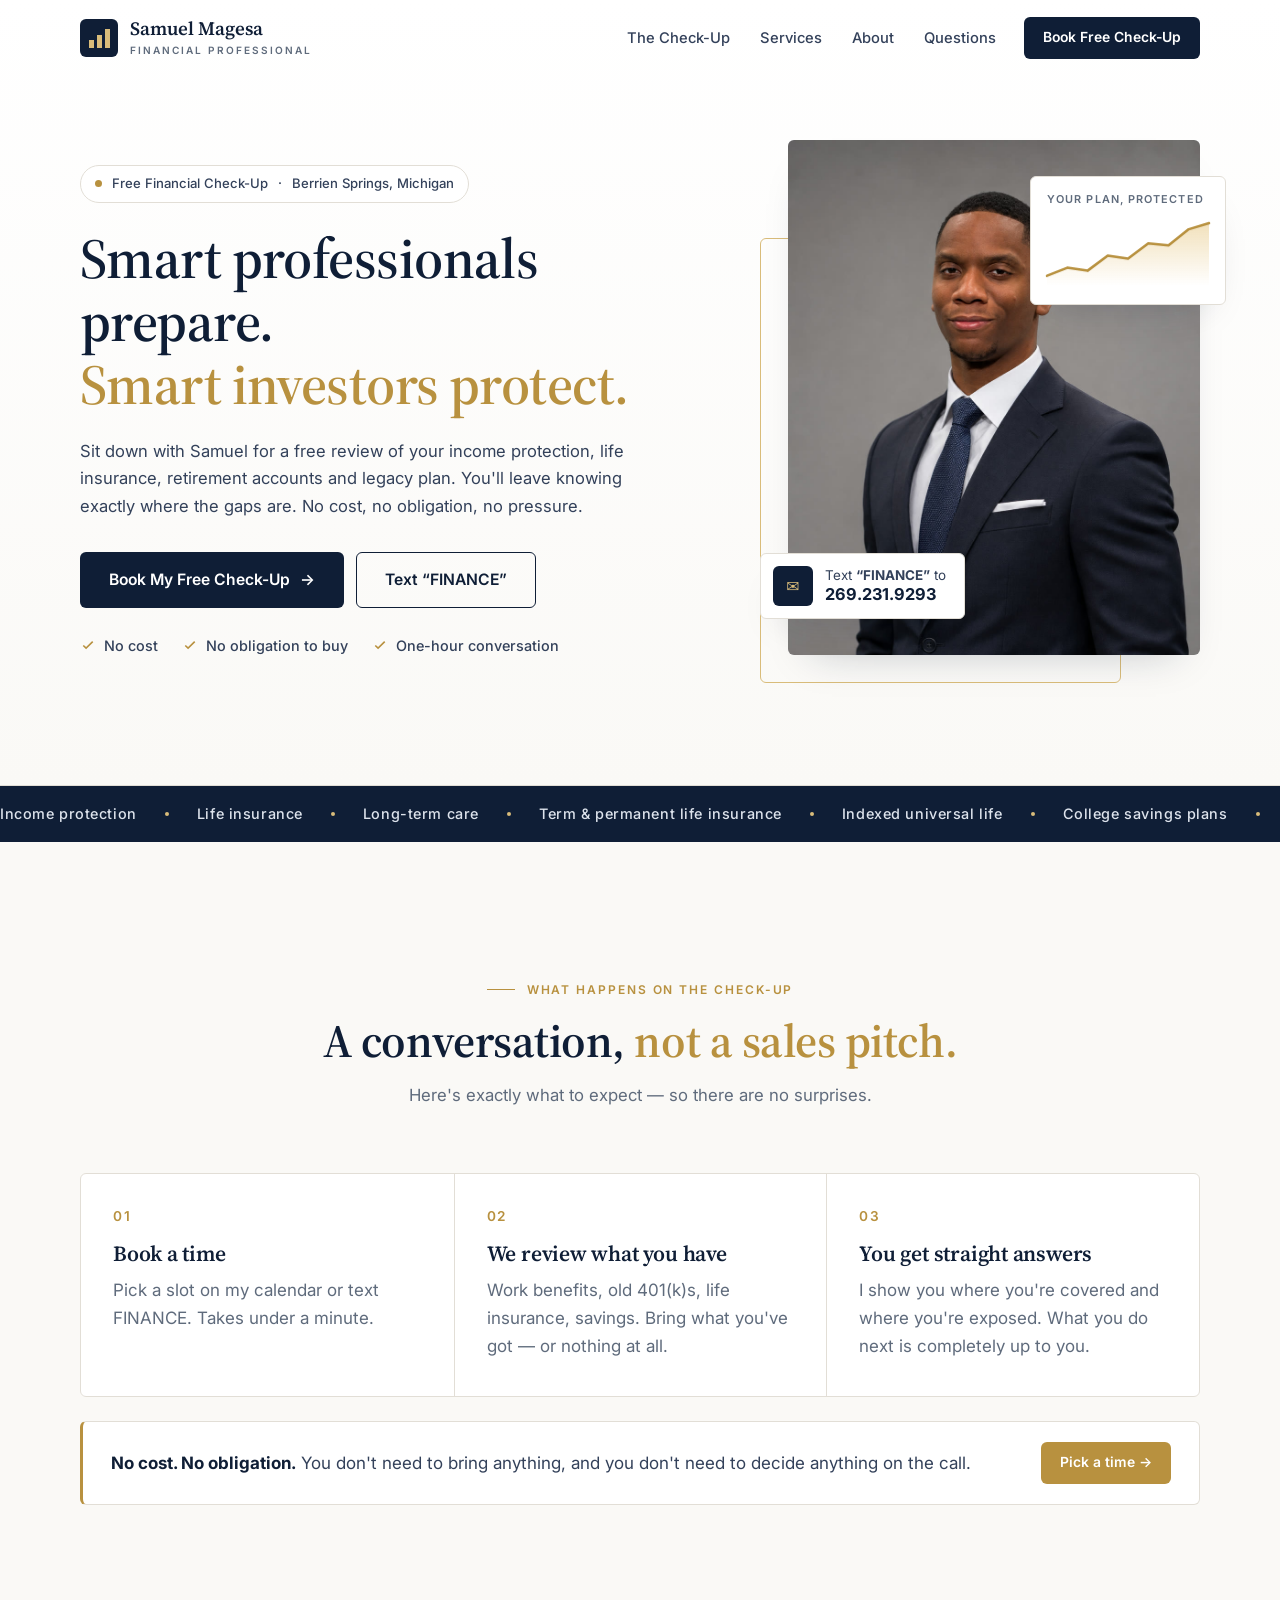
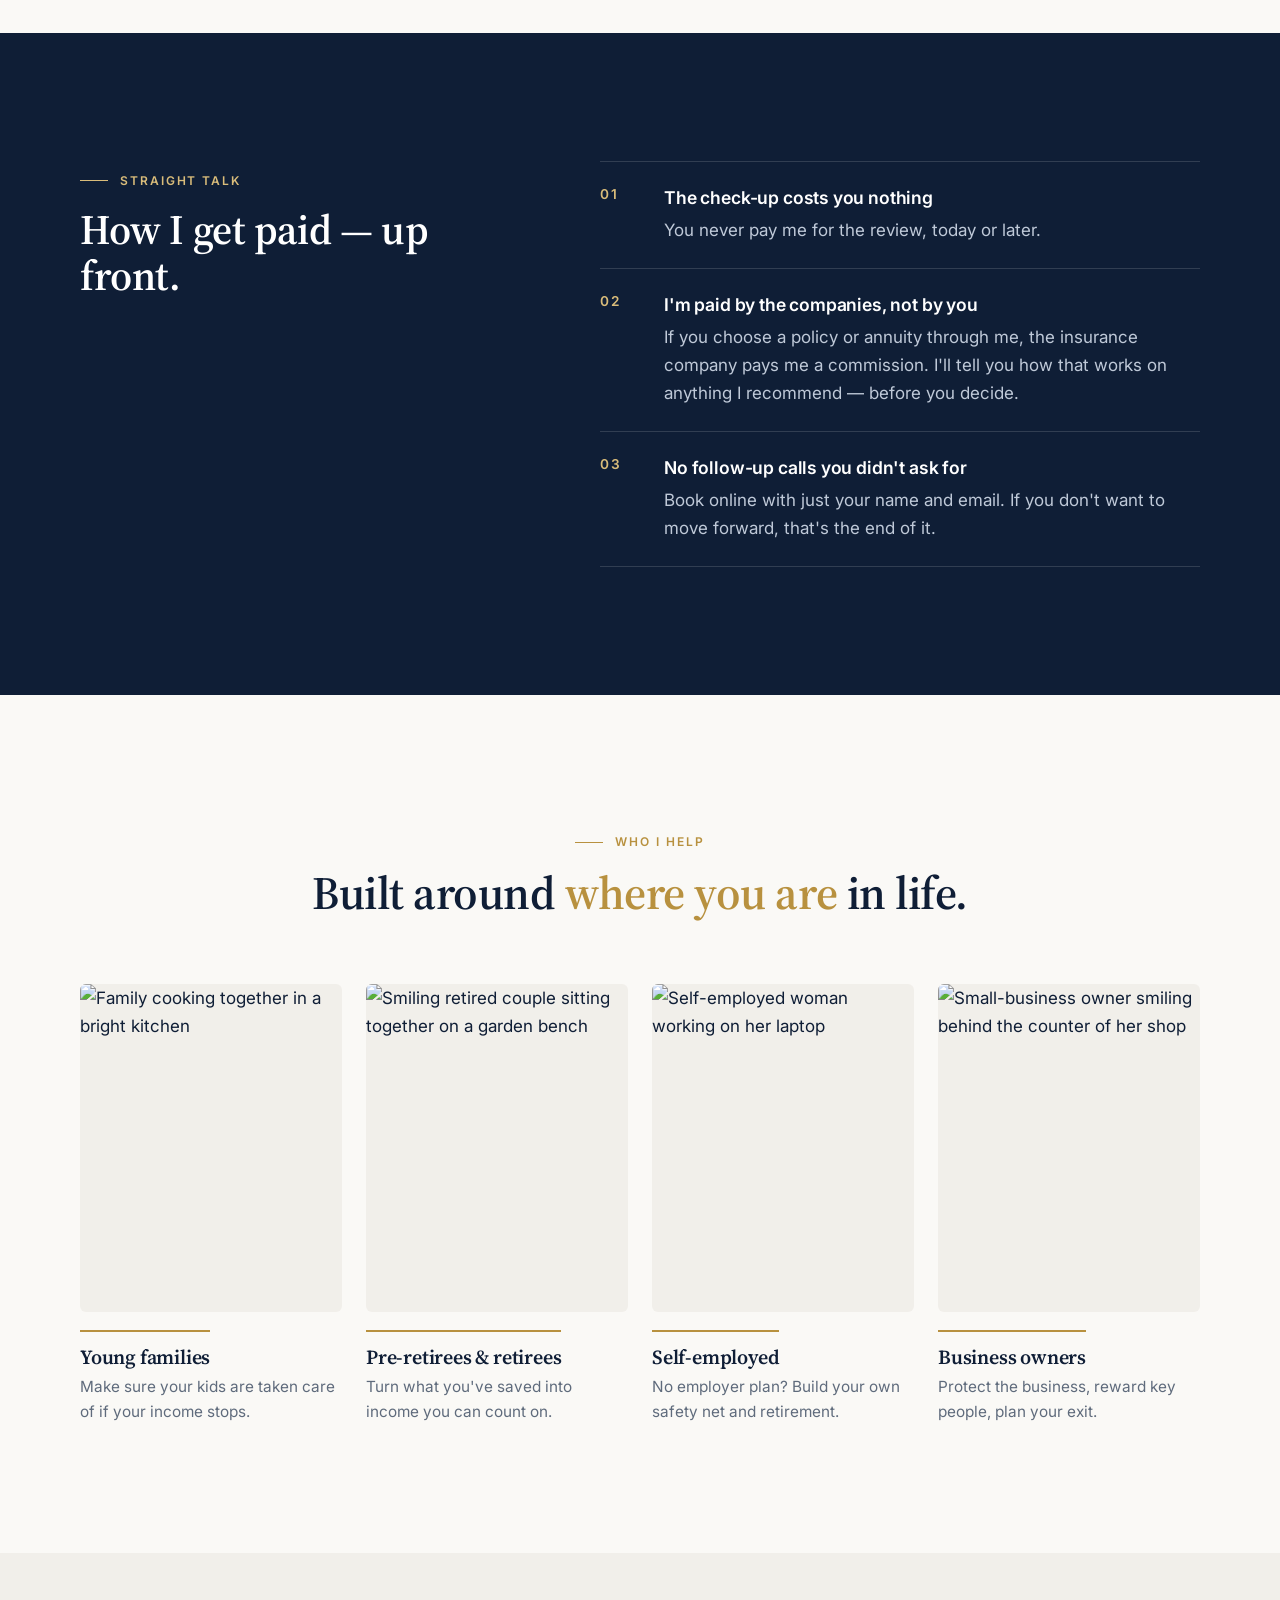
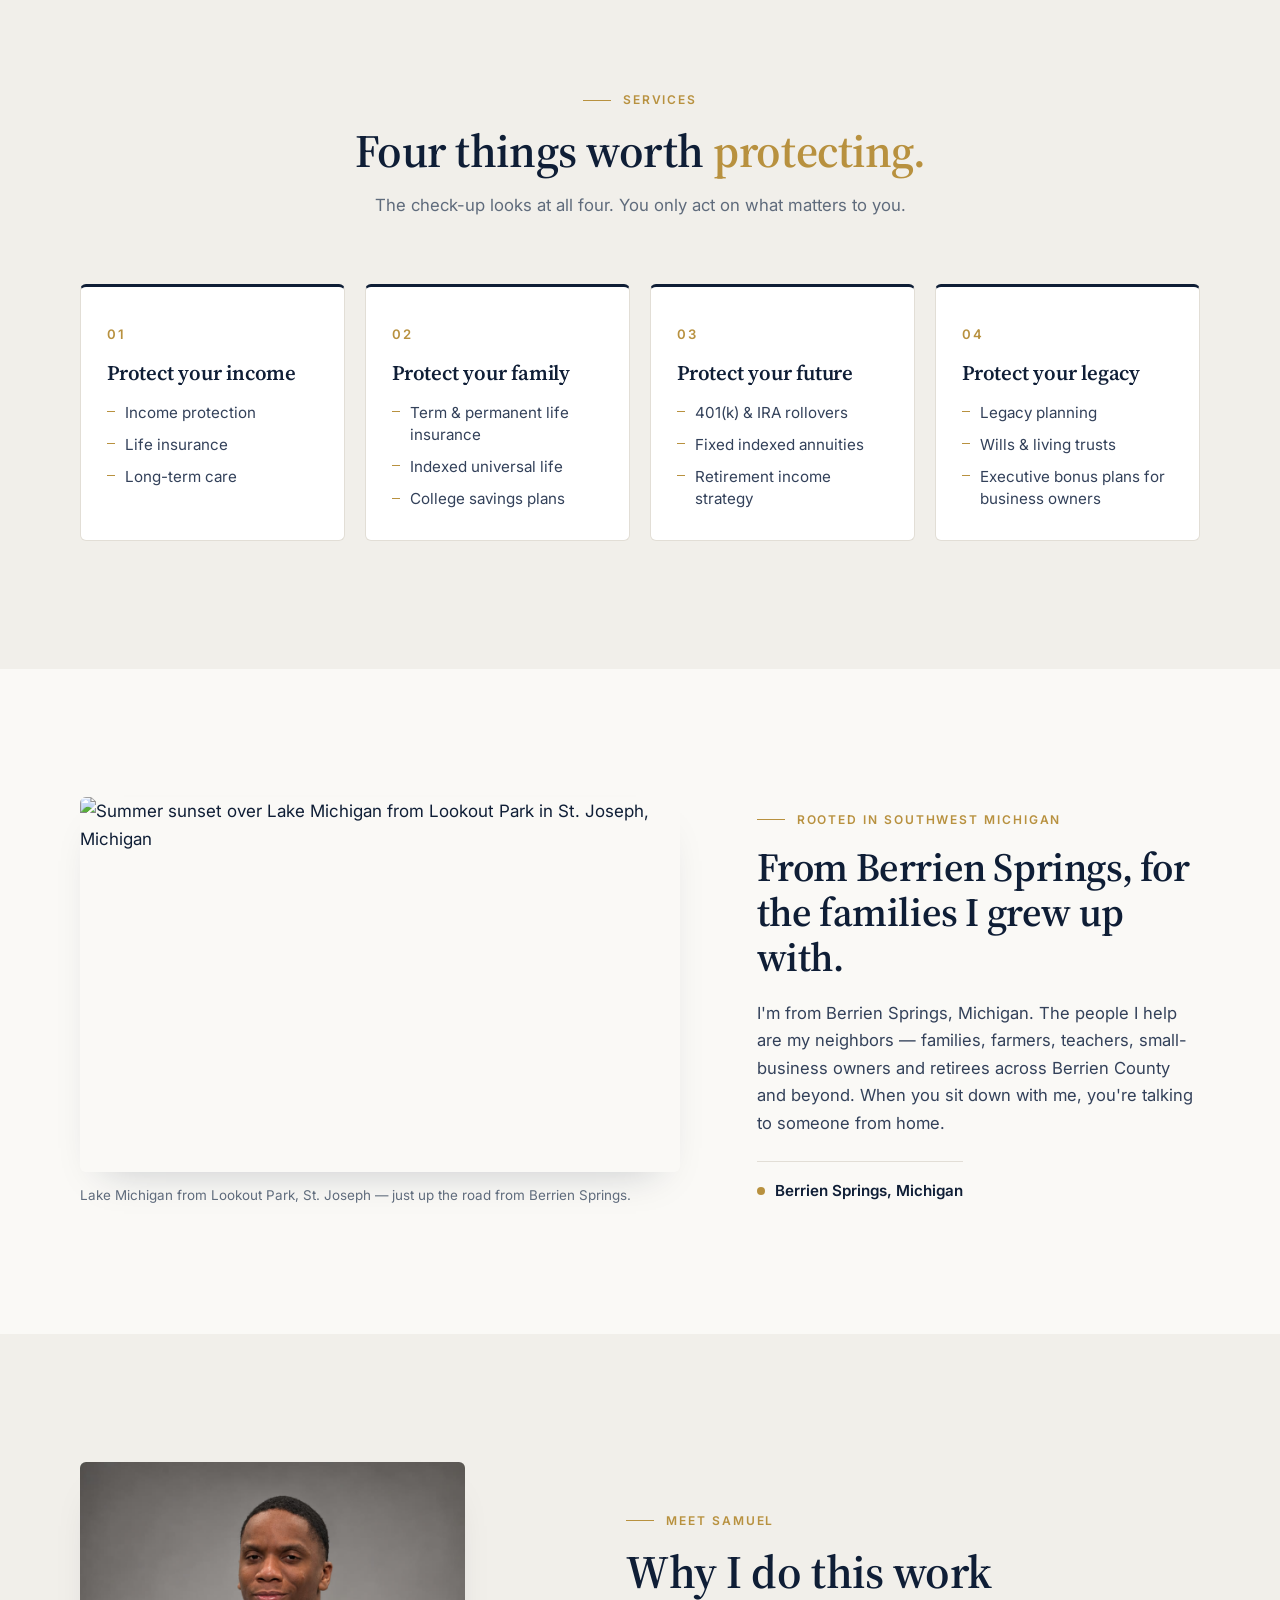
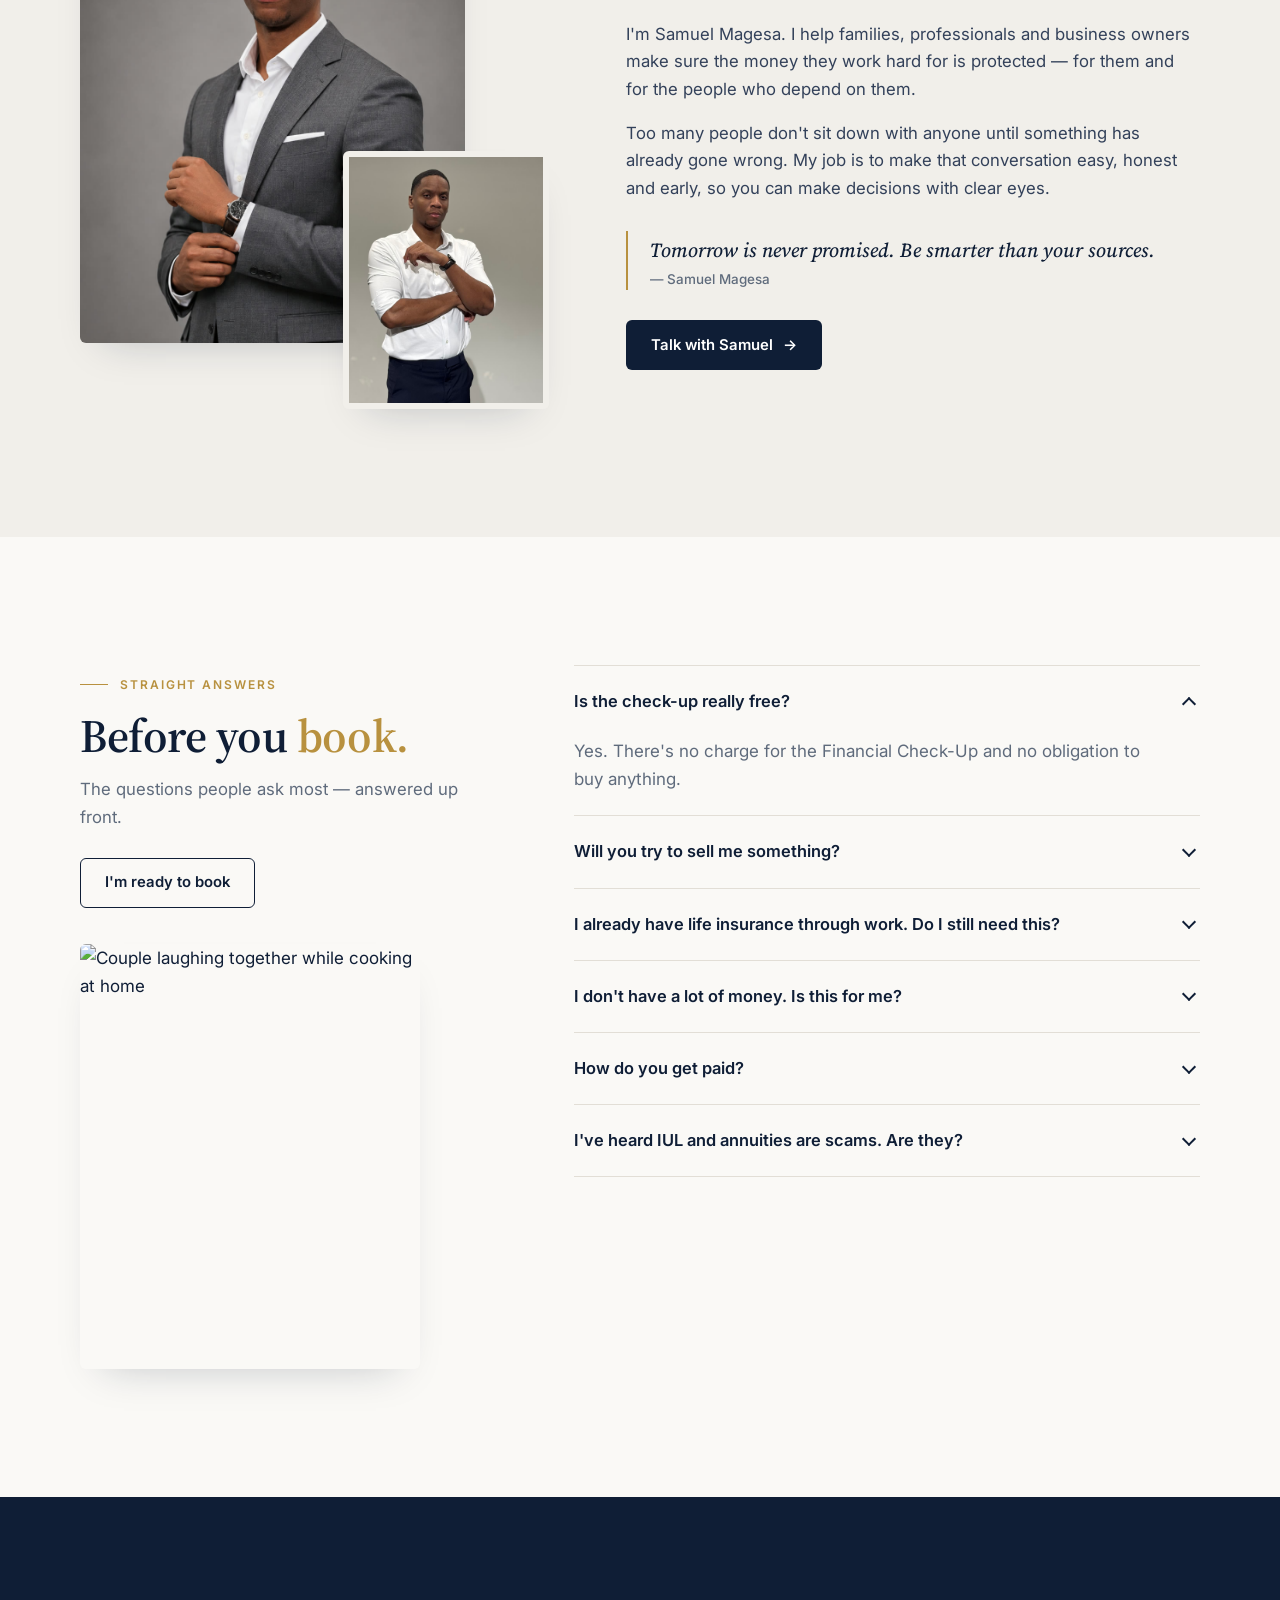
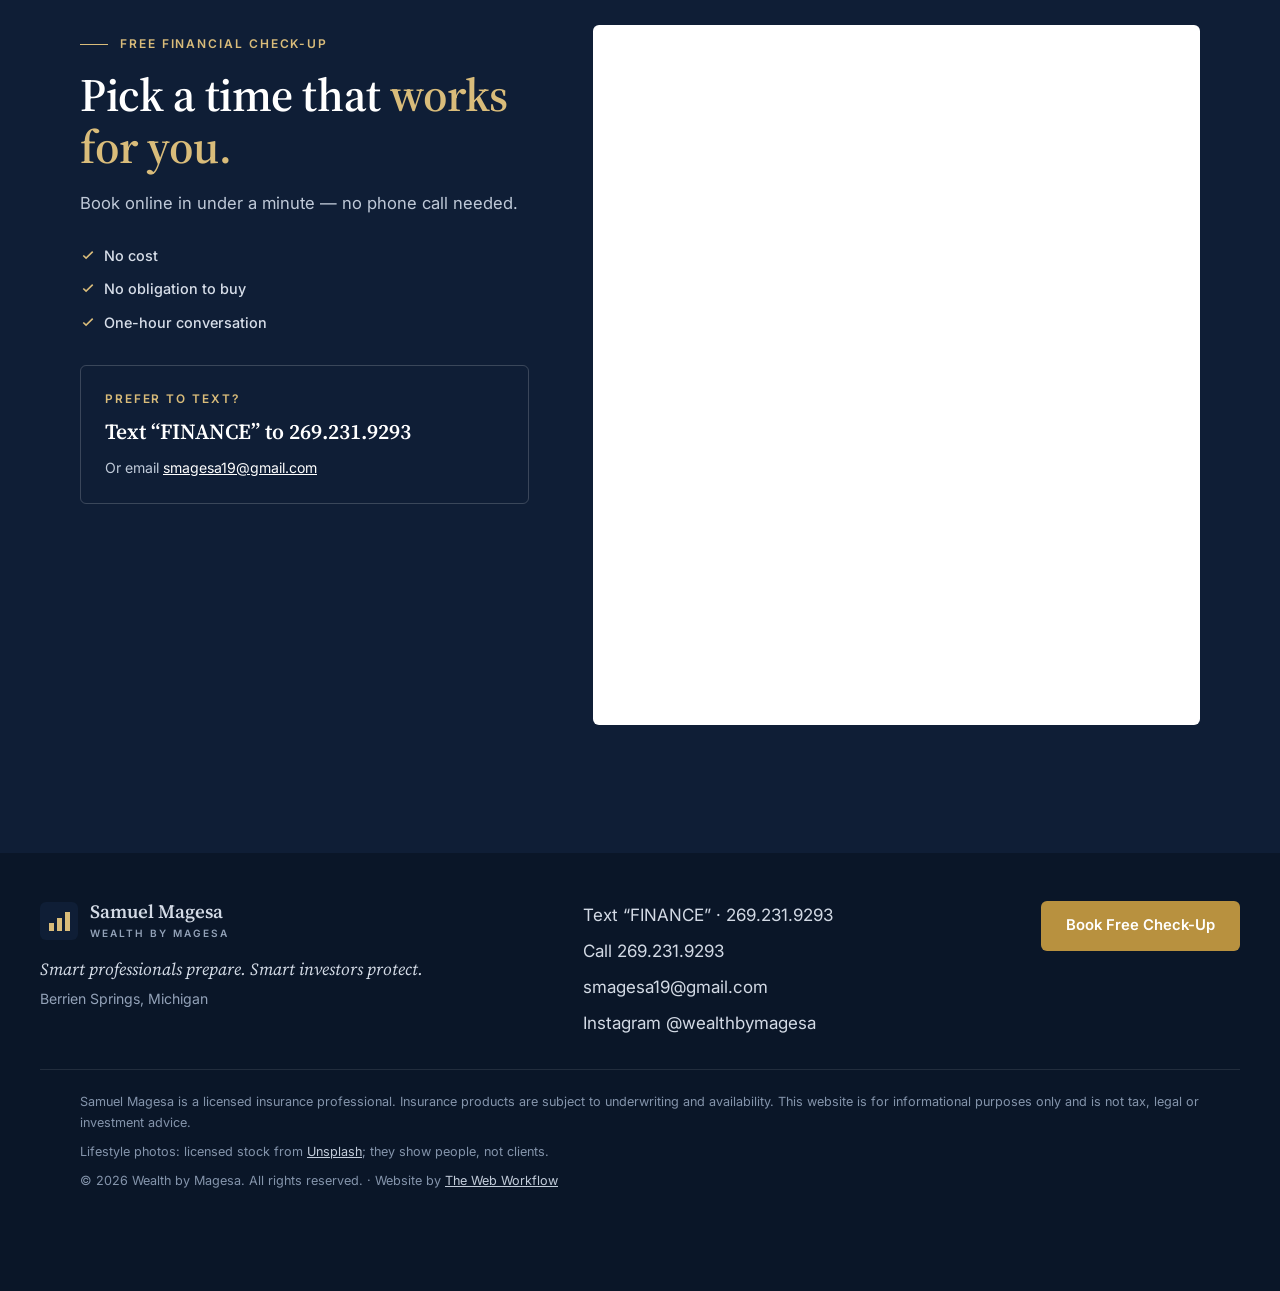
==== index.html @ 38ae23a8 "Corporate redesign: remove decorative shapes, square up layout, new type Co-Authored-By: Claude Opus" ====
<!doctype html>
<html lang="en">
<head>
  <meta charset="utf-8">
  <meta name="viewport" content="width=device-width, initial-scale=1">
  <title>Samuel Magesa | Wealth by Magesa — Free Financial Check-Up</title>
  <meta name="description" content="Book a free, no-obligation Financial Check-Up with Samuel Magesa of Berrien Springs, Michigan. Life insurance, retirement income, 401(k) rollovers, college planning and legacy planning for families, retirees, the self-employed and business owners.">
  <meta name="theme-color" content="#FBF8F2">
  <link rel="canonical" href="https://wealthbymagesa.com/">
  <meta property="og:url" content="https://wealthbymagesa.com/">
  <meta property="og:type" content="website">
  <meta property="og:title" content="Wealth by Magesa — Free Financial Check-Up">
  <meta property="og:description" content="Smart professionals prepare. Smart investors protect. Book a free, no-obligation review with Samuel Magesa.">
  <meta property="og:image" content="https://wealthbymagesa.com/assets/img/samuel-navy.jpg">
  <link rel="icon" href="data:image/svg+xml,%3Csvg xmlns='http://www.w3.org/2000/svg' viewBox='0 0 64 64'%3E%3Ccircle cx='32' cy='32' r='32' fill='%2312233F'/%3E%3Cg fill='%23D9A93F'%3E%3Crect x='16' y='36' width='8' height='14'/%3E%3Crect x='28' y='28' width='8' height='22'/%3E%3Crect x='40' y='18' width='8' height='32'/%3E%3C/g%3E%3C/svg%3E">
  <link rel="preconnect" href="https://fonts.googleapis.com">
  <link rel="preconnect" href="https://fonts.gstatic.com" crossorigin>
  <link rel="preconnect" href="https://images.unsplash.com">
  <link href="https://fonts.googleapis.com/css2?family=Source+Serif+4:opsz,wght@8..60,500;8..60,600&family=Inter:wght@400;500;600;700&display=swap" rel="stylesheet">
  <link rel="preload" as="image" href="assets/img/samuel-navy.jpg">
  <link rel="stylesheet" href="assets/styles.css">
  <script>document.documentElement.classList.add("js");</script>
</head>
<body>
  <a class="skip" href="#main">Skip to content</a>

  <header class="nav">
    <div class="wrap nav__in">
      <a class="logo" href="#top" aria-label="Samuel Magesa, Financial Professional — home">
        <span class="logo__mark" aria-hidden="true"><i></i><i></i><i></i></span>
        <span><b data-t="name">Samuel Magesa</b><small data-t="title">Financial Professional</small></span>
      </a>
      <nav class="nav__links" aria-label="Main">
        <a href="#how">The Check-Up</a>
        <a href="#services">Services</a>
        <a href="#story">About</a>
        <a href="#faq">Questions</a>
      </nav>
      <a class="btn btn--navy btn--sm nav__cta" href="#book">Book Free Check-Up</a>
      <button class="nav__toggle" aria-expanded="false" aria-controls="menu" aria-label="Open menu"><span></span><span></span></button>
    </div>
    <div class="menu" id="menu" hidden>
      <a href="#how">The Check-Up</a>
      <a href="#services">Services</a>
      <a href="#story">About</a>
      <a href="#faq">Questions</a>
      <a class="btn btn--navy" href="#book">Book Free Check-Up</a>
    </div>
  </header>

  <main id="main">
    <!-- HERO -->
    <section class="hero" id="top">
      <div class="wrap hero__grid">
        <div class="hero__copy">
          <p class="chip"><span class="chip__dot"></span><span data-t="hero.eyebrow"></span> · <span data-t="hometownShort"></span></p>
          <h1><span class="h1-line" data-t="hero.headline"></span><span class="h1-line h1-line--accent"><span data-t="hero.headlineGold"></span></span></h1>
          <p class="lede" data-t="hero.sub"></p>
          <div class="hero__actions">
            <a class="btn btn--navy btn--lg" href="#book">Book My Free Check-Up <span class="arrow" aria-hidden="true">→</span></a>
            <a class="btn btn--line btn--lg" data-sms href="#"><span>Text “<span data-t="textKeyword"></span>”</span></a>
          </div>
          <ul class="promises" data-list="hero.promises"></ul>
        </div>

        <div class="hero__stage">
          <div class="portrait"><img src="assets/img/samuel-navy.jpg" alt="Samuel Magesa, financial professional, in a navy suit" width="900" height="1200"></div>
          <div class="float float--chart" aria-hidden="true">
            <small>Your plan, protected</small>
            <svg viewBox="0 0 160 70"><defs><linearGradient id="fill" x1="0" y1="0" x2="0" y2="1"><stop offset="0" stop-color="#D9A93F" stop-opacity=".35"/><stop offset="1" stop-color="#D9A93F" stop-opacity="0"/></linearGradient></defs><path class="chart-fill" d="M0 60 L20 52 L40 55 L60 40 L80 43 L100 28 L120 30 L140 14 L160 8 L160 70 L0 70Z" fill="url(#fill)"/><path class="chart-line" d="M0 60 L20 52 L40 55 L60 40 L80 43 L100 28 L120 30 L140 14 L160 8"/></svg>
          </div>
          <a class="float float--text" data-sms href="#"><span class="float__icon" aria-hidden="true">✉</span><span>Text <b>“<span data-t="textKeyword"></span>”</b> to<br><strong data-t="phone"></strong></span></a>
        </div>
      </div>
    </section>

    <!-- MARQUEE -->
    <div class="marquee" aria-hidden="true"><div class="marquee__track" data-render="marquee"></div></div>

    <!-- HOW IT WORKS -->
    <section class="section" id="how">
      <div class="wrap">
        <header class="head">
          <p class="eyebrow">What happens on the check-up</p>
          <h2>A conversation, <span class="hl">not a sales pitch.</span></h2>
          <p class="head__sub">Here's exactly what to expect — so there are no surprises.</p>
        </header>
        <div class="steps-wrap">
          <ol class="steps" data-render="steps"></ol>
        </div>
        <div class="assure reveal">
          <p><strong>No cost. No obligation.</strong> You don't need to bring anything, and you don't need to decide anything on the call.</p>
          <a class="btn btn--gold btn--sm" href="#book">Pick a time →</a>
        </div>
      </div>
    </section>

    <!-- STRAIGHT TALK -->
    <section class="section talk-band" id="straight-talk">
      <div class="wrap talk">
        <div class="talk__head">
          <p class="eyebrow eyebrow--light">Straight talk</p>
          <h2 data-t="transparency.heading"></h2>
          <ul class="creds" data-render="credentials"></ul>
        </div>
        <div class="talk__list" data-render="transparency"></div>
      </div>
    </section>

    <!-- WHO -->
    <section class="section">
      <div class="wrap">
        <header class="head">
          <p class="eyebrow">Who I help</p>
          <h2>Built around <span class="hl">where you are</span> in life.</h2>
        </header>
        <div class="people" data-render="audiences"></div>
      </div>
    </section>

    <!-- SERVICES -->
    <section class="section section--tint" id="services">
      <div class="wrap">
        <header class="head">
          <p class="eyebrow">Services</p>
          <h2>Four things worth <span class="hl">protecting.</span></h2>
          <p class="head__sub">The check-up looks at all four. You only act on what matters to you.</p>
        </header>
        <div class="pillars" data-render="pillars"></div>
      </div>
    </section>

    <!-- HOMETOWN -->
    <section class="section hometown">
      <div class="wrap home">
        <figure class="home__img reveal">
          <img data-img="hometown" loading="lazy" alt="">
          <figcaption data-t="hometown.caption"></figcaption>
        </figure>
        <div class="home__copy">
          <p class="eyebrow" data-t="hometown.eyebrow"></p>
          <h2 data-t="hometown.heading"></h2>
          <p class="lede reveal" data-t="hometown.text"></p>
          <div class="pin reveal"><span class="pin__dot" aria-hidden="true"></span><span data-t="hometownShort"></span></div>
        </div>
      </div>
    </section>

    <!-- STORY -->
    <section class="section section--tint" id="story">
      <div class="wrap story">
        <div class="story__media reveal">
          <img class="story__img" src="assets/img/samuel-grey-studio.jpg" alt="Portrait of Samuel Magesa in a grey suit" loading="lazy" width="900" height="1200">
          <img class="story__img2" src="assets/img/samuel-arms-crossed.jpg" alt="Samuel Magesa in a white shirt, arms crossed, smiling" loading="lazy" width="1000" height="1333">
        </div>
        <div class="story__copy">
          <p class="eyebrow">Meet Samuel</p>
          <h2 data-t="story.heading"></h2>
          <div data-render="story"></div>
          <blockquote class="quote reveal"><span data-t="story.quote"></span><cite>— <span data-t="name"></span></cite></blockquote>
          <a class="btn btn--navy" href="#book">Talk with Samuel <span class="arrow" aria-hidden="true">→</span></a>
        </div>
      </div>
    </section>

    <!-- REVIEWS (hidden until real reviews are added in content.js) -->
    <section class="section" id="reviews" hidden>
      <div class="wrap">
        <header class="head"><p class="eyebrow">Client stories</p><h2>What people <span class="hl">say.</span></h2></header>
        <div class="reviews" data-render="reviews"></div>
      </div>
    </section>

    <!-- FAQ -->
    <section class="section" id="faq">
      <div class="wrap faq">
        <header class="head head--left">
          <p class="eyebrow">Straight answers</p>
          <h2>Before you <span class="hl">book.</span></h2>
          <p class="head__sub">The questions people ask most — answered up front.</p>
          <a class="btn btn--line" href="#book">I'm ready to book</a>
          <figure class="faq__img reveal"><img data-img="faq" loading="lazy" alt=""></figure>
        </header>
        <div class="faq__list" data-render="faq"></div>
      </div>
    </section>

    <!-- BOOK -->
    <section class="section book" id="book">
      <div class="wrap book__grid">
        <div class="book__copy">
          <p class="eyebrow eyebrow--light">Free Financial Check-Up</p>
          <h2>Pick a time that <span class="hl hl--gold">works for you.</span></h2>
          <p class="lede">Book online in under a minute — no phone call needed.</p>
          <ul class="promises promises--light" data-list="hero.promises"></ul>
          <div class="textcard">
            <p>Prefer to text?</p>
            <a class="textcard__big" data-sms href="#">Text “<span data-t="textKeyword"></span>” to <span data-t="phone"></span></a>
            <p class="small">Or email <a data-email href="#"><span data-t="email"></span></a></p>
          </div>
        </div>
        <div class="book__cal">
          <div class="calendly-inline-widget" data-calendly></div>
          <noscript><a class="btn btn--gold" href="https://calendly.com/smagesa19">Open the booking calendar</a></noscript>
        </div>
      </div>
    </section>
  </main>

  <footer class="footer">
    <div class="wrap footer__grid">
      <div>
        <a class="logo" href="#top"><span class="logo__mark" aria-hidden="true"><i></i><i></i><i></i></span><span><b data-t="name"></b><small data-t="brand"></small></span></a>
        <p class="footer__tag">Smart professionals prepare. Smart investors protect.</p>
        <p class="small" data-t="hometownShort"></p>
      </div>
      <div class="footer__contact">
        <a data-sms href="#">Text “<span data-t="textKeyword"></span>” · <span data-t="phone"></span></a>
        <a data-tel href="#">Call <span data-t="phone"></span></a>
        <a data-email href="#"><span data-t="email"></span></a>
        <a data-ig href="#" target="_blank" rel="noopener">Instagram @<span data-t="instagram"></span></a>
      </div>
      <a class="btn btn--gold" href="#book">Book Free Check-Up</a>
    </div>
    <div class="wrap footer__legal">
      <p data-t="disclaimer"></p>
      <p>Lifestyle photos: licensed stock from <a href="https://unsplash.com/license" target="_blank" rel="noopener">Unsplash</a>; they show people, not clients.</p>
      <p>© <span data-year></span> <span data-t="brand"></span>. All rights reserved. · Website by <a href="https://thewebworkflow.com" target="_blank" rel="noopener">The Web Workflow</a></p>
    </div>
  </footer>

  <div class="mbar">
    <a class="btn btn--line" data-sms href="#">Text us</a>
    <a class="btn btn--navy" href="#book">Book Free Check-Up</a>
  </div>

  <script src="content.js"></script>
  <script src="assets/main.js" defer></script>
</body>
</html>
---- assets/styles.css ----
/* Wealth by Magesa — corporate: white/ivory, navy, restrained gold, clean grid */
:root {
  --bg: #FAF9F6;
  --bg-2: #F1EFEA;
  --white: #FFFFFF;
  --ink: #0F1E36;
  --ink-2: #33415A;
  --muted: #5F6B7C;
  --line: #E2DED6;
  --gold: #B8913F;
  --gold-lt: #D9BC7A;
  --serif: "Source Serif 4", Georgia, "Times New Roman", serif;
  --sans: "Inter", system-ui, -apple-system, "Segoe UI", Roboto, sans-serif;
  --max: 1200px;
  --nav: 76px;
  --r: 6px;
  --ease: cubic-bezier(.2,.7,.2,1);
  --shadow: 0 20px 40px -24px rgba(15,30,54,.25);
}
*, *::before, *::after { box-sizing: border-box; }
html { scroll-behavior: smooth; scroll-padding-top: calc(var(--nav) + 12px); -webkit-text-size-adjust: 100%; }
body { margin: 0; background: var(--bg); color: var(--ink); font: 400 17px/1.65 var(--sans); overflow-x: clip; -webkit-font-smoothing: antialiased; }
img { display: block; max-width: 100%; height: auto; }
a { color: inherit; }
h1, h2, h3 { margin: 0; font-family: var(--serif); font-weight: 600; line-height: 1.12; letter-spacing: -.01em; }
h2 { font-size: clamp(1.9rem, 3.8vw, 2.9rem); }
p { margin: 0; }
.wrap { position: relative; width: 100%; max-width: var(--max); margin: 0 auto; padding: 0 clamp(16px, 4vw, 40px); }
.small { font-size: .88rem; color: var(--muted); }
.skip { position: absolute; left: 12px; top: -60px; background: var(--ink); color: #fff; padding: 10px 14px; z-index: 99; font-weight: 600; }
.skip:focus { top: 12px; }
:focus-visible { outline: 2px solid var(--gold); outline-offset: 3px; }
.eyebrow { display: inline-flex; align-items: center; gap: 12px; margin-bottom: 16px; font-size: .75rem; font-weight: 600; letter-spacing: .16em; text-transform: uppercase; color: var(--gold); }
.eyebrow::before { content: ""; width: 28px; height: 1px; background: currentColor; }
.eyebrow--light { color: var(--gold-lt); }
.lede { font-size: clamp(1.03rem, 1.3vw, 1.15rem); color: var(--ink-2); max-width: 56ch; }
.hl { color: var(--gold); }
.hl--gold { color: var(--gold-lt); }

/* Buttons */
.btn { display: inline-flex; align-items: center; justify-content: center; gap: 10px; min-height: 50px; padding: 0 24px; border-radius: var(--r); font: 600 .93rem/1 var(--sans); text-decoration: none; border: 1px solid transparent; cursor: pointer; transition: background .2s, color .2s, border-color .2s, box-shadow .2s; }
.btn--navy { background: var(--ink); color: #fff; }
.btn--navy:hover { background: #1d3357; box-shadow: 0 10px 22px -12px rgba(15,30,54,.6); }
.btn--gold { background: var(--gold); color: #fff; }
.btn--gold:hover { background: #a37f33; }
.btn--line { border-color: var(--ink); color: var(--ink); background: transparent; }
.btn--line:hover { background: var(--ink); color: #fff; }
.btn--sm { min-height: 42px; padding: 0 18px; font-size: .87rem; }
.btn--lg { min-height: 56px; padding: 0 28px; font-size: .98rem; }
.arrow { transition: transform .2s var(--ease); }
.btn:hover .arrow { transform: translateX(3px); }

/* Logo */
.logo { display: inline-flex; align-items: center; gap: 12px; text-decoration: none; }
.logo__mark { width: 38px; height: 38px; border-radius: var(--r); background: var(--ink); display: flex; align-items: flex-end; justify-content: center; gap: 3px; padding-bottom: 9px; flex: none; }
.logo__mark i { width: 5px; background: var(--gold-lt); }
.logo__mark i:nth-child(1) { height: 8px; } .logo__mark i:nth-child(2) { height: 13px; } .logo__mark i:nth-child(3) { height: 19px; }
.logo b { display: block; font: 600 1.18rem/1.1 var(--serif); }
.logo small { display: block; font-size: .63rem; font-weight: 600; letter-spacing: .2em; text-transform: uppercase; color: var(--muted); margin-top: 3px; }

/* Nav */
.nav { position: fixed; inset: 0 0 auto; z-index: 50; background: rgba(250,249,246,.0); transition: background .3s, box-shadow .3s; }
.nav.is-stuck, .nav.is-open { background: rgba(255,255,255,.96); backdrop-filter: blur(10px); box-shadow: 0 1px 0 var(--line); }
.nav__in { height: var(--nav); display: flex; align-items: center; gap: 28px; }
.nav__links { display: flex; gap: 30px; margin-left: auto; }
.nav__links a { position: relative; padding: 6px 0; text-decoration: none; font-size: .92rem; font-weight: 500; color: var(--ink-2); }
.nav__links a::after { content: ""; position: absolute; left: 0; right: 0; bottom: 0; height: 1px; background: var(--gold); transform: scaleX(0); transform-origin: left; transition: transform .3s var(--ease); }
.nav__links a:hover { color: var(--ink); }
.nav__links a:hover::after { transform: scaleX(1); }
.nav__toggle { display: none; margin-left: auto; width: 44px; height: 44px; border-radius: var(--r); border: 1px solid var(--line); background: #fff; cursor: pointer; flex-direction: column; justify-content: center; align-items: center; gap: 6px; }
.nav__toggle span { width: 18px; height: 2px; background: var(--ink); transition: transform .3s; }
.is-open .nav__toggle span:first-child { transform: translateY(4px) rotate(45deg); }
.is-open .nav__toggle span:last-child { transform: translateY(-4px) rotate(-45deg); }
.menu { padding: 8px clamp(16px,4vw,40px) 24px; display: flex; flex-direction: column; gap: 4px; }
.menu[hidden] { display: none; }
@media (min-width: 981px) { .menu { display: none; } }
.menu a:not(.btn) { padding: 14px 0; border-bottom: 1px solid var(--line); text-decoration: none; font: 600 1.25rem/1.2 var(--serif); }
.menu .btn { margin-top: 16px; }

/* Hero */
.hero { position: relative; padding: calc(var(--nav) + clamp(32px, 5vw, 64px)) 0 clamp(64px, 8vw, 104px); background: linear-gradient(180deg, #fff 0%, var(--bg) 100%); border-bottom: 1px solid var(--line); }
.hero__grid { position: relative; display: grid; grid-template-columns: minmax(0, 1.1fr) minmax(0, .9fr); gap: clamp(32px, 6vw, 88px); align-items: center; }
.chip { display: inline-flex; align-items: center; gap: 10px; padding: 7px 14px; border-radius: 999px; background: #fff; border: 1px solid var(--line); font-size: .82rem; font-weight: 500; color: var(--ink-2); margin-bottom: 24px; }
.chip__dot { width: 7px; height: 7px; border-radius: 50%; background: var(--gold); }
.hero h1 { font-size: clamp(2.4rem, 4.4vw, 3.7rem); margin-bottom: 22px; }
.h1-line { display: block; }
.h1-line--accent { color: var(--gold); }
.hero__actions { display: flex; flex-wrap: wrap; gap: 12px; margin: 32px 0 26px; }
.promises { list-style: none; margin: 0; padding: 0; display: flex; flex-wrap: wrap; gap: 10px 24px; font-size: .9rem; font-weight: 500; color: var(--ink-2); }
.promises li { display: flex; align-items: center; gap: 8px; }
.promises li::before { content: ""; width: 16px; height: 16px; flex: none; background: var(--gold); -webkit-mask: url("data:image/svg+xml,%3Csvg xmlns='http://www.w3.org/2000/svg' viewBox='0 0 20 20'%3E%3Cpath d='M7.6 14.2L3.4 10l1.4-1.4 2.8 2.8 7.6-7.6 1.4 1.4z'/%3E%3C/svg%3E") center/contain no-repeat; mask: url("data:image/svg+xml,%3Csvg xmlns='http://www.w3.org/2000/svg' viewBox='0 0 20 20'%3E%3Cpath d='M7.6 14.2L3.4 10l1.4-1.4 2.8 2.8 7.6-7.6 1.4 1.4z'/%3E%3C/svg%3E") center/contain no-repeat; }
.promises--light { color: #D7DEE9; }
.promises--light li::before { background: var(--gold-lt); }

.hero__stage { position: relative; justify-self: end; width: min(100%, 440px); padding: 0 0 28px 28px; }
.hero__stage::before { content: ""; position: absolute; left: 0; bottom: 0; width: 82%; height: 82%; border: 1px solid var(--gold-lt); border-radius: var(--r); }
.portrait { position: relative; aspect-ratio: 4/5; border-radius: var(--r); overflow: hidden; background: #E6E9EE; box-shadow: var(--shadow); }
.portrait img { width: 100%; height: 100%; object-fit: cover; object-position: 50% 12%; }
.float { position: absolute; z-index: 2; background: #fff; border: 1px solid var(--line); border-radius: var(--r); box-shadow: var(--shadow); }
.float--chart { right: -26px; top: 36px; width: 196px; padding: 14px 16px 10px; }
.float--chart small { display: block; font-size: .68rem; font-weight: 600; letter-spacing: .1em; text-transform: uppercase; color: var(--muted); margin-bottom: 6px; }
.float--chart svg { width: 100%; height: auto; overflow: visible; }
.chart-line { fill: none; stroke: var(--gold); stroke-width: 2.5; stroke-linejoin: round; stroke-linecap: round; stroke-dasharray: 260; stroke-dashoffset: 260; animation: draw 2s .6s var(--ease) forwards; }
.chart-fill { opacity: 0; animation: fadein 1s 1.6s forwards; }
@keyframes draw { to { stroke-dashoffset: 0; } }
@keyframes fadein { to { opacity: 1; } }
.float--text { left: 0; bottom: 64px; display: flex; align-items: center; gap: 12px; padding: 12px 18px 12px 12px; text-decoration: none; font-size: .84rem; line-height: 1.3; color: var(--ink-2); }
.float__icon { width: 40px; height: 40px; border-radius: var(--r); display: grid; place-items: center; background: var(--ink); color: var(--gold-lt); font-size: 1rem; }
.float--text strong { font-size: 1.02rem; color: var(--ink); }
.js .hero__copy > * { opacity: 0; transform: translateY(14px); animation: rise .7s var(--ease) forwards; }
.js .hero__copy > *:nth-child(2) { animation-delay: .08s; } .js .hero__copy > *:nth-child(3) { animation-delay: .16s; } .js .hero__copy > *:nth-child(4) { animation-delay: .24s; } .js .hero__copy > *:nth-child(5) { animation-delay: .32s; }
.js .hero__stage { opacity: 0; animation: fadein .9s .2s var(--ease) forwards; }
@keyframes rise { to { opacity: 1; transform: none; } }

/* Services ticker */
.marquee { background: var(--ink); color: #DDE3EC; overflow: hidden; padding: 16px 0; }
.marquee__track { display: flex; align-items: center; gap: 28px; width: max-content; animation: marquee 70s linear infinite; font-size: .9rem; font-weight: 500; letter-spacing: .04em; white-space: nowrap; }
.marquee__track i { width: 4px; height: 4px; border-radius: 50%; background: var(--gold-lt); flex: none; }
.marquee:hover .marquee__track { animation-play-state: paused; }
@keyframes marquee { to { transform: translateX(-50%); } }

/* Sections */
.section { position: relative; padding: clamp(80px, 10vw, 128px) 0; }
.section--tint { background: var(--bg-2); }
.head { text-align: center; max-width: 720px; margin: 0 auto clamp(44px, 5vw, 64px); }
.head .eyebrow { justify-content: center; }
.head__sub { color: var(--muted); margin-top: 14px; font-size: 1.05rem; }
.head--left { text-align: left; margin: 0; }
.head--left .btn { margin-top: 26px; }

/* Steps */
.steps { list-style: none; margin: 0; padding: 0; display: grid; grid-template-columns: repeat(3, 1fr); border: 1px solid var(--line); border-radius: var(--r); background: #fff; }
.step { padding: 36px 32px; transition: background .25s; }
.step + .step { border-left: 1px solid var(--line); }
.step:hover { background: #FCFBF8; }
.step__n { display: block; font: 600 .85rem/1 var(--sans); letter-spacing: .12em; color: var(--gold); margin-bottom: 18px; }
.step__n::before { content: "0"; }
.step h3 { font-size: 1.35rem; margin-bottom: 10px; }
.step p { color: var(--muted); }
.assure { margin-top: 24px; display: flex; align-items: center; justify-content: space-between; gap: 16px 28px; flex-wrap: wrap; padding: 20px 28px; border-radius: var(--r); background: #fff; border: 1px solid var(--line); border-left: 3px solid var(--gold); color: var(--ink-2); }
.assure strong { color: var(--ink); }

/* Straight talk band */
.talk-band { background: var(--ink); color: #fff; }
.talk { display: grid; grid-template-columns: minmax(0,.85fr) minmax(0,1.15fr); gap: clamp(32px, 6vw, 80px); align-items: start; }
.talk__head h2 { font-size: clamp(1.9rem, 3.4vw, 2.6rem); }
.talk__list { display: grid; counter-reset: t; border-top: 1px solid rgba(255,255,255,.14); }
.talk__item { position: relative; padding: 24px 0 24px 64px; border-bottom: 1px solid rgba(255,255,255,.14); }
.talk__item::before { counter-increment: t; content: "0" counter(t); position: absolute; left: 0; top: 26px; font: 600 .85rem/1 var(--sans); letter-spacing: .12em; color: var(--gold-lt); }
.talk__item h3 { font: 600 1.1rem/1.35 var(--sans); margin-bottom: 6px; }
.talk__item p { color: #BFC9D8; }
.creds { list-style: none; margin: 24px 0 0; padding: 0; display: grid; gap: 10px; }
.creds li { padding: 14px 16px; border-radius: var(--r); border: 1px solid rgba(255,255,255,.18); font-size: .92rem; }
.creds b { display: block; }
.creds a, .creds span { color: var(--gold-lt); }

/* People */
.people { display: grid; grid-template-columns: repeat(4, 1fr); gap: 24px; }
.person__img { aspect-ratio: 4/5; margin-bottom: 18px; overflow: hidden; border-radius: var(--r); background: var(--bg-2); }
.person__img img { width: 100%; height: 100%; object-fit: cover; transition: transform .8s var(--ease); }
.person:hover .person__img img { transform: scale(1.04); }
.person h3 { font-size: 1.25rem; margin-bottom: 6px; padding-top: 14px; border-top: 2px solid var(--gold); display: inline-block; }
.person p { color: var(--muted); font-size: .96rem; }

/* Pillars */
.pillars { display: grid; grid-template-columns: repeat(4, 1fr); gap: 20px; }
.pillar { padding: 32px 26px 30px; border-radius: var(--r); background: #fff; border: 1px solid var(--line); border-top: 3px solid var(--ink); transition: border-color .25s, box-shadow .25s; }
.pillar:hover { border-top-color: var(--gold); box-shadow: var(--shadow); }
.pillar__n { font: 600 .82rem/1 var(--sans); color: var(--gold); letter-spacing: .12em; }
.pillar h3 { font-size: 1.3rem; margin: 14px 0 18px; }
.pillar ul { list-style: none; margin: 0; padding: 0; display: grid; gap: 10px; }
.pillar li { position: relative; padding-left: 18px; color: var(--ink-2); font-size: .95rem; line-height: 1.45; }
.pillar li::before { content: ""; position: absolute; left: 0; top: .62em; width: 8px; height: 1px; background: var(--gold); }

/* Hometown */
.home { display: grid; grid-template-columns: minmax(0,1.15fr) minmax(0,.85fr); gap: clamp(32px, 6vw, 80px); align-items: center; }
.home__img { margin: 0; }
.home__img img { width: 100%; aspect-ratio: 16/10; object-fit: cover; border-radius: var(--r); box-shadow: var(--shadow); }
.home__img figcaption { margin-top: 12px; font-size: .84rem; color: var(--muted); }
.home__copy h2 { margin-bottom: 20px; font-size: clamp(1.8rem, 3.2vw, 2.5rem); }
.pin { display: inline-flex; align-items: center; gap: 10px; margin-top: 24px; padding-top: 16px; border-top: 1px solid var(--line); font-weight: 600; font-size: .95rem; }
.pin__dot { width: 8px; height: 8px; border-radius: 50%; background: var(--gold); }

/* Story */
.story { display: grid; grid-template-columns: minmax(0,.9fr) minmax(0,1.1fr); gap: clamp(32px, 6vw, 88px); align-items: center; }
.story__media { position: relative; padding: 0 18% 14% 0; }
.story__img { width: 100%; aspect-ratio: 4/5; object-fit: cover; object-position: 50% 15%; border-radius: var(--r); box-shadow: var(--shadow); }
.story__img2 { position: absolute; right: 0; bottom: 0; width: 44%; aspect-ratio: 4/5; object-fit: cover; object-position: 50% 15%; border-radius: var(--r); border: 6px solid var(--bg-2); box-shadow: var(--shadow); }
.story__copy h2 { margin-bottom: 22px; }
.story__copy [data-render="story"] p { color: var(--ink-2); margin-bottom: 16px; font-size: 1.05rem; }
.quote { margin: 28px 0 30px; padding: 4px 0 4px 22px; border-left: 2px solid var(--gold); font: italic 500 1.25rem/1.5 var(--serif); }
.quote cite { display: block; margin-top: 8px; font: 500 .84rem/1 var(--sans); font-style: normal; color: var(--muted); }

/* Reviews */
.reviews { display: grid; grid-template-columns: repeat(auto-fit, minmax(280px, 1fr)); gap: 20px; }
.review { margin: 0; padding: 28px; border-radius: var(--r); background: #fff; border: 1px solid var(--line); }
.review blockquote { margin: 0 0 16px; font: italic 1.08rem/1.6 var(--serif); }
.review figcaption { font-weight: 600; }
.review small { display: block; color: var(--muted); font-weight: 400; }

/* FAQ */
.faq { display: grid; grid-template-columns: minmax(0,.8fr) minmax(0,1.2fr); gap: clamp(32px, 6vw, 80px); align-items: start; }
.faq__img { margin: 36px 0 0; max-width: 340px; }
.faq__img img { width: 100%; aspect-ratio: 4/5; object-fit: cover; border-radius: var(--r); box-shadow: var(--shadow); }
.faq__list { border-top: 1px solid var(--line); }
.qa { border-bottom: 1px solid var(--line); }
.qa summary { list-style: none; cursor: pointer; padding: 22px 48px 22px 0; position: relative; font-weight: 600; font-size: 1.03rem; transition: color .2s; }
.qa summary:hover { color: var(--gold); }
.qa summary::-webkit-details-marker { display: none; }
.qa summary::after { content: ""; position: absolute; right: 6px; top: 50%; width: 10px; height: 10px; border-right: 2px solid var(--ink); border-bottom: 2px solid var(--ink); transform: translateY(-70%) rotate(45deg); transition: transform .3s var(--ease); }
.qa[open] summary::after { transform: translateY(-30%) rotate(-135deg); }
.qa p { padding: 0 48px 22px 0; color: var(--muted); }

/* Book */
.book { background: var(--ink); color: #fff; }
.book .lede { color: #BFC9D8; }
.book__grid { display: grid; grid-template-columns: minmax(0,.85fr) minmax(0,1.15fr); gap: clamp(32px, 5vw, 64px); align-items: start; }
.book__copy h2 { margin-bottom: 16px; }
.book__copy .promises { margin: 26px 0 30px; flex-direction: column; }
.textcard { padding: 24px; border-radius: var(--r); border: 1px solid rgba(255,255,255,.18); }
.textcard p:first-child { font-size: .74rem; letter-spacing: .16em; text-transform: uppercase; color: var(--gold-lt); font-weight: 600; }
.textcard__big { display: block; margin: 8px 0 10px; font: 600 1.35rem/1.3 var(--serif); text-decoration: none; }
.textcard__big:hover { color: var(--gold-lt); }
.textcard .small { color: #BFC9D8; }
.textcard .small a { color: #fff; }
.book__cal { border-radius: var(--r); overflow: hidden; background: #fff; min-height: 700px; }
.calendly-inline-widget { min-width: 300px; height: 700px; }

/* Footer */
.footer { background: #0A1628; color: #D3DAE5; padding: 0 0 100px; }
.footer .logo small { color: #93A2B8; }
.footer__grid { display: grid; grid-template-columns: 1.2fr 1fr auto; gap: 32px; align-items: start; padding: 48px 0 32px; border-bottom: 1px solid rgba(255,255,255,.1); }
.footer__tag { margin: 14px 0 4px; font-style: italic; font-family: var(--serif); }
.footer .small { color: #93A2B8; }
.footer__contact { display: grid; gap: 8px; }
.footer__contact a { text-decoration: none; }
.footer__contact a:hover { color: var(--gold-lt); }
.footer__legal { padding-top: 22px; display: grid; gap: 8px; font-size: .79rem; color: #8494AB; }
.footer__legal a { color: #C2CCDA; }

/* Mobile action bar */
.mbar { display: none; }

/* Reveal */
.js .reveal { opacity: 0; transform: translateY(18px); transition: opacity .7s var(--ease), transform .7s var(--ease); }
.js .reveal.in { opacity: 1; transform: none; }
.js .people .person:nth-child(2), .js .pillars .pillar:nth-child(2), .js .steps .step:nth-child(2) { transition-delay: .08s; }
.js .people .person:nth-child(3), .js .pillars .pillar:nth-child(3), .js .steps .step:nth-child(3) { transition-delay: .16s; }
.js .people .person:nth-child(4), .js .pillars .pillar:nth-child(4) { transition-delay: .24s; }

/* Responsive */
@media (max-width: 980px) {
  .nav__links, .nav__cta { display: none; }
  .nav__toggle { display: flex; }
  .hero__grid, .talk, .story, .faq, .book__grid, .home { grid-template-columns: 1fr; }
  .hero__stage { justify-self: start; width: min(100%, 420px); }
  .float--chart { right: -10px; }
  .people, .pillars { grid-template-columns: repeat(2, 1fr); }
  .steps { grid-template-columns: 1fr; }
  .step + .step { border-left: 0; border-top: 1px solid var(--line); }
  .story__media { max-width: 480px; }
  .faq__img { display: none; }
  .footer__grid { grid-template-columns: 1fr; }
  .mbar { position: fixed; left: 0; right: 0; bottom: 0; z-index: 40; display: grid; grid-template-columns: 1fr 1.6fr; gap: 10px; padding: 12px 16px calc(12px + env(safe-area-inset-bottom)); background: rgba(255,255,255,.97); border-top: 1px solid var(--line); transform: translateY(110%); transition: transform .35s var(--ease); }
  .show-mbar .mbar { transform: none; }
}
@media (max-width: 600px) {
  body { font-size: 16px; }
  .hero__actions .btn { flex: 1 1 100%; }
  .chip { font-size: .74rem; }
  .hero__stage { padding: 0 0 20px 20px; }
  .float--chart { width: 150px; top: 16px; right: -6px; }
  .float--text { bottom: 40px; }
  .people, .pillars { grid-template-columns: 1fr; }
  .person__img { aspect-ratio: 4/3; }
  .calendly-inline-widget, .book__cal { height: 1000px; min-height: 1000px; }
  .marquee__track { font-size: .82rem; }
}
@media (prefers-reduced-motion: reduce) {
  html { scroll-behavior: auto; }
  *, *::before, *::after { animation-duration: .01ms !important; animation-iteration-count: 1 !important; transition-duration: .01ms !important; }
  .marquee__track { animation: none; }
}
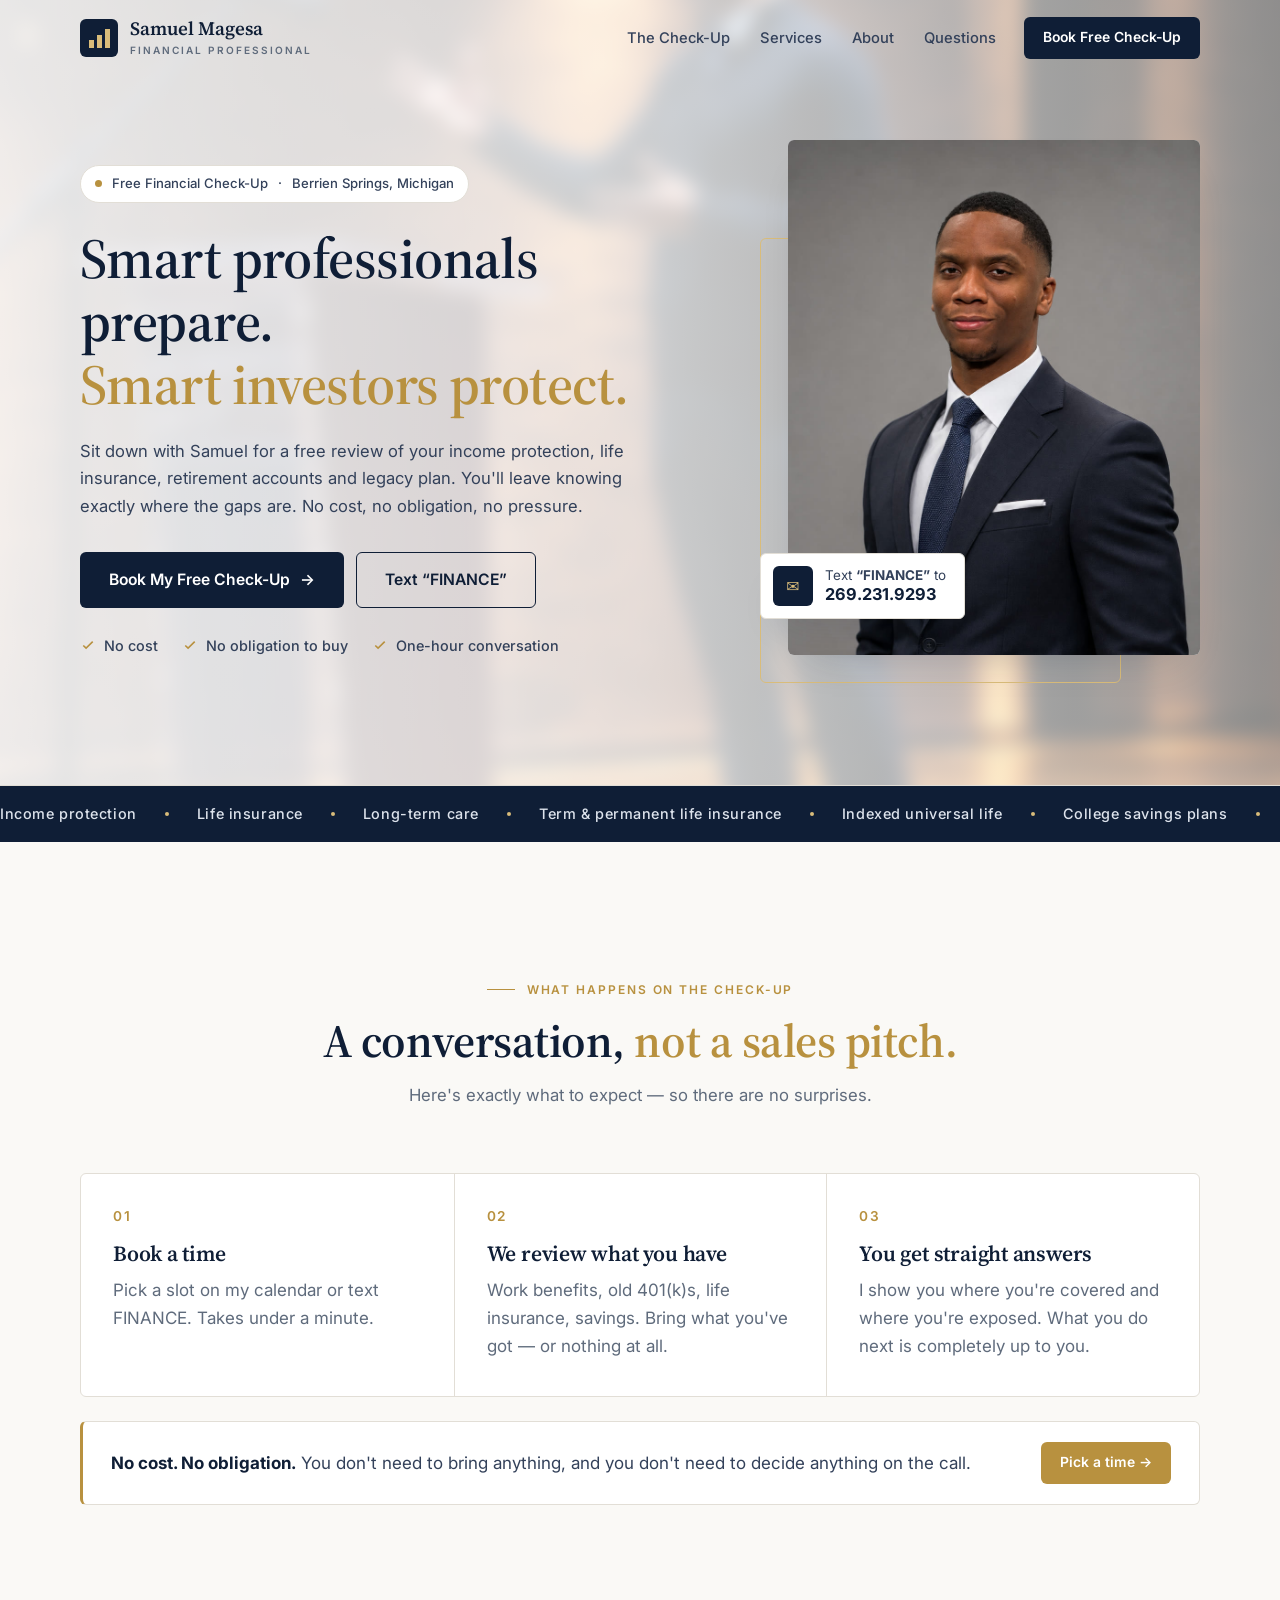
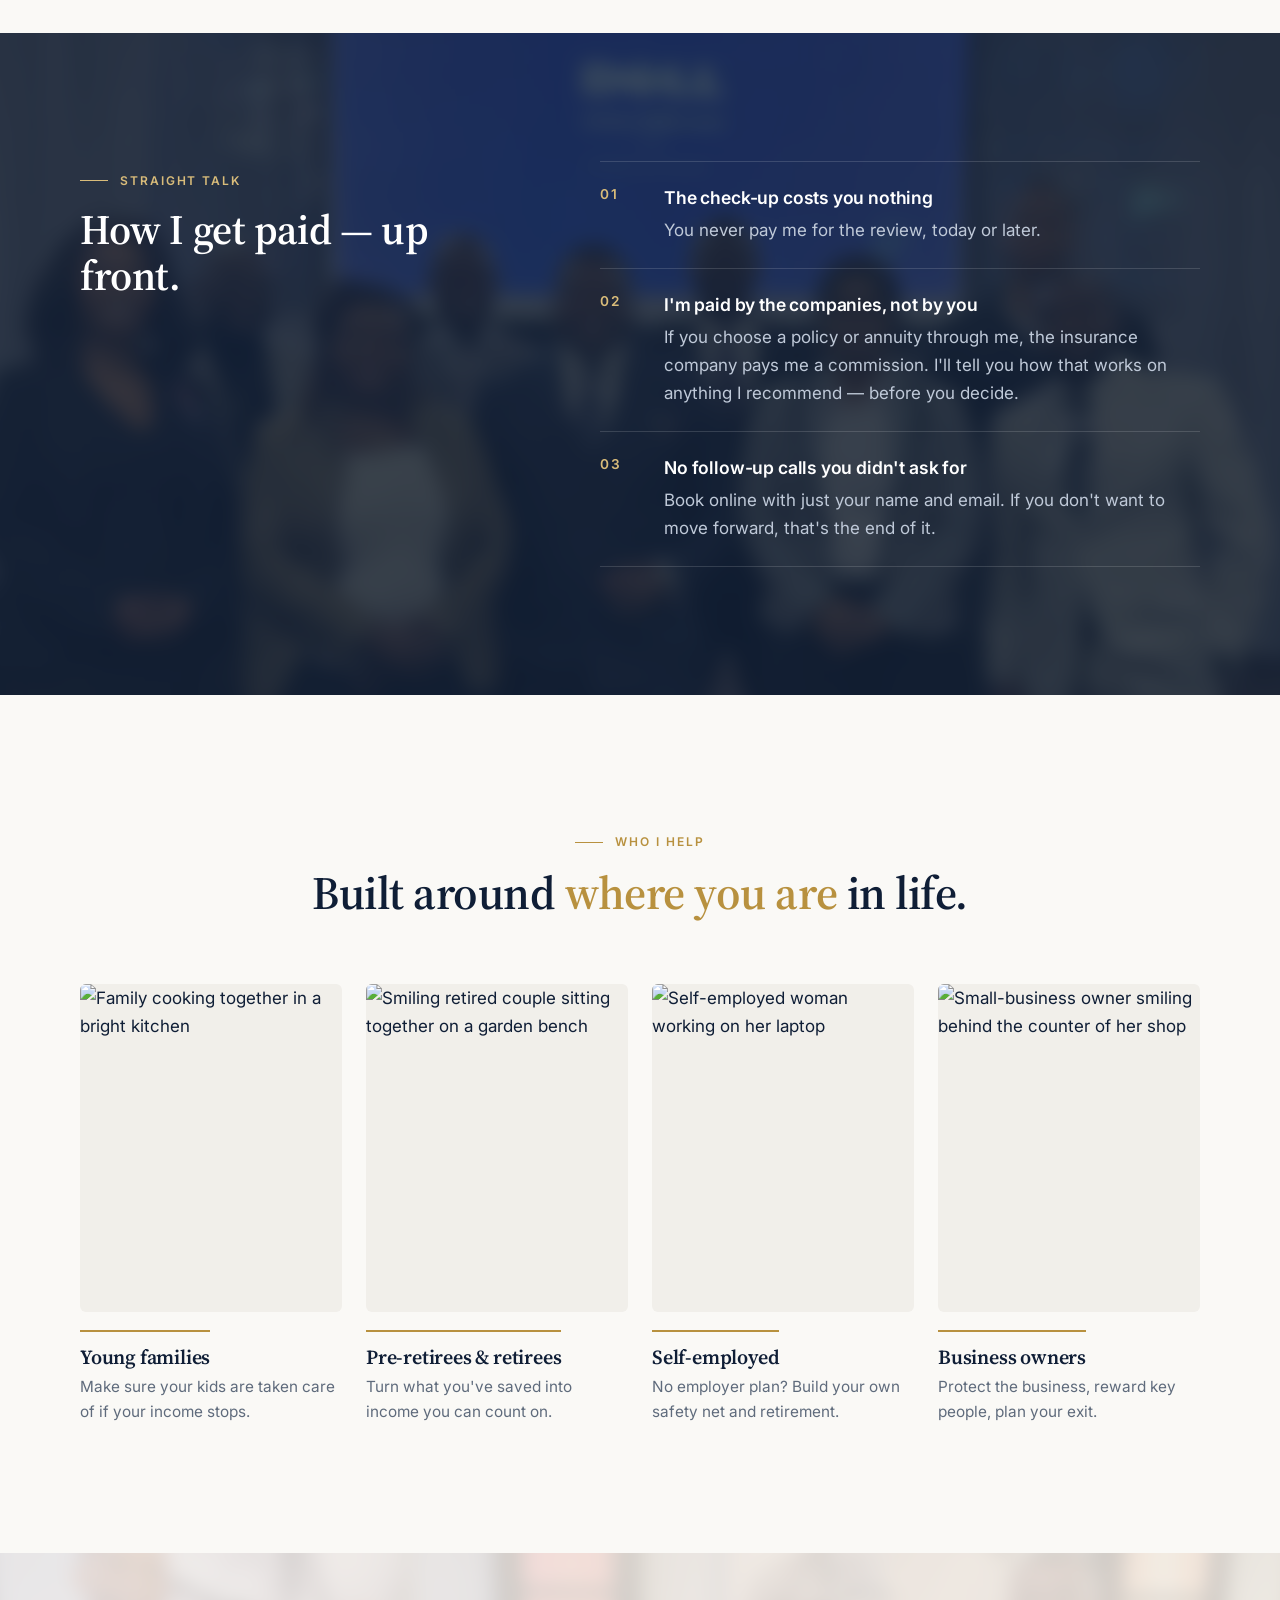
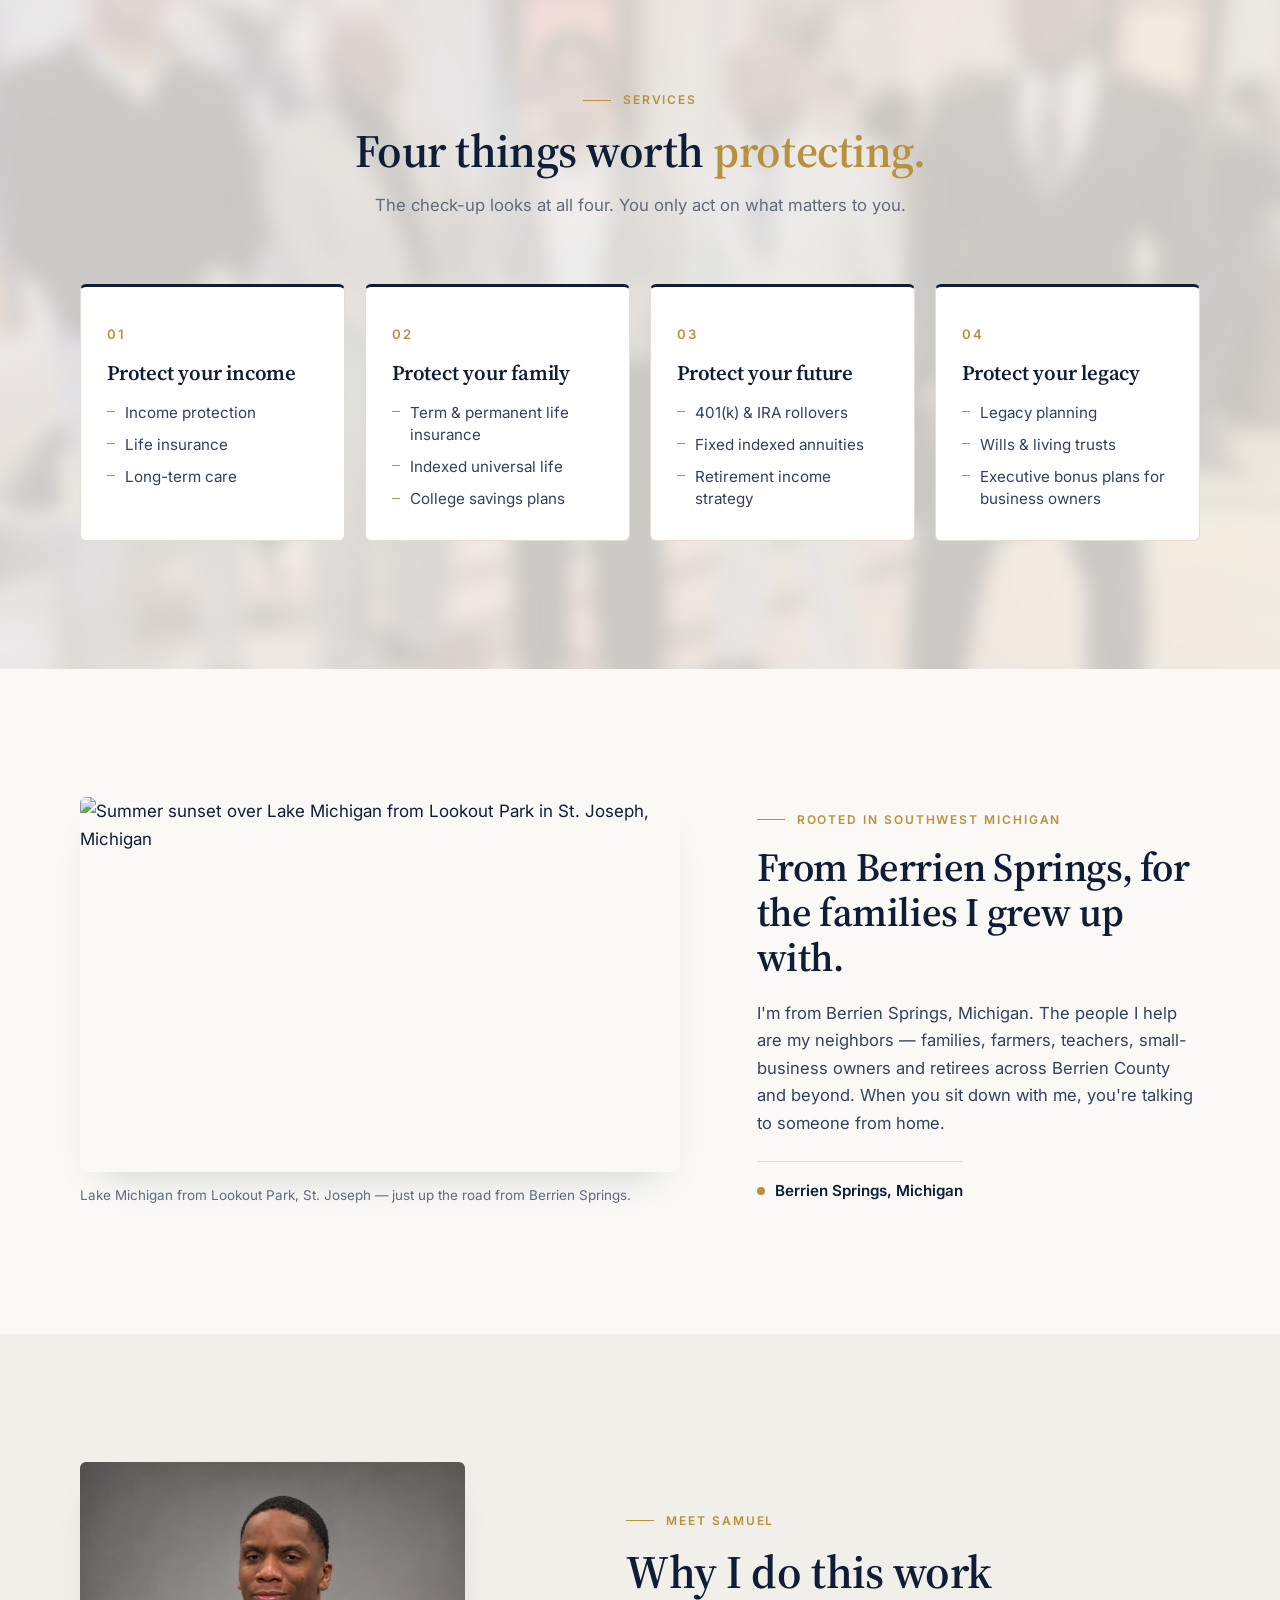
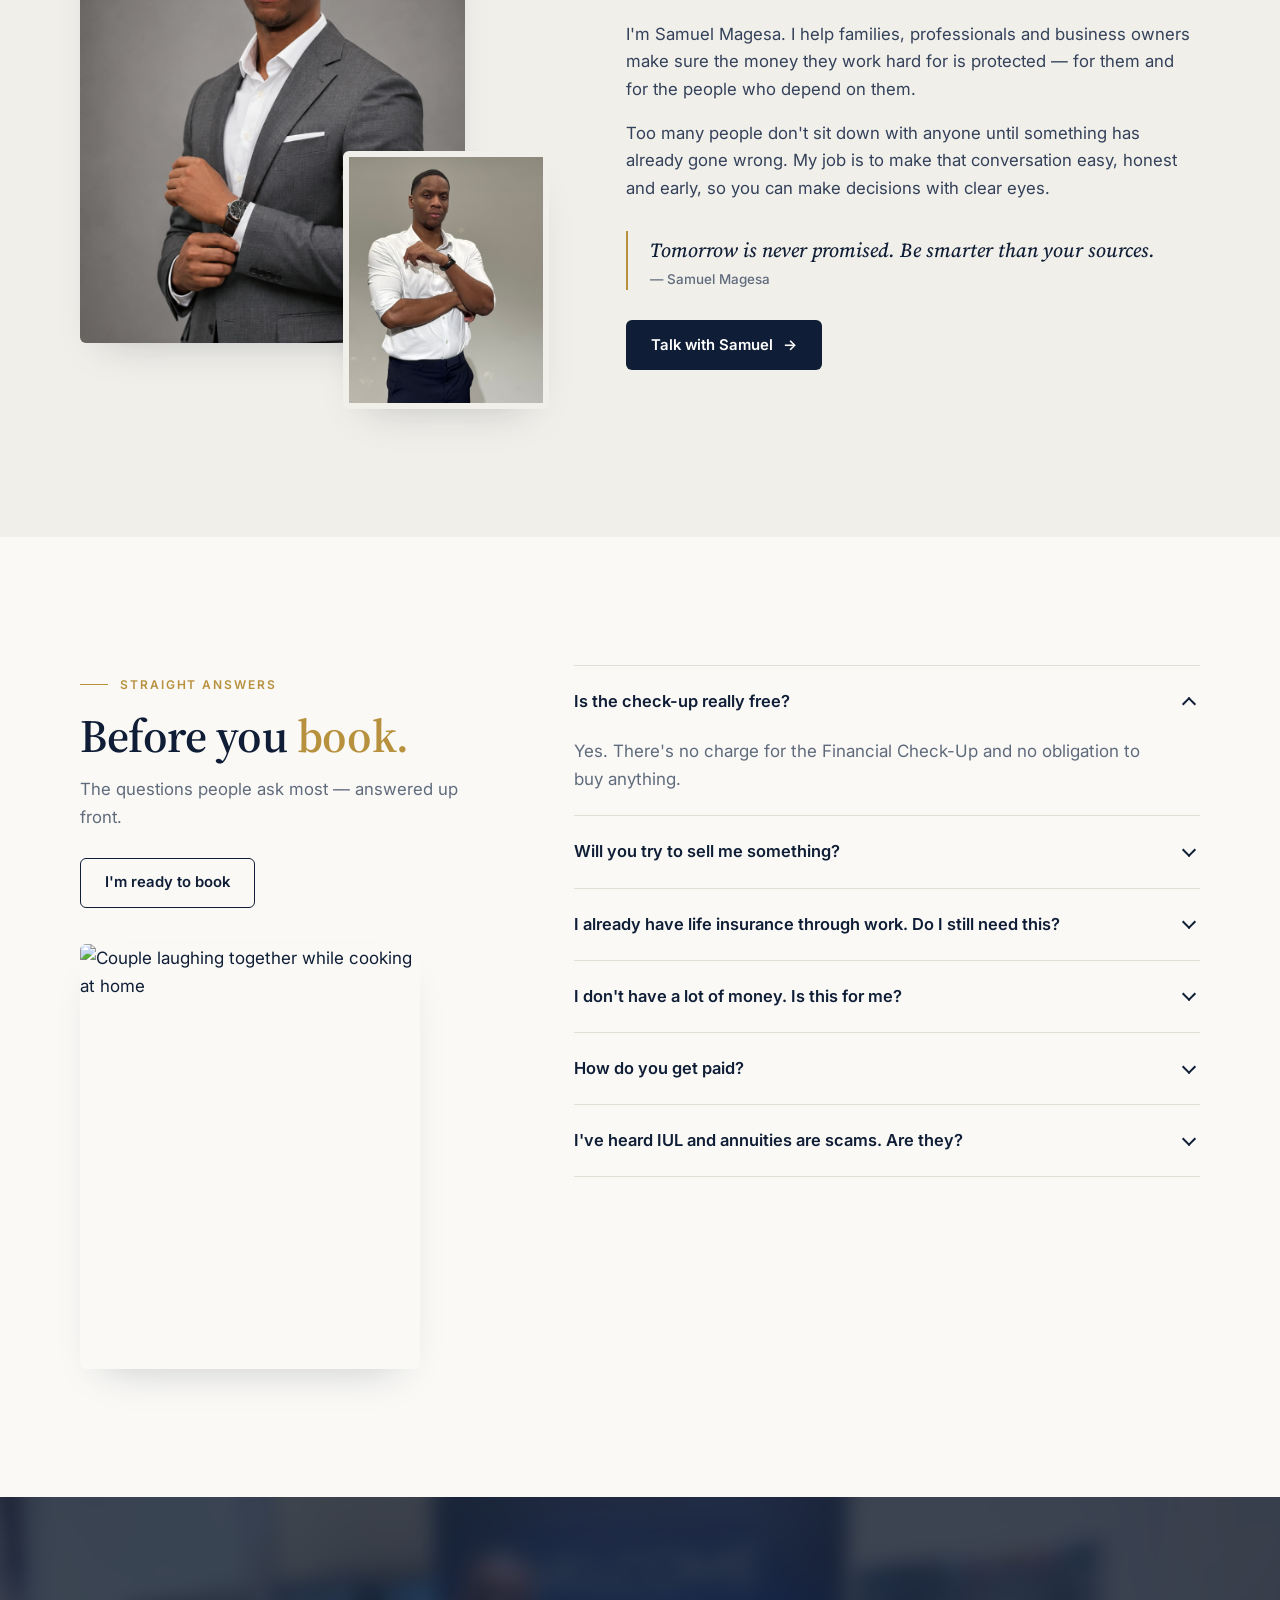
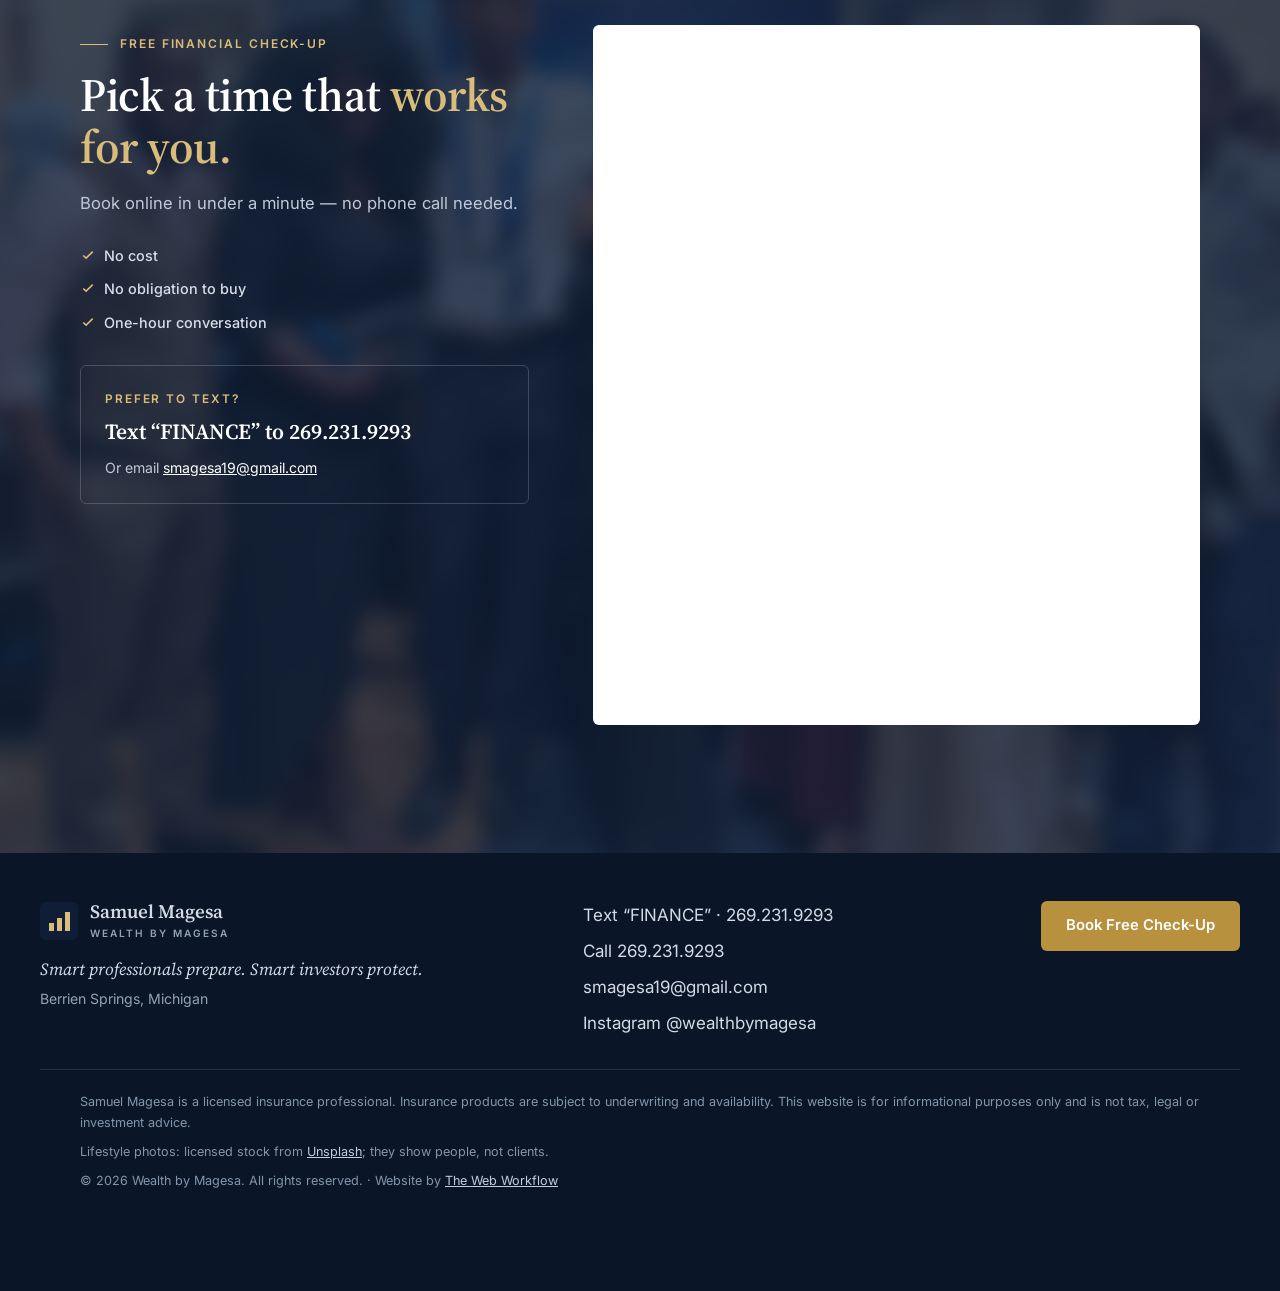
==== commit 9e00dba5: "Add blurred photo backgrounds from Samuel's events; remove hero chart Co-Authored-By: Claude Opus 5." ====
--- a/index.html
+++ b/index.html
@@ -1,6 +1,5 @@
-<!doctype html>
-<html lang="en">
-<head>
+<!DOCTYPE html>
+<html lang="en"><head>
   <meta charset="utf-8">
   <meta name="viewport" content="width=device-width, initial-scale=1">
   <title>Samuel Magesa | Wealth by Magesa — Free Financial Check-Up</title>
@@ -14,21 +13,38 @@
   <meta property="og:image" content="https://wealthbymagesa.com/assets/img/samuel-navy.jpg">
   <link rel="icon" href="data:image/svg+xml,%3Csvg xmlns='http://www.w3.org/2000/svg' viewBox='0 0 64 64'%3E%3Ccircle cx='32' cy='32' r='32' fill='%2312233F'/%3E%3Cg fill='%23D9A93F'%3E%3Crect x='16' y='36' width='8' height='14'/%3E%3Crect x='28' y='28' width='8' height='22'/%3E%3Crect x='40' y='18' width='8' height='32'/%3E%3C/g%3E%3C/svg%3E">
   <link rel="preconnect" href="https://fonts.googleapis.com">
-  <link rel="preconnect" href="https://fonts.gstatic.com" crossorigin>
+  <link rel="preconnect" href="https://fonts.gstatic.com" crossorigin="">
   <link rel="preconnect" href="https://images.unsplash.com">
-  <link href="https://fonts.googleapis.com/css2?family=Source+Serif+4:opsz,wght@8..60,500;8..60,600&family=Inter:wght@400;500;600;700&display=swap" rel="stylesheet">
+  <link href="https://fonts.googleapis.com/css2?family=Source+Serif+4:opsz,wght@8..60,500;8..60,600&amp;family=Inter:wght@400;500;600;700&amp;display=swap" rel="stylesheet">
   <link rel="preload" as="image" href="assets/img/samuel-navy.jpg">
   <link rel="stylesheet" href="assets/styles.css">
   <script>document.documentElement.classList.add("js");</script>
 </head>
 <body>
+  <!--
+    ============================================================
+    HOW TO EDIT THIS PAGE
+    - All words on the site are in this file. Change the text
+      between the tags (e.g. <h2>Your words</h2>) and save.
+    - Don't delete the < > tags or class="..." parts — only text.
+    - Photos: change src="..." to a new image path or URL.
+      Samuel's own photos live in assets/img/.
+    - Phone number appears in several places: search this file
+      for 269.231.9293 and 12692319293 and update every one.
+    - Blurred section backgrounds: change the url(...) inside
+      style="--bg-img: ..." on a <section> tag.
+    - Colors and spacing are in assets/styles.css.
+    - After saving: commit + push to GitHub and the live site
+      updates in about a minute (or edit right on github.com).
+    ============================================================
+  -->
   <a class="skip" href="#main">Skip to content</a>
 
   <header class="nav">
     <div class="wrap nav__in">
       <a class="logo" href="#top" aria-label="Samuel Magesa, Financial Professional — home">
         <span class="logo__mark" aria-hidden="true"><i></i><i></i><i></i></span>
-        <span><b data-t="name">Samuel Magesa</b><small data-t="title">Financial Professional</small></span>
+        <span><b>Samuel Magesa</b><small>Financial Professional</small></span>
       </a>
       <nav class="nav__links" aria-label="Main">
         <a href="#how">The Check-Up</a>
@@ -39,7 +55,7 @@
       <a class="btn btn--navy btn--sm nav__cta" href="#book">Book Free Check-Up</a>
       <button class="nav__toggle" aria-expanded="false" aria-controls="menu" aria-label="Open menu"><span></span><span></span></button>
     </div>
-    <div class="menu" id="menu" hidden>
+    <div class="menu" id="menu" hidden="">
       <a href="#how">The Check-Up</a>
       <a href="#services">Services</a>
       <a href="#story">About</a>
@@ -50,32 +66,28 @@
 
   <main id="main">
     <!-- HERO -->
-    <section class="hero" id="top">
+    <section class="hero has-bg" id="top" style="--bg-img: url('/assets/img/bg-speaking.jpg')">
       <div class="wrap hero__grid">
         <div class="hero__copy">
-          <p class="chip"><span class="chip__dot"></span><span data-t="hero.eyebrow"></span> · <span data-t="hometownShort"></span></p>
-          <h1><span class="h1-line" data-t="hero.headline"></span><span class="h1-line h1-line--accent"><span data-t="hero.headlineGold"></span></span></h1>
-          <p class="lede" data-t="hero.sub"></p>
+          <p class="chip"><span class="chip__dot"></span><span>Free Financial Check-Up</span> · <span>Berrien Springs, Michigan</span></p>
+          <h1><span class="h1-line">Smart professionals prepare.</span><span class="h1-line h1-line--accent"><span>Smart investors protect.</span></span></h1>
+          <p class="lede">Sit down with Samuel for a free review of your income protection, life insurance, retirement accounts and legacy plan. You'll leave knowing exactly where the gaps are. No cost, no obligation, no pressure.</p>
           <div class="hero__actions">
             <a class="btn btn--navy btn--lg" href="#book">Book My Free Check-Up <span class="arrow" aria-hidden="true">→</span></a>
-            <a class="btn btn--line btn--lg" data-sms href="#"><span>Text “<span data-t="textKeyword"></span>”</span></a>
+            <a class="btn btn--line btn--lg" href="sms:+12692319293?&amp;body=FINANCE"><span>Text “<span>FINANCE</span>”</span></a>
           </div>
-          <ul class="promises" data-list="hero.promises"></ul>
+          <ul class="promises"><li>No cost</li><li>No obligation to buy</li><li>One-hour conversation</li></ul>
         </div>
 
         <div class="hero__stage">
           <div class="portrait"><img src="assets/img/samuel-navy.jpg" alt="Samuel Magesa, financial professional, in a navy suit" width="900" height="1200"></div>
-          <div class="float float--chart" aria-hidden="true">
-            <small>Your plan, protected</small>
-            <svg viewBox="0 0 160 70"><defs><linearGradient id="fill" x1="0" y1="0" x2="0" y2="1"><stop offset="0" stop-color="#D9A93F" stop-opacity=".35"/><stop offset="1" stop-color="#D9A93F" stop-opacity="0"/></linearGradient></defs><path class="chart-fill" d="M0 60 L20 52 L40 55 L60 40 L80 43 L100 28 L120 30 L140 14 L160 8 L160 70 L0 70Z" fill="url(#fill)"/><path class="chart-line" d="M0 60 L20 52 L40 55 L60 40 L80 43 L100 28 L120 30 L140 14 L160 8"/></svg>
-          </div>
-          <a class="float float--text" data-sms href="#"><span class="float__icon" aria-hidden="true">✉</span><span>Text <b>“<span data-t="textKeyword"></span>”</b> to<br><strong data-t="phone"></strong></span></a>
+          <a class="float float--text" href="sms:+12692319293?&amp;body=FINANCE"><span class="float__icon" aria-hidden="true">✉</span><span>Text <b>“<span>FINANCE</span>”</b> to<br><strong>269.231.9293</strong></span></a>
         </div>
       </div>
     </section>
 
     <!-- MARQUEE -->
-    <div class="marquee" aria-hidden="true"><div class="marquee__track" data-render="marquee"></div></div>
+    <div class="marquee" aria-hidden="true"><div class="marquee__track"><span>Income protection</span><i></i><span>Life insurance</span><i></i><span>Long-term care</span><i></i><span>Term &amp; permanent life insurance</span><i></i><span>Indexed universal life</span><i></i><span>College savings plans</span><i></i><span>401(k) &amp; IRA rollovers</span><i></i><span>Fixed indexed annuities</span><i></i><span>Retirement income strategy</span><i></i><span>Legacy planning</span><i></i><span>Wills &amp; living trusts</span><i></i><span>Executive bonus plans for business owners</span><i></i><span>Income protection</span><i></i><span>Life insurance</span><i></i><span>Long-term care</span><i></i><span>Term &amp; permanent life insurance</span><i></i><span>Indexed universal life</span><i></i><span>College savings plans</span><i></i><span>401(k) &amp; IRA rollovers</span><i></i><span>Fixed indexed annuities</span><i></i><span>Retirement income strategy</span><i></i><span>Legacy planning</span><i></i><span>Wills &amp; living trusts</span><i></i><span>Executive bonus plans for business owners</span><i></i></div></div>
 
     <!-- HOW IT WORKS -->
     <section class="section" id="how">
@@ -86,7 +98,7 @@
           <p class="head__sub">Here's exactly what to expect — so there are no surprises.</p>
         </header>
         <div class="steps-wrap">
-          <ol class="steps" data-render="steps"></ol>
+          <ol class="steps"><li class="step reveal"><span class="step__n">1</span><h3>Book a time</h3><p>Pick a slot on my calendar or text FINANCE. Takes under a minute.</p></li><li class="step reveal"><span class="step__n">2</span><h3>We review what you have</h3><p>Work benefits, old 401(k)s, life insurance, savings. Bring what you've got — or nothing at all.</p></li><li class="step reveal"><span class="step__n">3</span><h3>You get straight answers</h3><p>I show you where you're covered and where you're exposed. What you do next is completely up to you.</p></li></ol>
         </div>
         <div class="assure reveal">
           <p><strong>No cost. No obligation.</strong> You don't need to bring anything, and you don't need to decide anything on the call.</p>
@@ -96,14 +108,18 @@
     </section>
 
     <!-- STRAIGHT TALK -->
-    <section class="section talk-band" id="straight-talk">
+    <section class="section talk-band has-bg" id="straight-talk" style="--bg-img: url('/assets/img/bg-team-event.jpg')">
       <div class="wrap talk">
         <div class="talk__head">
           <p class="eyebrow eyebrow--light">Straight talk</p>
-          <h2 data-t="transparency.heading"></h2>
-          <ul class="creds" data-render="credentials"></ul>
-        </div>
-        <div class="talk__list" data-render="transparency"></div>
+          <h2>How I get paid — up front.</h2>
+          
+        <!-- LICENSE / CREDENTIALS — add once Samuel provides them. Paste inside the talk__head div:
+               <ul class="creds">
+                 <li><b>Licensed Life &amp; Health Insurance Agent</b><a href="https://difs.state.mi.us/locators" target="_blank" rel="noopener">Michigan License #0000000 — verify ↗</a></li>
+               </ul> -->
+        </div>
+        <div class="talk__list"><div class="talk__item reveal"><h3>The check-up costs you nothing</h3><p>You never pay me for the review, today or later.</p></div><div class="talk__item reveal"><h3>I'm paid by the companies, not by you</h3><p>If you choose a policy or annuity through me, the insurance company pays me a commission. I'll tell you how that works on anything I recommend — before you decide.</p></div><div class="talk__item reveal"><h3>No follow-up calls you didn't ask for</h3><p>Book online with just your name and email. If you don't want to move forward, that's the end of it.</p></div></div>
       </div>
     </section>
 
@@ -114,19 +130,19 @@
           <p class="eyebrow">Who I help</p>
           <h2>Built around <span class="hl">where you are</span> in life.</h2>
         </header>
-        <div class="people" data-render="audiences"></div>
+        <div class="people"><article class="person reveal person--0"><div class="person__img"><img src="https://images.unsplash.com/photo-1761839258568-fd466a93f68b?auto=format&amp;fit=crop&amp;w=700&amp;q=72" alt="Family cooking together in a bright kitchen" loading="lazy"></div><h3>Young families</h3><p>Make sure your kids are taken care of if your income stops.</p></article><article class="person reveal person--1"><div class="person__img"><img src="https://images.unsplash.com/photo-1703627775484-95289b546d1b?auto=format&amp;fit=crop&amp;w=700&amp;q=72" alt="Smiling retired couple sitting together on a garden bench" loading="lazy"></div><h3>Pre-retirees &amp; retirees</h3><p>Turn what you've saved into income you can count on.</p></article><article class="person reveal person--2"><div class="person__img"><img src="https://images.unsplash.com/photo-1604933762021-54a5858c9832?auto=format&amp;fit=crop&amp;w=700&amp;q=72" alt="Self-employed woman working on her laptop" loading="lazy"></div><h3>Self-employed</h3><p>No employer plan? Build your own safety net and retirement.</p></article><article class="person reveal person--3"><div class="person__img"><img src="https://images.unsplash.com/photo-1687422808311-a776f467a468?auto=format&amp;fit=crop&amp;w=700&amp;q=72" alt="Small-business owner smiling behind the counter of her shop" loading="lazy"></div><h3>Business owners</h3><p>Protect the business, reward key people, plan your exit.</p></article></div>
       </div>
     </section>
 
     <!-- SERVICES -->
-    <section class="section section--tint" id="services">
+    <section class="section section--tint has-bg" id="services" style="--bg-img: url('/assets/img/bg-team-suits.jpg')">
       <div class="wrap">
         <header class="head">
           <p class="eyebrow">Services</p>
           <h2>Four things worth <span class="hl">protecting.</span></h2>
           <p class="head__sub">The check-up looks at all four. You only act on what matters to you.</p>
         </header>
-        <div class="pillars" data-render="pillars"></div>
+        <div class="pillars"><article class="pillar reveal"><span class="pillar__n">01</span><h3>Protect your income</h3><ul><li>Income protection</li><li>Life insurance</li><li>Long-term care</li></ul></article><article class="pillar reveal"><span class="pillar__n">02</span><h3>Protect your family</h3><ul><li>Term &amp; permanent life insurance</li><li>Indexed universal life</li><li>College savings plans</li></ul></article><article class="pillar reveal"><span class="pillar__n">03</span><h3>Protect your future</h3><ul><li>401(k) &amp; IRA rollovers</li><li>Fixed indexed annuities</li><li>Retirement income strategy</li></ul></article><article class="pillar reveal"><span class="pillar__n">04</span><h3>Protect your legacy</h3><ul><li>Legacy planning</li><li>Wills &amp; living trusts</li><li>Executive bonus plans for business owners</li></ul></article></div>
       </div>
     </section>
 
@@ -134,14 +150,14 @@
     <section class="section hometown">
       <div class="wrap home">
         <figure class="home__img reveal">
-          <img data-img="hometown" loading="lazy" alt="">
-          <figcaption data-t="hometown.caption"></figcaption>
+          <img loading="lazy" alt="Summer sunset over Lake Michigan from Lookout Park in St. Joseph, Michigan" src="https://images.unsplash.com/photo-1752847554557-9c8c5e61eef5?auto=format&amp;fit=crop&amp;w=1400&amp;q=72">
+          <figcaption>Lake Michigan from Lookout Park, St. Joseph — just up the road from Berrien Springs.</figcaption>
         </figure>
         <div class="home__copy">
-          <p class="eyebrow" data-t="hometown.eyebrow"></p>
-          <h2 data-t="hometown.heading"></h2>
-          <p class="lede reveal" data-t="hometown.text"></p>
-          <div class="pin reveal"><span class="pin__dot" aria-hidden="true"></span><span data-t="hometownShort"></span></div>
+          <p class="eyebrow">Rooted in Southwest Michigan</p>
+          <h2>From Berrien Springs, for the families I grew up with.</h2>
+          <p class="lede reveal">I'm from Berrien Springs, Michigan. The people I help are my neighbors — families, farmers, teachers, small-business owners and retirees across Berrien County and beyond. When you sit down with me, you're talking to someone from home.</p>
+          <div class="pin reveal"><span class="pin__dot" aria-hidden="true"></span><span>Berrien Springs, Michigan</span></div>
         </div>
       </div>
     </section>
@@ -155,19 +171,26 @@
         </div>
         <div class="story__copy">
           <p class="eyebrow">Meet Samuel</p>
-          <h2 data-t="story.heading"></h2>
-          <div data-render="story"></div>
-          <blockquote class="quote reveal"><span data-t="story.quote"></span><cite>— <span data-t="name"></span></cite></blockquote>
+          <h2>Why I do this work</h2>
+          <div><p class="reveal">I'm Samuel Magesa. I help families, professionals and business owners make sure the money they work hard for is protected — for them and for the people who depend on them.</p><p class="reveal">Too many people don't sit down with anyone until something has already gone wrong. My job is to make that conversation easy, honest and early, so you can make decisions with clear eyes.</p></div>
+          <blockquote class="quote reveal"><span>Tomorrow is never promised. Be smarter than your sources.</span><cite>— <span>Samuel Magesa</span></cite></blockquote>
           <a class="btn btn--navy" href="#book">Talk with Samuel <span class="arrow" aria-hidden="true">→</span></a>
         </div>
       </div>
     </section>
 
-    <!-- REVIEWS (hidden until real reviews are added in content.js) -->
-    <section class="section" id="reviews" hidden>
+    <!-- REVIEWS — hidden until there are real reviews.
+         To show it: delete the word  hidden  from the <section> tag below,
+         then copy this block once per review into <div class="reviews">:
+           <figure class="review reveal">
+             <blockquote>"Review text here."</blockquote>
+             <figcaption>First name L.<small>Short detail, e.g. Mother of two</small></figcaption>
+           </figure>
+         Use REAL client reviews only (with their permission). -->
+    <section class="section" id="reviews" hidden="">
       <div class="wrap">
         <header class="head"><p class="eyebrow">Client stories</p><h2>What people <span class="hl">say.</span></h2></header>
-        <div class="reviews" data-render="reviews"></div>
+        <div class="reviews"></div>
       </div>
     </section>
 
@@ -179,28 +202,28 @@
           <h2>Before you <span class="hl">book.</span></h2>
           <p class="head__sub">The questions people ask most — answered up front.</p>
           <a class="btn btn--line" href="#book">I'm ready to book</a>
-          <figure class="faq__img reveal"><img data-img="faq" loading="lazy" alt=""></figure>
-        </header>
-        <div class="faq__list" data-render="faq"></div>
+          <figure class="faq__img reveal"><img loading="lazy" alt="Couple laughing together while cooking at home" src="https://images.unsplash.com/photo-1575467678950-0c09aad418af?auto=format&amp;fit=crop&amp;w=800&amp;q=72"></figure>
+        </header>
+        <div class="faq__list"><details class="qa reveal" open=""><summary>Is the check-up really free?</summary><p>Yes. There's no charge for the Financial Check-Up and no obligation to buy anything.</p></details><details class="qa reveal"><summary>Will you try to sell me something?</summary><p>If I see a gap, I'll tell you and explain your options. You decide if and when to act — no pressure, no follow-up calls you didn't ask for.</p></details><details class="qa reveal"><summary>I already have life insurance through work. Do I still need this?</summary><p>Maybe not — that's what the check-up is for. Work coverage often ends when the job does and is usually a small multiple of salary. We'll look at whether it's enough.</p></details><details class="qa reveal"><summary>I don't have a lot of money. Is this for me?</summary><p>Yes. Protection matters most when money is tight. We start with where you are today.</p></details><details class="qa reveal"><summary>How do you get paid?</summary><p>The check-up is free. If you choose a product through me, the insurance company pays me a commission — I'll explain exactly how on anything I recommend, before you decide.</p></details><details class="qa reveal"><summary>I've heard IUL and annuities are scams. Are they?</summary><p>They're legitimate tools that are sometimes sold to the wrong people. They're right for some situations and wrong for others — I'll tell you plainly if one doesn't fit you.</p></details></div>
       </div>
     </section>
 
     <!-- BOOK -->
-    <section class="section book" id="book">
+    <section class="section book has-bg" id="book" style="--bg-img: url('/assets/img/bg-conference.jpg')">
       <div class="wrap book__grid">
         <div class="book__copy">
           <p class="eyebrow eyebrow--light">Free Financial Check-Up</p>
           <h2>Pick a time that <span class="hl hl--gold">works for you.</span></h2>
           <p class="lede">Book online in under a minute — no phone call needed.</p>
-          <ul class="promises promises--light" data-list="hero.promises"></ul>
+          <ul class="promises promises--light"><li>No cost</li><li>No obligation to buy</li><li>One-hour conversation</li></ul>
           <div class="textcard">
             <p>Prefer to text?</p>
-            <a class="textcard__big" data-sms href="#">Text “<span data-t="textKeyword"></span>” to <span data-t="phone"></span></a>
-            <p class="small">Or email <a data-email href="#"><span data-t="email"></span></a></p>
+            <a class="textcard__big" href="sms:+12692319293?&amp;body=FINANCE">Text “<span>FINANCE</span>” to <span>269.231.9293</span></a>
+            <p class="small">Or email <a href="mailto:smagesa19@gmail.com?subject=Financial%20Check-Up"><span>smagesa19@gmail.com</span></a></p>
           </div>
         </div>
         <div class="book__cal">
-          <div class="calendly-inline-widget" data-calendly></div>
+          <div class="calendly-inline-widget" data-calendly="" data-url="https://calendly.com/smagesa19?hide_gdpr_banner=1"></div>
           <noscript><a class="btn btn--gold" href="https://calendly.com/smagesa19">Open the booking calendar</a></noscript>
         </div>
       </div>
@@ -210,31 +233,32 @@
   <footer class="footer">
     <div class="wrap footer__grid">
       <div>
-        <a class="logo" href="#top"><span class="logo__mark" aria-hidden="true"><i></i><i></i><i></i></span><span><b data-t="name"></b><small data-t="brand"></small></span></a>
+        <a class="logo" href="#top"><span class="logo__mark" aria-hidden="true"><i></i><i></i><i></i></span><span><b>Samuel Magesa</b><small>Wealth by Magesa</small></span></a>
         <p class="footer__tag">Smart professionals prepare. Smart investors protect.</p>
-        <p class="small" data-t="hometownShort"></p>
+        <p class="small">Berrien Springs, Michigan</p>
       </div>
       <div class="footer__contact">
-        <a data-sms href="#">Text “<span data-t="textKeyword"></span>” · <span data-t="phone"></span></a>
-        <a data-tel href="#">Call <span data-t="phone"></span></a>
-        <a data-email href="#"><span data-t="email"></span></a>
-        <a data-ig href="#" target="_blank" rel="noopener">Instagram @<span data-t="instagram"></span></a>
+        <a href="sms:+12692319293?&amp;body=FINANCE">Text “<span>FINANCE</span>” · <span>269.231.9293</span></a>
+        <a href="tel:+12692319293">Call <span>269.231.9293</span></a>
+        <a href="mailto:smagesa19@gmail.com?subject=Financial%20Check-Up"><span>smagesa19@gmail.com</span></a>
+        <a href="https://instagram.com/wealthbymagesa" target="_blank" rel="noopener">Instagram @<span>wealthbymagesa</span></a>
       </div>
       <a class="btn btn--gold" href="#book">Book Free Check-Up</a>
     </div>
     <div class="wrap footer__legal">
-      <p data-t="disclaimer"></p>
+      <p>Samuel Magesa is a licensed insurance professional. Insurance products are subject to underwriting and availability. This website is for informational purposes only and is not tax, legal or investment advice.</p>
       <p>Lifestyle photos: licensed stock from <a href="https://unsplash.com/license" target="_blank" rel="noopener">Unsplash</a>; they show people, not clients.</p>
-      <p>© <span data-year></span> <span data-t="brand"></span>. All rights reserved. · Website by <a href="https://thewebworkflow.com" target="_blank" rel="noopener">The Web Workflow</a></p>
+      <p>© <span>2026</span> <span>Wealth by Magesa</span>. All rights reserved. · Website by <a href="https://thewebworkflow.com" target="_blank" rel="noopener">The Web Workflow</a></p>
     </div>
   </footer>
 
   <div class="mbar">
-    <a class="btn btn--line" data-sms href="#">Text us</a>
+    <a class="btn btn--line" href="sms:+12692319293?&amp;body=FINANCE">Text us</a>
     <a class="btn btn--navy" href="#book">Book Free Check-Up</a>
   </div>
 
-  <script src="content.js"></script>
-  <script src="assets/main.js" defer></script>
-</body>
-</html>
+  
+  <script src="assets/main.js" defer=""></script>
+
+
+</body></html>
--- a/assets/styles.css
+++ b/assets/styles.css
@@ -97,11 +97,6 @@
 .portrait { position: relative; aspect-ratio: 4/5; border-radius: var(--r); overflow: hidden; background: #E6E9EE; box-shadow: var(--shadow); }
 .portrait img { width: 100%; height: 100%; object-fit: cover; object-position: 50% 12%; }
 .float { position: absolute; z-index: 2; background: #fff; border: 1px solid var(--line); border-radius: var(--r); box-shadow: var(--shadow); }
-.float--chart { right: -26px; top: 36px; width: 196px; padding: 14px 16px 10px; }
-.float--chart small { display: block; font-size: .68rem; font-weight: 600; letter-spacing: .1em; text-transform: uppercase; color: var(--muted); margin-bottom: 6px; }
-.float--chart svg { width: 100%; height: auto; overflow: visible; }
-.chart-line { fill: none; stroke: var(--gold); stroke-width: 2.5; stroke-linejoin: round; stroke-linecap: round; stroke-dasharray: 260; stroke-dashoffset: 260; animation: draw 2s .6s var(--ease) forwards; }
-.chart-fill { opacity: 0; animation: fadein 1s 1.6s forwards; }
 @keyframes draw { to { stroke-dashoffset: 0; } }
 @keyframes fadein { to { opacity: 1; } }
 .float--text { left: 0; bottom: 64px; display: flex; align-items: center; gap: 12px; padding: 12px 18px 12px 12px; text-decoration: none; font-size: .84rem; line-height: 1.3; color: var(--ink-2); }
@@ -187,7 +182,7 @@
 .story__img { width: 100%; aspect-ratio: 4/5; object-fit: cover; object-position: 50% 15%; border-radius: var(--r); box-shadow: var(--shadow); }
 .story__img2 { position: absolute; right: 0; bottom: 0; width: 44%; aspect-ratio: 4/5; object-fit: cover; object-position: 50% 15%; border-radius: var(--r); border: 6px solid var(--bg-2); box-shadow: var(--shadow); }
 .story__copy h2 { margin-bottom: 22px; }
-.story__copy [data-render="story"] p { color: var(--ink-2); margin-bottom: 16px; font-size: 1.05rem; }
+.story__copy > div > p { color: var(--ink-2); margin-bottom: 16px; font-size: 1.05rem; }
 .quote { margin: 28px 0 30px; padding: 4px 0 4px 22px; border-left: 2px solid var(--gold); font: italic 500 1.25rem/1.5 var(--serif); }
 .quote cite { display: block; margin-top: 8px; font: 500 .84rem/1 var(--sans); font-style: normal; color: var(--muted); }
 
@@ -254,7 +249,6 @@
   .nav__toggle { display: flex; }
   .hero__grid, .talk, .story, .faq, .book__grid, .home { grid-template-columns: 1fr; }
   .hero__stage { justify-self: start; width: min(100%, 420px); }
-  .float--chart { right: -10px; }
   .people, .pillars { grid-template-columns: repeat(2, 1fr); }
   .steps { grid-template-columns: 1fr; }
   .step + .step { border-left: 0; border-top: 1px solid var(--line); }
@@ -269,7 +263,6 @@
   .hero__actions .btn { flex: 1 1 100%; }
   .chip { font-size: .74rem; }
   .hero__stage { padding: 0 0 20px 20px; }
-  .float--chart { width: 150px; top: 16px; right: -6px; }
   .float--text { bottom: 40px; }
   .people, .pillars { grid-template-columns: 1fr; }
   .person__img { aspect-ratio: 4/3; }
@@ -281,3 +274,12 @@
   *, *::before, *::after { animation-duration: .01ms !important; animation-iteration-count: 1 !important; transition-duration: .01ms !important; }
   .marquee__track { animation: none; }
 }
+
+/* Blurred photo backgrounds (photo set per section in index.html: style="--bg-img: url(...)") */
+.has-bg { position: relative; isolation: isolate; overflow: hidden; }
+.has-bg::before { content: ""; position: absolute; inset: -40px; z-index: -2; background: var(--bg-img) center / cover no-repeat; filter: blur(10px) saturate(.95); }
+.has-bg::after { content: ""; position: absolute; inset: 0; z-index: -1; }
+.hero.has-bg::after { background: linear-gradient(90deg, rgba(255,255,255,.9) 0%, rgba(255,255,255,.8) 50%, rgba(250,249,246,.55) 100%); }
+.section--tint.has-bg::after { background: rgba(241,239,234,.84); }
+.talk-band.has-bg::after, .book.has-bg::after { background: rgba(15,30,54,.8); }
+.talk-band.has-bg, .book.has-bg { background: var(--ink); }
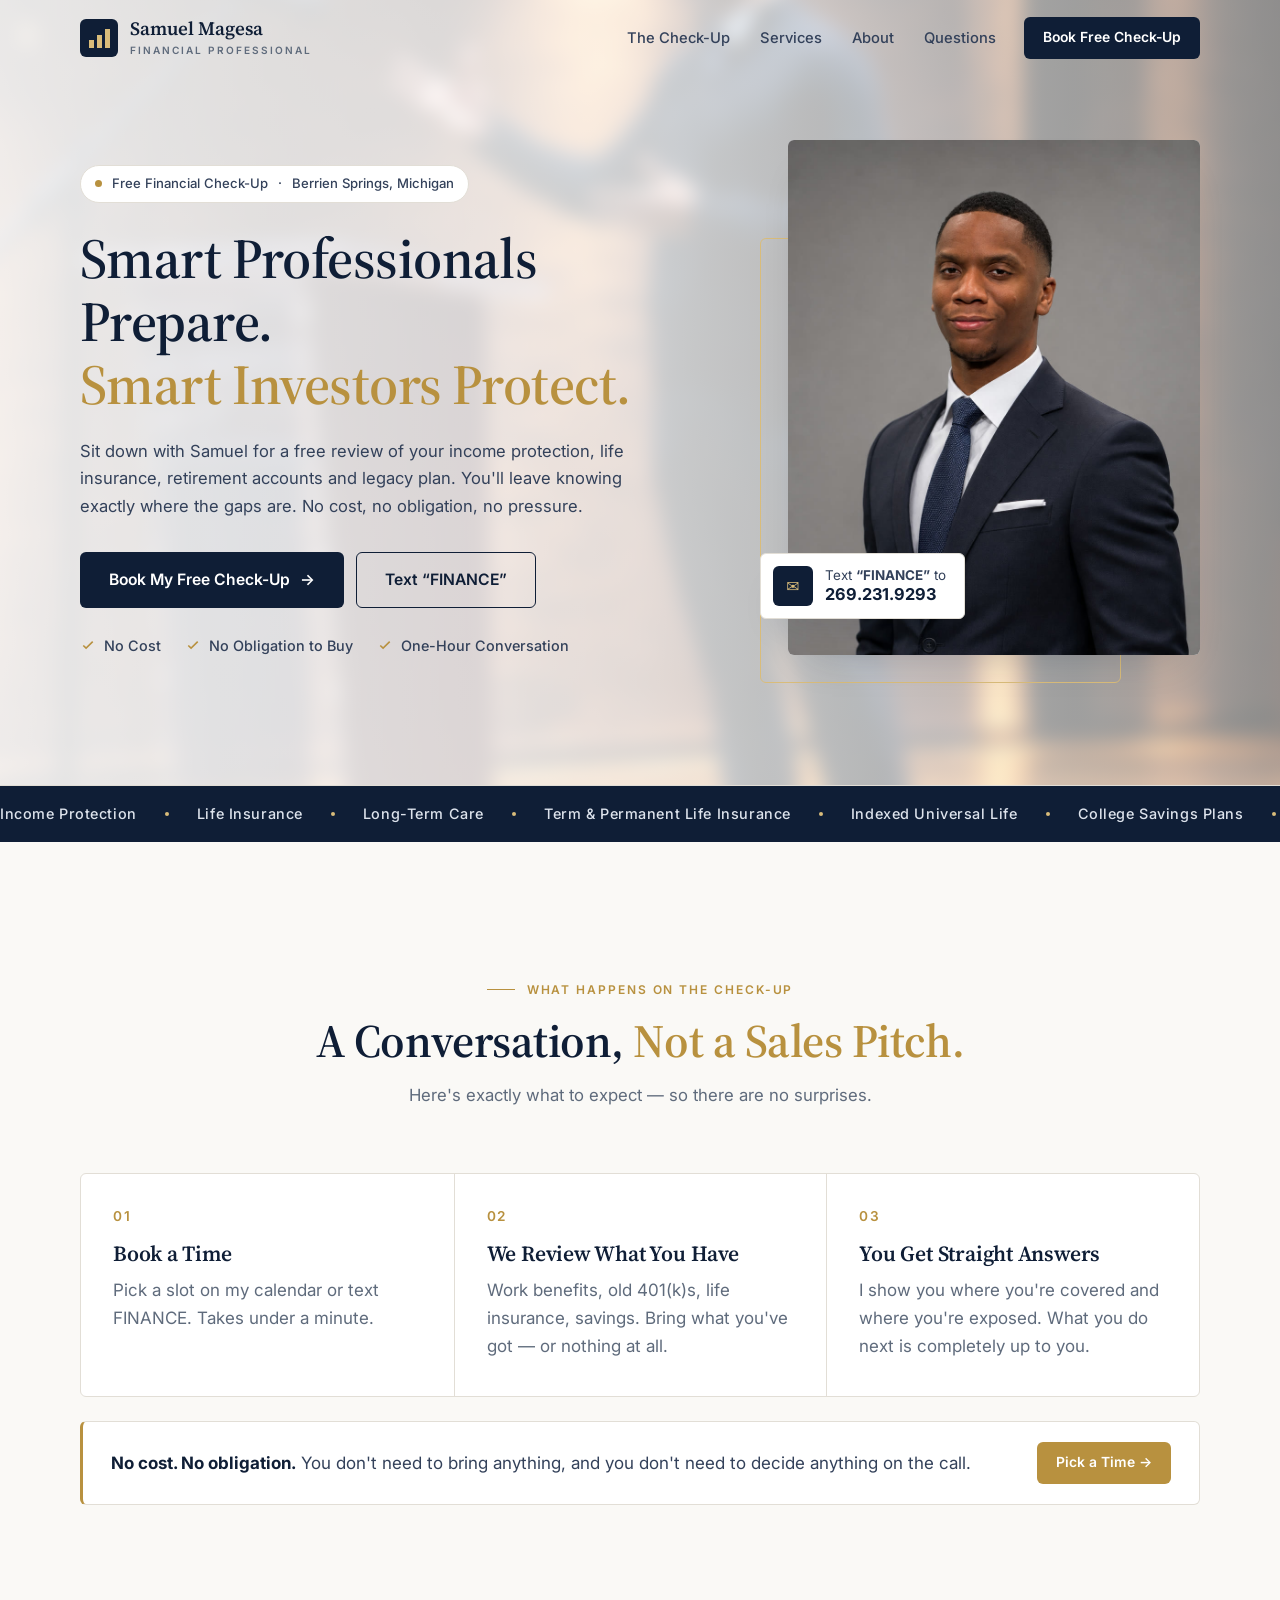
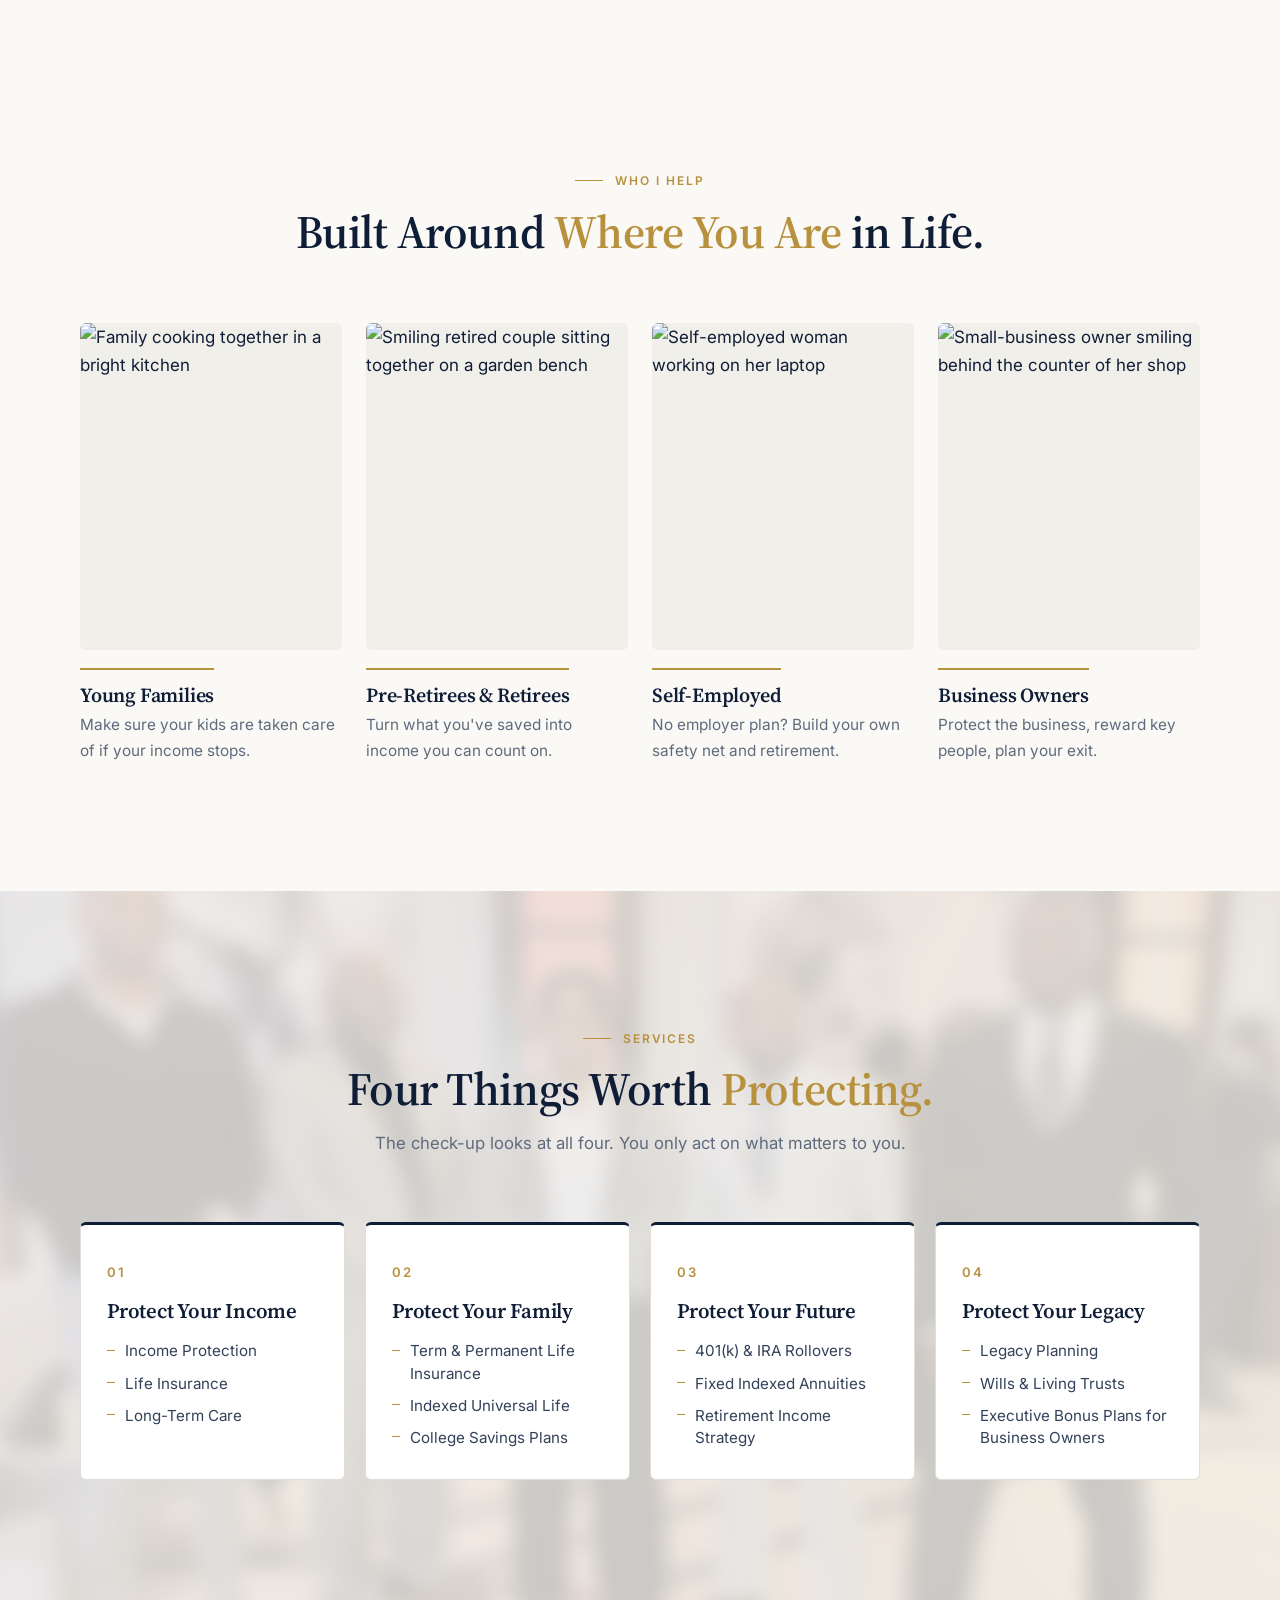
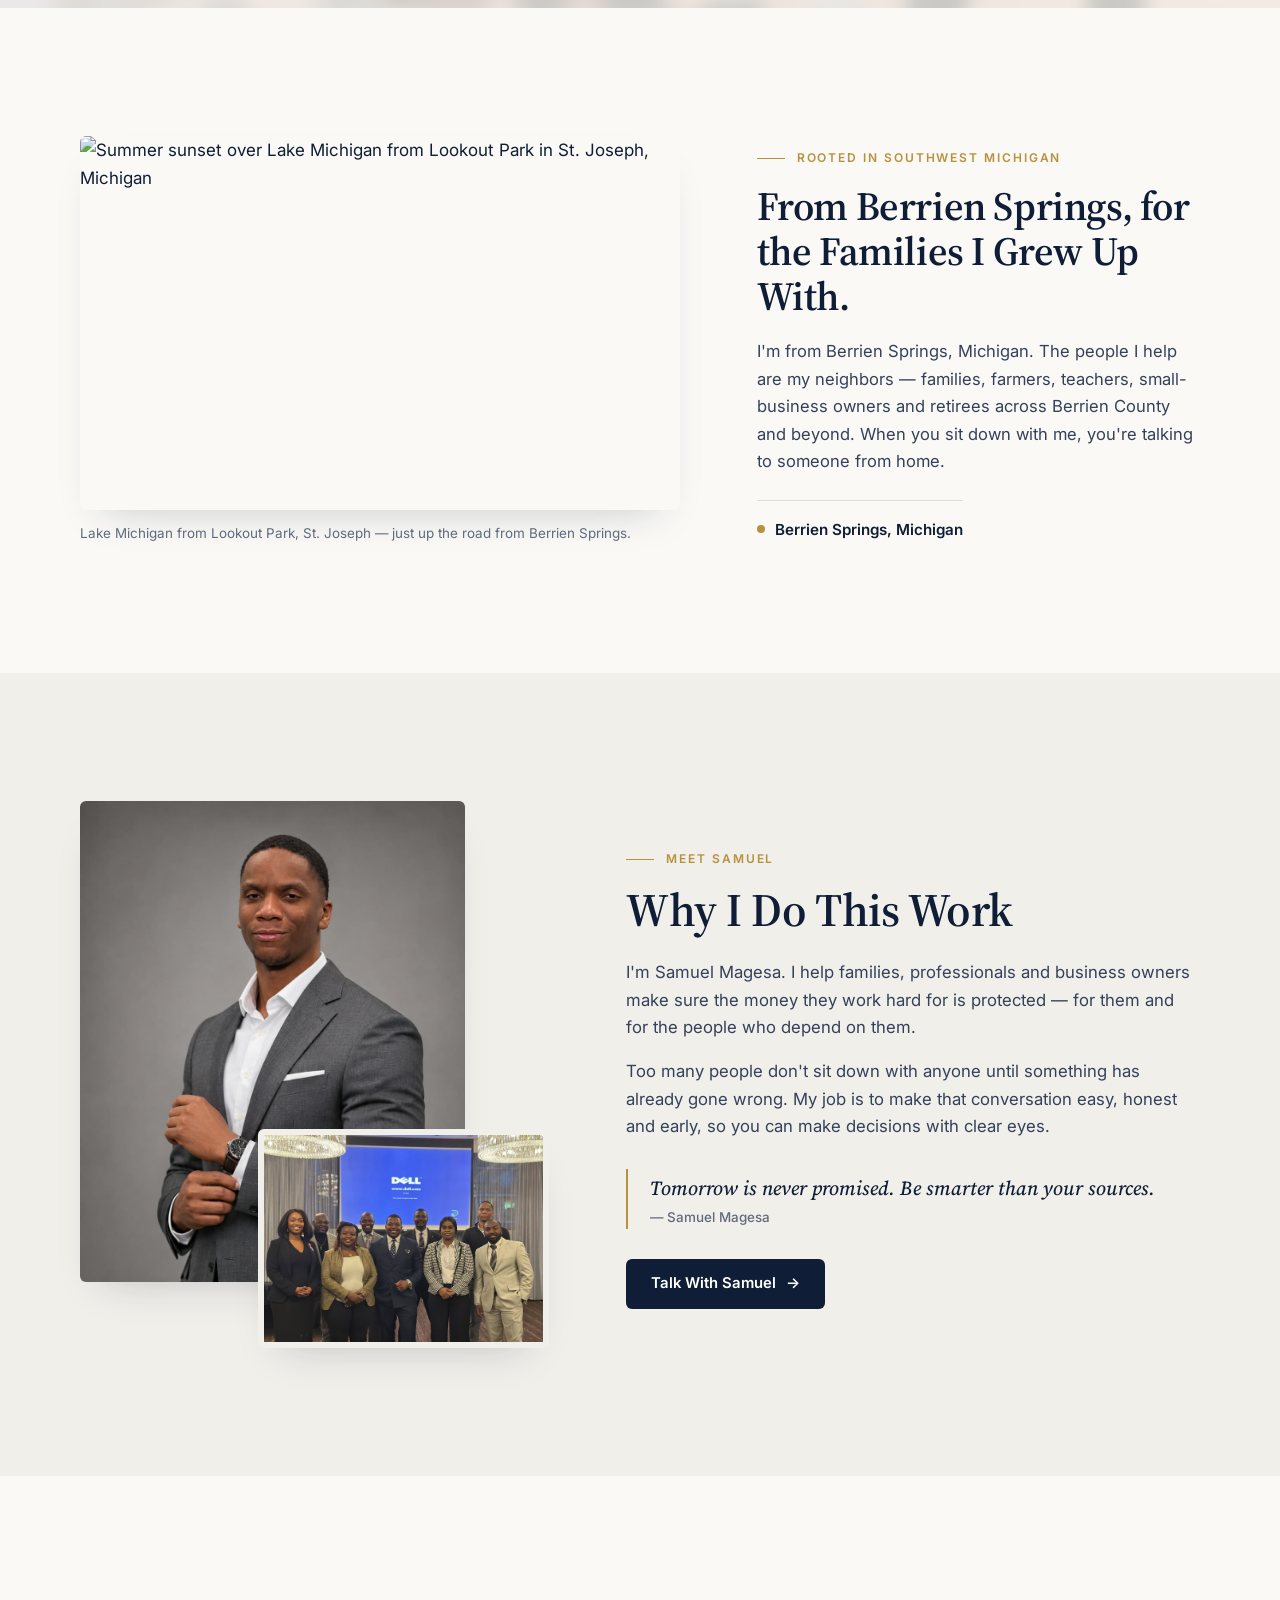
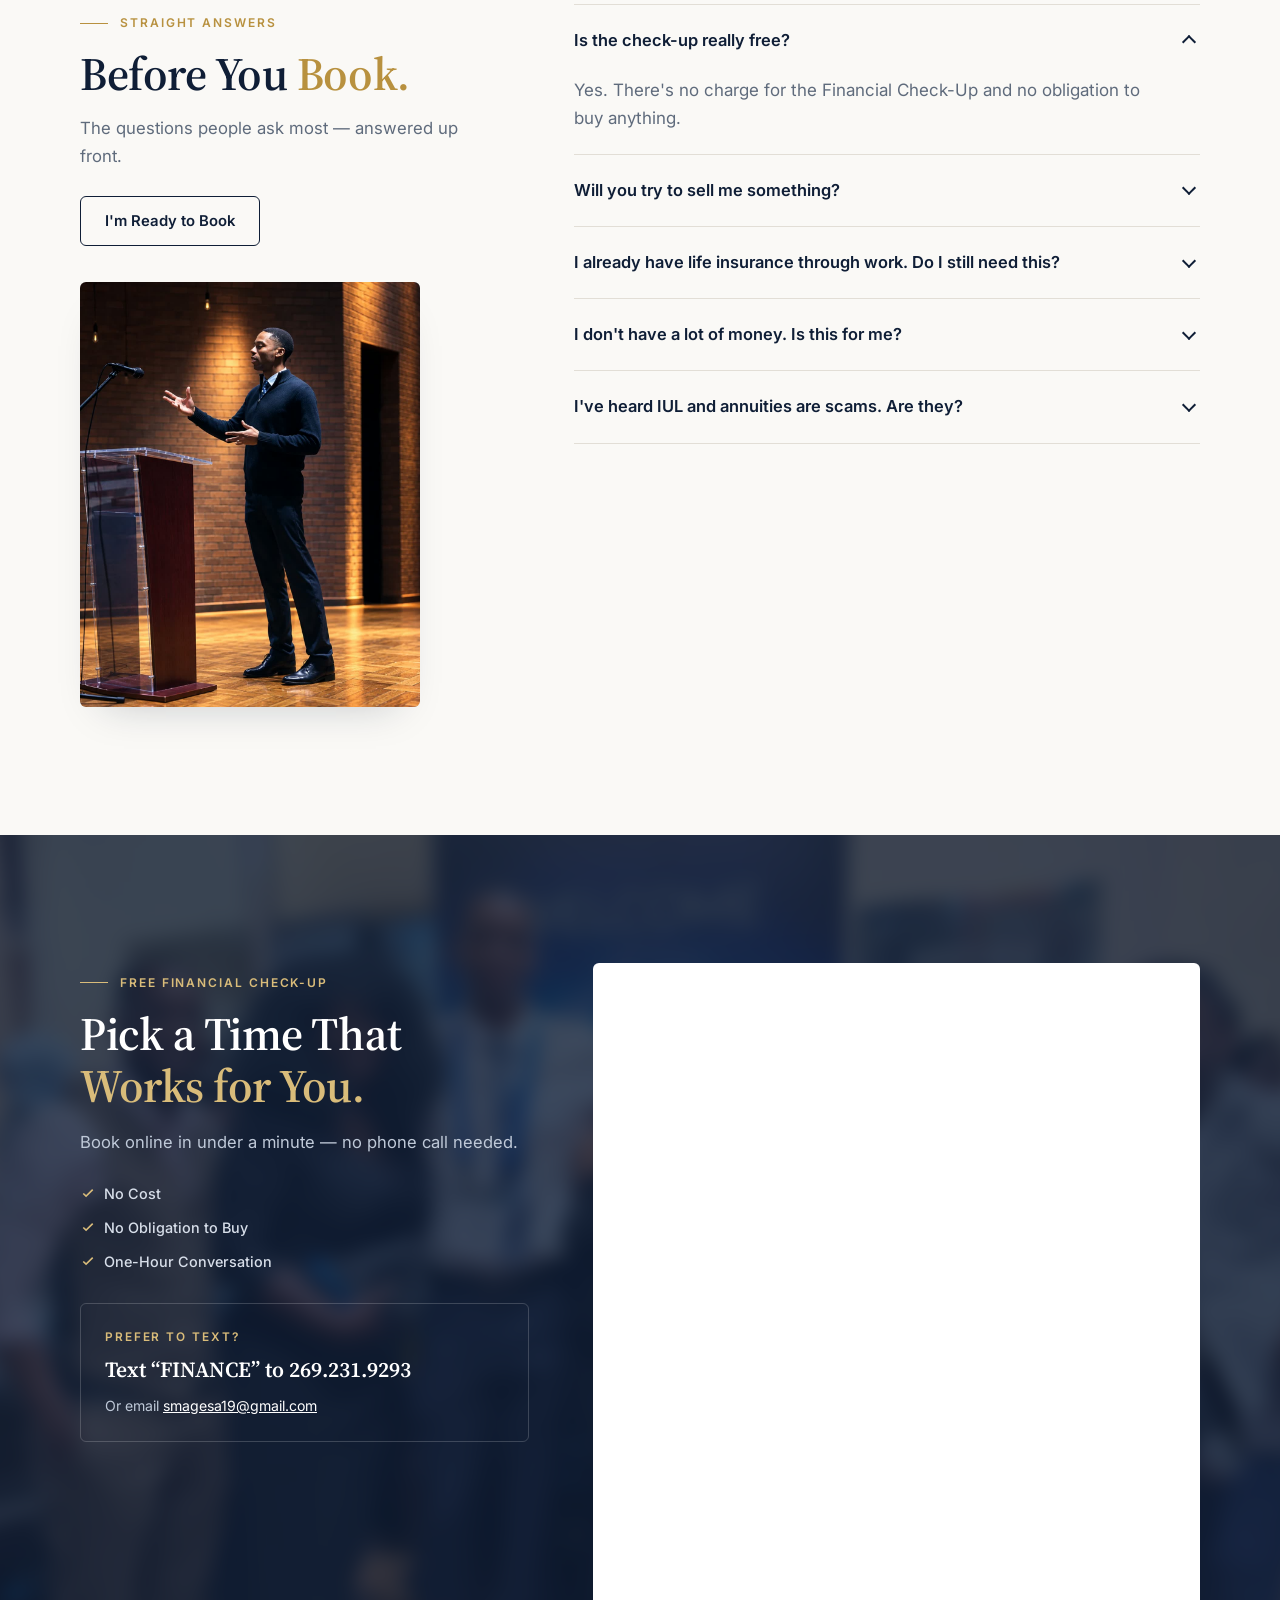
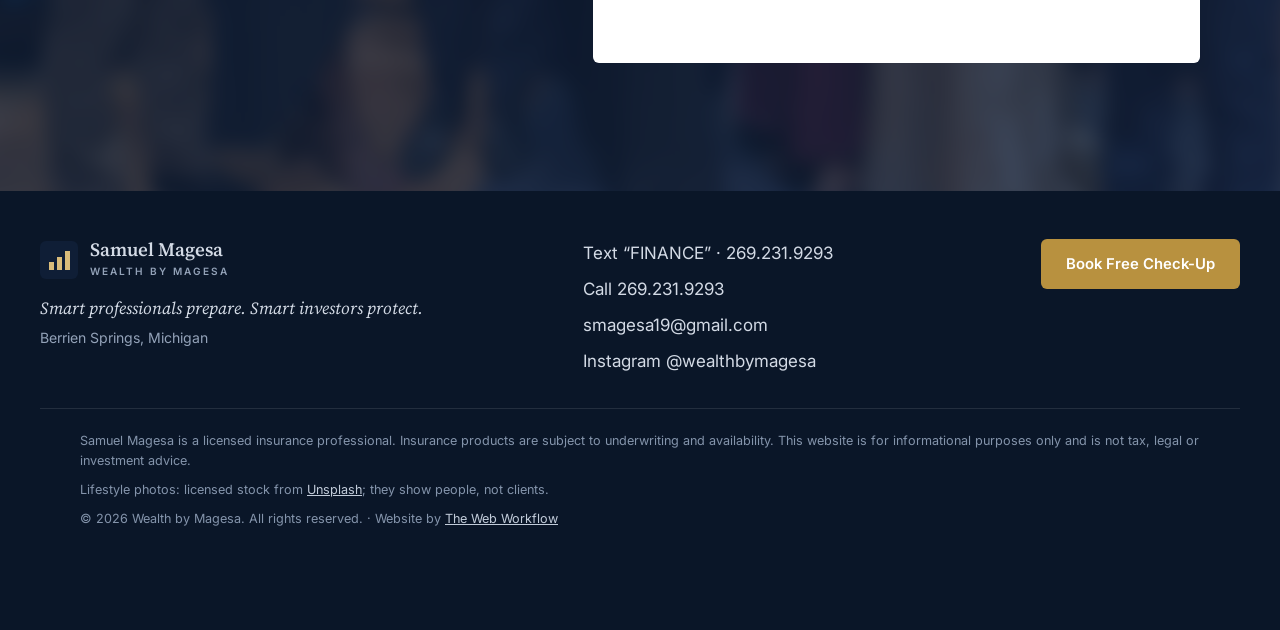
==== commit 653d7a9c: "Remove pay section, use Samuel's photos, add hidden testimonials template, title-case headings Co-Au" ====
--- a/index.html
+++ b/index.html
@@ -25,7 +25,7 @@
     ============================================================
     HOW TO EDIT THIS PAGE
     - All words on the site are in this file. Change the text
-      between the tags (e.g. <h2>Your words</h2>) and save.
+      between the tags (e.g. <h2>Your Words</h2>) and save.
     - Don't delete the < > tags or class="..." parts — only text.
     - Photos: change src="..." to a new image path or URL.
       Samuel's own photos live in assets/img/.
@@ -70,13 +70,13 @@
       <div class="wrap hero__grid">
         <div class="hero__copy">
           <p class="chip"><span class="chip__dot"></span><span>Free Financial Check-Up</span> · <span>Berrien Springs, Michigan</span></p>
-          <h1><span class="h1-line">Smart professionals prepare.</span><span class="h1-line h1-line--accent"><span>Smart investors protect.</span></span></h1>
+          <h1><span class="h1-line">Smart Professionals Prepare.</span><span class="h1-line h1-line--accent"><span>Smart Investors Protect.</span></span></h1>
           <p class="lede">Sit down with Samuel for a free review of your income protection, life insurance, retirement accounts and legacy plan. You'll leave knowing exactly where the gaps are. No cost, no obligation, no pressure.</p>
           <div class="hero__actions">
             <a class="btn btn--navy btn--lg" href="#book">Book My Free Check-Up <span class="arrow" aria-hidden="true">→</span></a>
             <a class="btn btn--line btn--lg" href="sms:+12692319293?&amp;body=FINANCE"><span>Text “<span>FINANCE</span>”</span></a>
           </div>
-          <ul class="promises"><li>No cost</li><li>No obligation to buy</li><li>One-hour conversation</li></ul>
+          <ul class="promises"><li>No Cost</li><li>No Obligation to Buy</li><li>One-Hour Conversation</li></ul>
         </div>
 
         <div class="hero__stage">
@@ -87,50 +87,36 @@
     </section>
 
     <!-- MARQUEE -->
-    <div class="marquee" aria-hidden="true"><div class="marquee__track"><span>Income protection</span><i></i><span>Life insurance</span><i></i><span>Long-term care</span><i></i><span>Term &amp; permanent life insurance</span><i></i><span>Indexed universal life</span><i></i><span>College savings plans</span><i></i><span>401(k) &amp; IRA rollovers</span><i></i><span>Fixed indexed annuities</span><i></i><span>Retirement income strategy</span><i></i><span>Legacy planning</span><i></i><span>Wills &amp; living trusts</span><i></i><span>Executive bonus plans for business owners</span><i></i><span>Income protection</span><i></i><span>Life insurance</span><i></i><span>Long-term care</span><i></i><span>Term &amp; permanent life insurance</span><i></i><span>Indexed universal life</span><i></i><span>College savings plans</span><i></i><span>401(k) &amp; IRA rollovers</span><i></i><span>Fixed indexed annuities</span><i></i><span>Retirement income strategy</span><i></i><span>Legacy planning</span><i></i><span>Wills &amp; living trusts</span><i></i><span>Executive bonus plans for business owners</span><i></i></div></div>
+    <div class="marquee" aria-hidden="true"><div class="marquee__track"><span>Income Protection</span><i></i><span>Life Insurance</span><i></i><span>Long-Term Care</span><i></i><span>Term &amp; Permanent Life Insurance</span><i></i><span>Indexed Universal Life</span><i></i><span>College Savings Plans</span><i></i><span>401(k) &amp; IRA Rollovers</span><i></i><span>Fixed Indexed Annuities</span><i></i><span>Retirement Income Strategy</span><i></i><span>Legacy Planning</span><i></i><span>Wills &amp; Living Trusts</span><i></i><span>Executive Bonus Plans for Business Owners</span><i></i><span>Income Protection</span><i></i><span>Life Insurance</span><i></i><span>Long-Term Care</span><i></i><span>Term &amp; Permanent Life Insurance</span><i></i><span>Indexed Universal Life</span><i></i><span>College Savings Plans</span><i></i><span>401(k) &amp; IRA Rollovers</span><i></i><span>Fixed Indexed Annuities</span><i></i><span>Retirement Income Strategy</span><i></i><span>Legacy Planning</span><i></i><span>Wills &amp; Living Trusts</span><i></i><span>Executive Bonus Plans for Business Owners</span><i></i></div></div>
 
     <!-- HOW IT WORKS -->
     <section class="section" id="how">
       <div class="wrap">
         <header class="head">
           <p class="eyebrow">What happens on the check-up</p>
-          <h2>A conversation, <span class="hl">not a sales pitch.</span></h2>
+          <h2>A Conversation, <span class="hl">Not a Sales Pitch.</span></h2>
           <p class="head__sub">Here's exactly what to expect — so there are no surprises.</p>
         </header>
         <div class="steps-wrap">
-          <ol class="steps"><li class="step reveal"><span class="step__n">1</span><h3>Book a time</h3><p>Pick a slot on my calendar or text FINANCE. Takes under a minute.</p></li><li class="step reveal"><span class="step__n">2</span><h3>We review what you have</h3><p>Work benefits, old 401(k)s, life insurance, savings. Bring what you've got — or nothing at all.</p></li><li class="step reveal"><span class="step__n">3</span><h3>You get straight answers</h3><p>I show you where you're covered and where you're exposed. What you do next is completely up to you.</p></li></ol>
+          <ol class="steps"><li class="step reveal"><span class="step__n">1</span><h3>Book a Time</h3><p>Pick a slot on my calendar or text FINANCE. Takes under a minute.</p></li><li class="step reveal"><span class="step__n">2</span><h3>We Review What You Have</h3><p>Work benefits, old 401(k)s, life insurance, savings. Bring what you've got — or nothing at all.</p></li><li class="step reveal"><span class="step__n">3</span><h3>You Get Straight Answers</h3><p>I show you where you're covered and where you're exposed. What you do next is completely up to you.</p></li></ol>
         </div>
         <div class="assure reveal">
           <p><strong>No cost. No obligation.</strong> You don't need to bring anything, and you don't need to decide anything on the call.</p>
-          <a class="btn btn--gold btn--sm" href="#book">Pick a time →</a>
-        </div>
-      </div>
-    </section>
-
-    <!-- STRAIGHT TALK -->
-    <section class="section talk-band has-bg" id="straight-talk" style="--bg-img: url('/assets/img/bg-team-event.jpg')">
-      <div class="wrap talk">
-        <div class="talk__head">
-          <p class="eyebrow eyebrow--light">Straight talk</p>
-          <h2>How I get paid — up front.</h2>
-          
-        <!-- LICENSE / CREDENTIALS — add once Samuel provides them. Paste inside the talk__head div:
-               <ul class="creds">
-                 <li><b>Licensed Life &amp; Health Insurance Agent</b><a href="https://difs.state.mi.us/locators" target="_blank" rel="noopener">Michigan License #0000000 — verify ↗</a></li>
-               </ul> -->
-        </div>
-        <div class="talk__list"><div class="talk__item reveal"><h3>The check-up costs you nothing</h3><p>You never pay me for the review, today or later.</p></div><div class="talk__item reveal"><h3>I'm paid by the companies, not by you</h3><p>If you choose a policy or annuity through me, the insurance company pays me a commission. I'll tell you how that works on anything I recommend — before you decide.</p></div><div class="talk__item reveal"><h3>No follow-up calls you didn't ask for</h3><p>Book online with just your name and email. If you don't want to move forward, that's the end of it.</p></div></div>
-      </div>
-    </section>
+          <a class="btn btn--gold btn--sm" href="#book">Pick a Time →</a>
+        </div>
+      </div>
+    </section>
+
+    
 
     <!-- WHO -->
     <section class="section">
       <div class="wrap">
         <header class="head">
           <p class="eyebrow">Who I help</p>
-          <h2>Built around <span class="hl">where you are</span> in life.</h2>
-        </header>
-        <div class="people"><article class="person reveal person--0"><div class="person__img"><img src="https://images.unsplash.com/photo-1761839258568-fd466a93f68b?auto=format&amp;fit=crop&amp;w=700&amp;q=72" alt="Family cooking together in a bright kitchen" loading="lazy"></div><h3>Young families</h3><p>Make sure your kids are taken care of if your income stops.</p></article><article class="person reveal person--1"><div class="person__img"><img src="https://images.unsplash.com/photo-1703627775484-95289b546d1b?auto=format&amp;fit=crop&amp;w=700&amp;q=72" alt="Smiling retired couple sitting together on a garden bench" loading="lazy"></div><h3>Pre-retirees &amp; retirees</h3><p>Turn what you've saved into income you can count on.</p></article><article class="person reveal person--2"><div class="person__img"><img src="https://images.unsplash.com/photo-1604933762021-54a5858c9832?auto=format&amp;fit=crop&amp;w=700&amp;q=72" alt="Self-employed woman working on her laptop" loading="lazy"></div><h3>Self-employed</h3><p>No employer plan? Build your own safety net and retirement.</p></article><article class="person reveal person--3"><div class="person__img"><img src="https://images.unsplash.com/photo-1687422808311-a776f467a468?auto=format&amp;fit=crop&amp;w=700&amp;q=72" alt="Small-business owner smiling behind the counter of her shop" loading="lazy"></div><h3>Business owners</h3><p>Protect the business, reward key people, plan your exit.</p></article></div>
+          <h2>Built Around <span class="hl">Where You Are</span> in Life.</h2>
+        </header>
+        <div class="people"><article class="person reveal person--0"><div class="person__img"><img src="https://images.unsplash.com/photo-1761839258568-fd466a93f68b?auto=format&amp;fit=crop&amp;w=700&amp;q=72" alt="Family cooking together in a bright kitchen" loading="lazy"></div><h3>Young Families</h3><p>Make sure your kids are taken care of if your income stops.</p></article><article class="person reveal person--1"><div class="person__img"><img src="https://images.unsplash.com/photo-1703627775484-95289b546d1b?auto=format&amp;fit=crop&amp;w=700&amp;q=72" alt="Smiling retired couple sitting together on a garden bench" loading="lazy"></div><h3>Pre-Retirees &amp; Retirees</h3><p>Turn what you've saved into income you can count on.</p></article><article class="person reveal person--2"><div class="person__img"><img src="https://images.unsplash.com/photo-1604933762021-54a5858c9832?auto=format&amp;fit=crop&amp;w=700&amp;q=72" alt="Self-employed woman working on her laptop" loading="lazy"></div><h3>Self-Employed</h3><p>No employer plan? Build your own safety net and retirement.</p></article><article class="person reveal person--3"><div class="person__img"><img src="https://images.unsplash.com/photo-1687422808311-a776f467a468?auto=format&amp;fit=crop&amp;w=700&amp;q=72" alt="Small-business owner smiling behind the counter of her shop" loading="lazy"></div><h3>Business Owners</h3><p>Protect the business, reward key people, plan your exit.</p></article></div>
       </div>
     </section>
 
@@ -139,10 +125,10 @@
       <div class="wrap">
         <header class="head">
           <p class="eyebrow">Services</p>
-          <h2>Four things worth <span class="hl">protecting.</span></h2>
+          <h2>Four Things Worth <span class="hl">Protecting.</span></h2>
           <p class="head__sub">The check-up looks at all four. You only act on what matters to you.</p>
         </header>
-        <div class="pillars"><article class="pillar reveal"><span class="pillar__n">01</span><h3>Protect your income</h3><ul><li>Income protection</li><li>Life insurance</li><li>Long-term care</li></ul></article><article class="pillar reveal"><span class="pillar__n">02</span><h3>Protect your family</h3><ul><li>Term &amp; permanent life insurance</li><li>Indexed universal life</li><li>College savings plans</li></ul></article><article class="pillar reveal"><span class="pillar__n">03</span><h3>Protect your future</h3><ul><li>401(k) &amp; IRA rollovers</li><li>Fixed indexed annuities</li><li>Retirement income strategy</li></ul></article><article class="pillar reveal"><span class="pillar__n">04</span><h3>Protect your legacy</h3><ul><li>Legacy planning</li><li>Wills &amp; living trusts</li><li>Executive bonus plans for business owners</li></ul></article></div>
+        <div class="pillars"><article class="pillar reveal"><span class="pillar__n">01</span><h3>Protect Your Income</h3><ul><li>Income Protection</li><li>Life Insurance</li><li>Long-Term Care</li></ul></article><article class="pillar reveal"><span class="pillar__n">02</span><h3>Protect Your Family</h3><ul><li>Term &amp; Permanent Life Insurance</li><li>Indexed Universal Life</li><li>College Savings Plans</li></ul></article><article class="pillar reveal"><span class="pillar__n">03</span><h3>Protect Your Future</h3><ul><li>401(k) &amp; IRA Rollovers</li><li>Fixed Indexed Annuities</li><li>Retirement Income Strategy</li></ul></article><article class="pillar reveal"><span class="pillar__n">04</span><h3>Protect Your Legacy</h3><ul><li>Legacy Planning</li><li>Wills &amp; Living Trusts</li><li>Executive Bonus Plans for Business Owners</li></ul></article></div>
       </div>
     </section>
 
@@ -155,7 +141,7 @@
         </figure>
         <div class="home__copy">
           <p class="eyebrow">Rooted in Southwest Michigan</p>
-          <h2>From Berrien Springs, for the families I grew up with.</h2>
+          <h2>From Berrien Springs, for the Families I Grew Up With.</h2>
           <p class="lede reveal">I'm from Berrien Springs, Michigan. The people I help are my neighbors — families, farmers, teachers, small-business owners and retirees across Berrien County and beyond. When you sit down with me, you're talking to someone from home.</p>
           <div class="pin reveal"><span class="pin__dot" aria-hidden="true"></span><span>Berrien Springs, Michigan</span></div>
         </div>
@@ -167,30 +153,26 @@
       <div class="wrap story">
         <div class="story__media reveal">
           <img class="story__img" src="assets/img/samuel-grey-studio.jpg" alt="Portrait of Samuel Magesa in a grey suit" loading="lazy" width="900" height="1200">
-          <img class="story__img2" src="assets/img/samuel-arms-crossed.jpg" alt="Samuel Magesa in a white shirt, arms crossed, smiling" loading="lazy" width="1000" height="1333">
+          <img class="story__img2" src="assets/img/bg-team-event.jpg" alt="Samuel Magesa with fellow professionals at a community event" loading="lazy" width="1400" height="1050">
         </div>
         <div class="story__copy">
           <p class="eyebrow">Meet Samuel</p>
-          <h2>Why I do this work</h2>
+          <h2>Why I Do This Work</h2>
           <div><p class="reveal">I'm Samuel Magesa. I help families, professionals and business owners make sure the money they work hard for is protected — for them and for the people who depend on them.</p><p class="reveal">Too many people don't sit down with anyone until something has already gone wrong. My job is to make that conversation easy, honest and early, so you can make decisions with clear eyes.</p></div>
           <blockquote class="quote reveal"><span>Tomorrow is never promised. Be smarter than your sources.</span><cite>— <span>Samuel Magesa</span></cite></blockquote>
-          <a class="btn btn--navy" href="#book">Talk with Samuel <span class="arrow" aria-hidden="true">→</span></a>
-        </div>
-      </div>
-    </section>
-
-    <!-- REVIEWS — hidden until there are real reviews.
-         To show it: delete the word  hidden  from the <section> tag below,
-         then copy this block once per review into <div class="reviews">:
-           <figure class="review reveal">
-             <blockquote>"Review text here."</blockquote>
-             <figcaption>First name L.<small>Short detail, e.g. Mother of two</small></figcaption>
-           </figure>
-         Use REAL client reviews only (with their permission). -->
+          <a class="btn btn--navy" href="#book">Talk With Samuel <span class="arrow" aria-hidden="true">→</span></a>
+        </div>
+      </div>
+    </section>
+
+    <!-- TESTIMONIALS — hidden on the live site until there are REAL client reviews.
+         Easiest: open wealthbymagesa.com/edit, type each review over a sample card,
+         switch "Testimonials: Hidden" to "Shown", then Save & publish.
+         Never publish made-up reviews (FTC rules ban fake testimonials). -->
     <section class="section" id="reviews" hidden="">
       <div class="wrap">
-        <header class="head"><p class="eyebrow">Client stories</p><h2>What people <span class="hl">say.</span></h2></header>
-        <div class="reviews"></div>
+        <header class="head"><p class="eyebrow">Client stories</p><h2>What People <span class="hl">Say.</span></h2></header>
+        <div class="reviews"><figure class="review reveal"><blockquote>“[Sample — replace with a real review from client 1. Keep it in their own words.]”</blockquote><figcaption>Client name<small>e.g. Small-business owner, Berrien Springs</small></figcaption></figure><figure class="review reveal"><blockquote>“[Sample — replace with a real review from client 2. Keep it in their own words.]”</blockquote><figcaption>Client name<small>e.g. Small-business owner, Berrien Springs</small></figcaption></figure><figure class="review reveal"><blockquote>“[Sample — replace with a real review from client 3. Keep it in their own words.]”</blockquote><figcaption>Client name<small>e.g. Small-business owner, Berrien Springs</small></figcaption></figure></div>
       </div>
     </section>
 
@@ -199,12 +181,12 @@
       <div class="wrap faq">
         <header class="head head--left">
           <p class="eyebrow">Straight answers</p>
-          <h2>Before you <span class="hl">book.</span></h2>
+          <h2>Before You <span class="hl">Book.</span></h2>
           <p class="head__sub">The questions people ask most — answered up front.</p>
-          <a class="btn btn--line" href="#book">I'm ready to book</a>
-          <figure class="faq__img reveal"><img loading="lazy" alt="Couple laughing together while cooking at home" src="https://images.unsplash.com/photo-1575467678950-0c09aad418af?auto=format&amp;fit=crop&amp;w=800&amp;q=72"></figure>
-        </header>
-        <div class="faq__list"><details class="qa reveal" open=""><summary>Is the check-up really free?</summary><p>Yes. There's no charge for the Financial Check-Up and no obligation to buy anything.</p></details><details class="qa reveal"><summary>Will you try to sell me something?</summary><p>If I see a gap, I'll tell you and explain your options. You decide if and when to act — no pressure, no follow-up calls you didn't ask for.</p></details><details class="qa reveal"><summary>I already have life insurance through work. Do I still need this?</summary><p>Maybe not — that's what the check-up is for. Work coverage often ends when the job does and is usually a small multiple of salary. We'll look at whether it's enough.</p></details><details class="qa reveal"><summary>I don't have a lot of money. Is this for me?</summary><p>Yes. Protection matters most when money is tight. We start with where you are today.</p></details><details class="qa reveal"><summary>How do you get paid?</summary><p>The check-up is free. If you choose a product through me, the insurance company pays me a commission — I'll explain exactly how on anything I recommend, before you decide.</p></details><details class="qa reveal"><summary>I've heard IUL and annuities are scams. Are they?</summary><p>They're legitimate tools that are sometimes sold to the wrong people. They're right for some situations and wrong for others — I'll tell you plainly if one doesn't fit you.</p></details></div>
+          <a class="btn btn--line" href="#book">I'm Ready to Book</a>
+          <figure class="faq__img reveal"><img loading="lazy" alt="Samuel Magesa speaking at an event" src="assets/img/bg-speaking.jpg"></figure>
+        </header>
+        <div class="faq__list"><details class="qa reveal" open=""><summary>Is the check-up really free?</summary><p>Yes. There's no charge for the Financial Check-Up and no obligation to buy anything.</p></details><details class="qa reveal"><summary>Will you try to sell me something?</summary><p>If I see a gap, I'll tell you and explain your options. You decide if and when to act — no pressure, no follow-up calls you didn't ask for.</p></details><details class="qa reveal"><summary>I already have life insurance through work. Do I still need this?</summary><p>Maybe not — that's what the check-up is for. Work coverage often ends when the job does and is usually a small multiple of salary. We'll look at whether it's enough.</p></details><details class="qa reveal"><summary>I don't have a lot of money. Is this for me?</summary><p>Yes. Protection matters most when money is tight. We start with where you are today.</p></details><details class="qa reveal"><summary>I've heard IUL and annuities are scams. Are they?</summary><p>They're legitimate tools that are sometimes sold to the wrong people. They're right for some situations and wrong for others — I'll tell you plainly if one doesn't fit you.</p></details></div>
       </div>
     </section>
 
@@ -213,9 +195,9 @@
       <div class="wrap book__grid">
         <div class="book__copy">
           <p class="eyebrow eyebrow--light">Free Financial Check-Up</p>
-          <h2>Pick a time that <span class="hl hl--gold">works for you.</span></h2>
+          <h2>Pick a Time That <span class="hl hl--gold">Works for You.</span></h2>
           <p class="lede">Book online in under a minute — no phone call needed.</p>
-          <ul class="promises promises--light"><li>No cost</li><li>No obligation to buy</li><li>One-hour conversation</li></ul>
+          <ul class="promises promises--light"><li>No Cost</li><li>No Obligation to Buy</li><li>One-Hour Conversation</li></ul>
           <div class="textcard">
             <p>Prefer to text?</p>
             <a class="textcard__big" href="sms:+12692319293?&amp;body=FINANCE">Text “<span>FINANCE</span>” to <span>269.231.9293</span></a>
@@ -224,7 +206,7 @@
         </div>
         <div class="book__cal">
           <div class="calendly-inline-widget" data-calendly="" data-url="https://calendly.com/smagesa19?hide_gdpr_banner=1"></div>
-          <noscript><a class="btn btn--gold" href="https://calendly.com/smagesa19">Open the booking calendar</a></noscript>
+          <noscript><a class="btn btn--gold" href="https://calendly.com/smagesa19">Open the Booking Calendar</a></noscript>
         </div>
       </div>
     </section>
@@ -253,7 +235,7 @@
   </footer>
 
   <div class="mbar">
-    <a class="btn btn--line" href="sms:+12692319293?&amp;body=FINANCE">Text us</a>
+    <a class="btn btn--line" href="sms:+12692319293?&amp;body=FINANCE">Text Us</a>
     <a class="btn btn--navy" href="#book">Book Free Check-Up</a>
   </div>
 
--- a/assets/styles.css
+++ b/assets/styles.css
@@ -180,7 +180,7 @@
 .story { display: grid; grid-template-columns: minmax(0,.9fr) minmax(0,1.1fr); gap: clamp(32px, 6vw, 88px); align-items: center; }
 .story__media { position: relative; padding: 0 18% 14% 0; }
 .story__img { width: 100%; aspect-ratio: 4/5; object-fit: cover; object-position: 50% 15%; border-radius: var(--r); box-shadow: var(--shadow); }
-.story__img2 { position: absolute; right: 0; bottom: 0; width: 44%; aspect-ratio: 4/5; object-fit: cover; object-position: 50% 15%; border-radius: var(--r); border: 6px solid var(--bg-2); box-shadow: var(--shadow); }
+.story__img2 { position: absolute; right: 0; bottom: 0; width: 62%; aspect-ratio: 4/3; object-fit: cover; object-position: 50% 30%; border-radius: var(--r); border: 6px solid var(--bg-2); box-shadow: var(--shadow); }
 .story__copy h2 { margin-bottom: 22px; }
 .story__copy > div > p { color: var(--ink-2); margin-bottom: 16px; font-size: 1.05rem; }
 .quote { margin: 28px 0 30px; padding: 4px 0 4px 22px; border-left: 2px solid var(--gold); font: italic 500 1.25rem/1.5 var(--serif); }
@@ -196,7 +196,7 @@
 /* FAQ */
 .faq { display: grid; grid-template-columns: minmax(0,.8fr) minmax(0,1.2fr); gap: clamp(32px, 6vw, 80px); align-items: start; }
 .faq__img { margin: 36px 0 0; max-width: 340px; }
-.faq__img img { width: 100%; aspect-ratio: 4/5; object-fit: cover; border-radius: var(--r); box-shadow: var(--shadow); }
+.faq__img img { width: 100%; aspect-ratio: 4/5; object-fit: cover; object-position: 60% 30%; border-radius: var(--r); box-shadow: var(--shadow); }
 .faq__list { border-top: 1px solid var(--line); }
 .qa { border-bottom: 1px solid var(--line); }
 .qa summary { list-style: none; cursor: pointer; padding: 22px 48px 22px 0; position: relative; font-weight: 600; font-size: 1.03rem; transition: color .2s; }
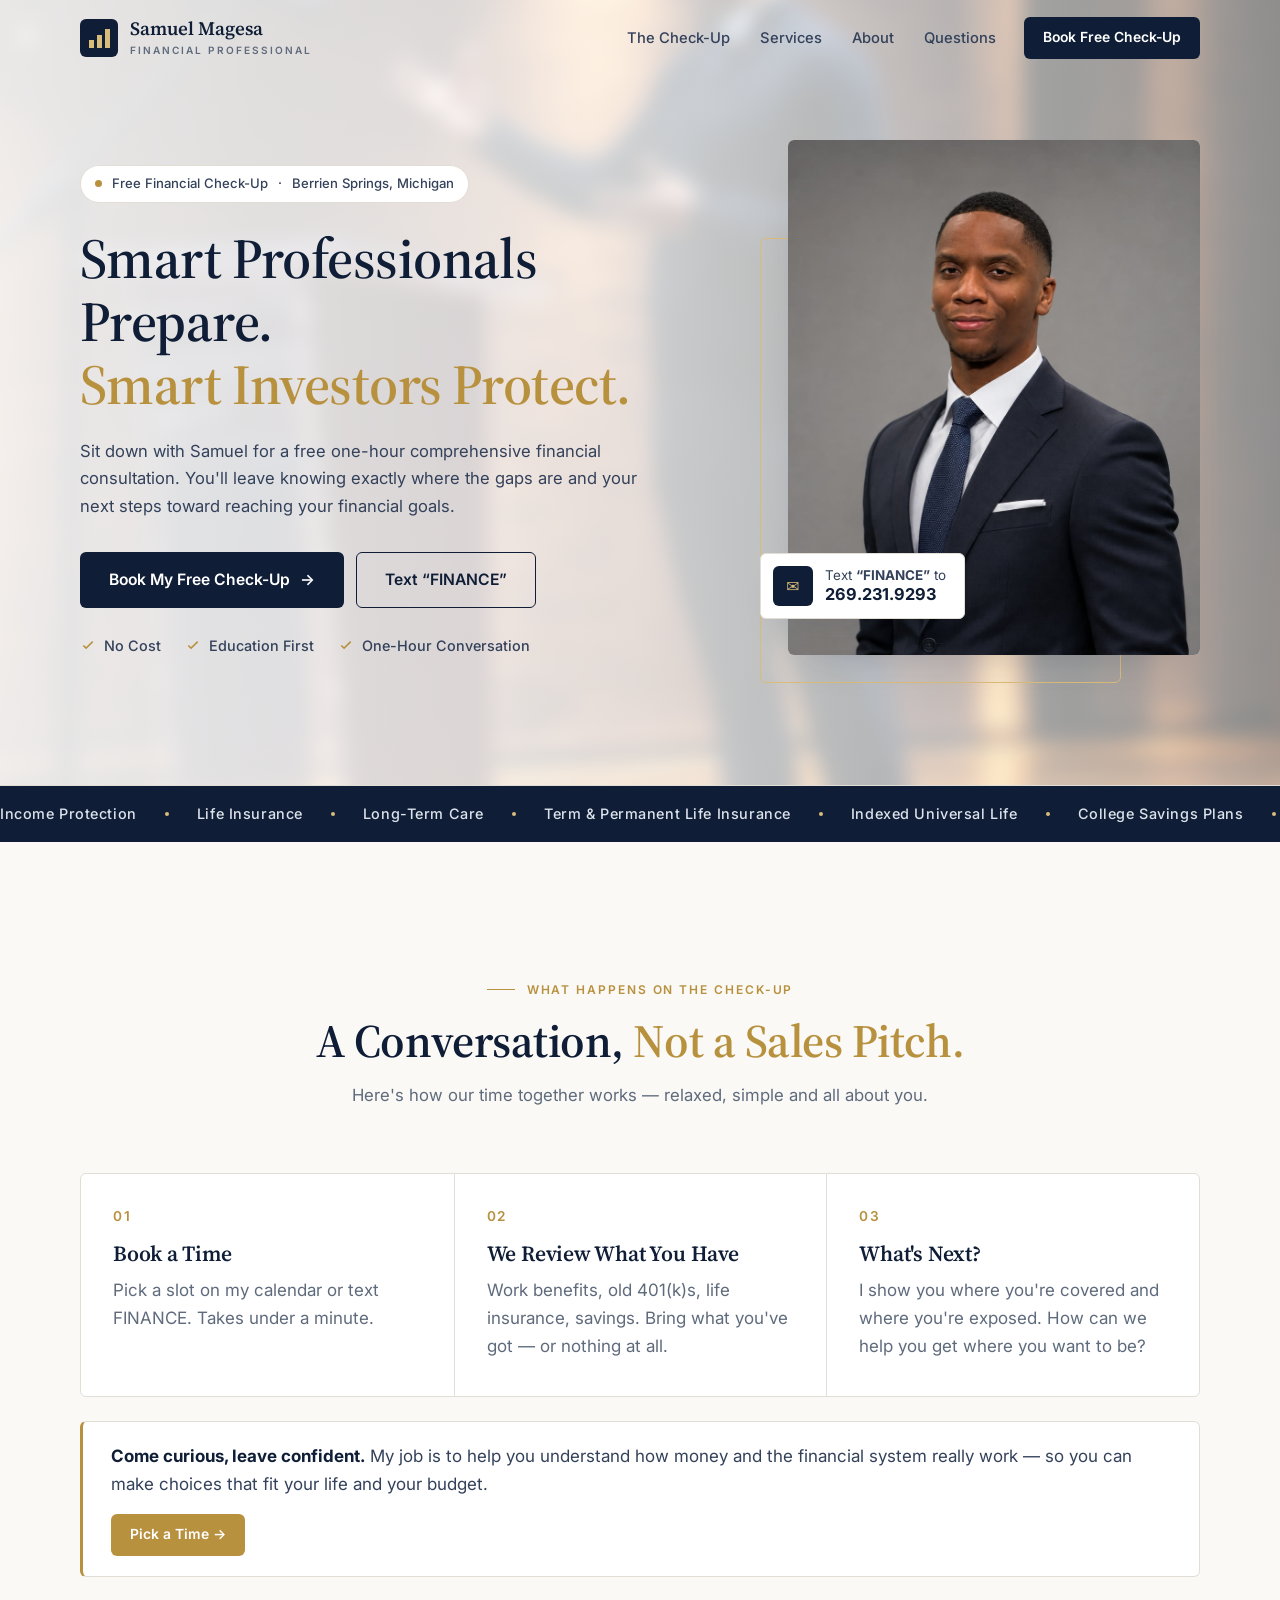
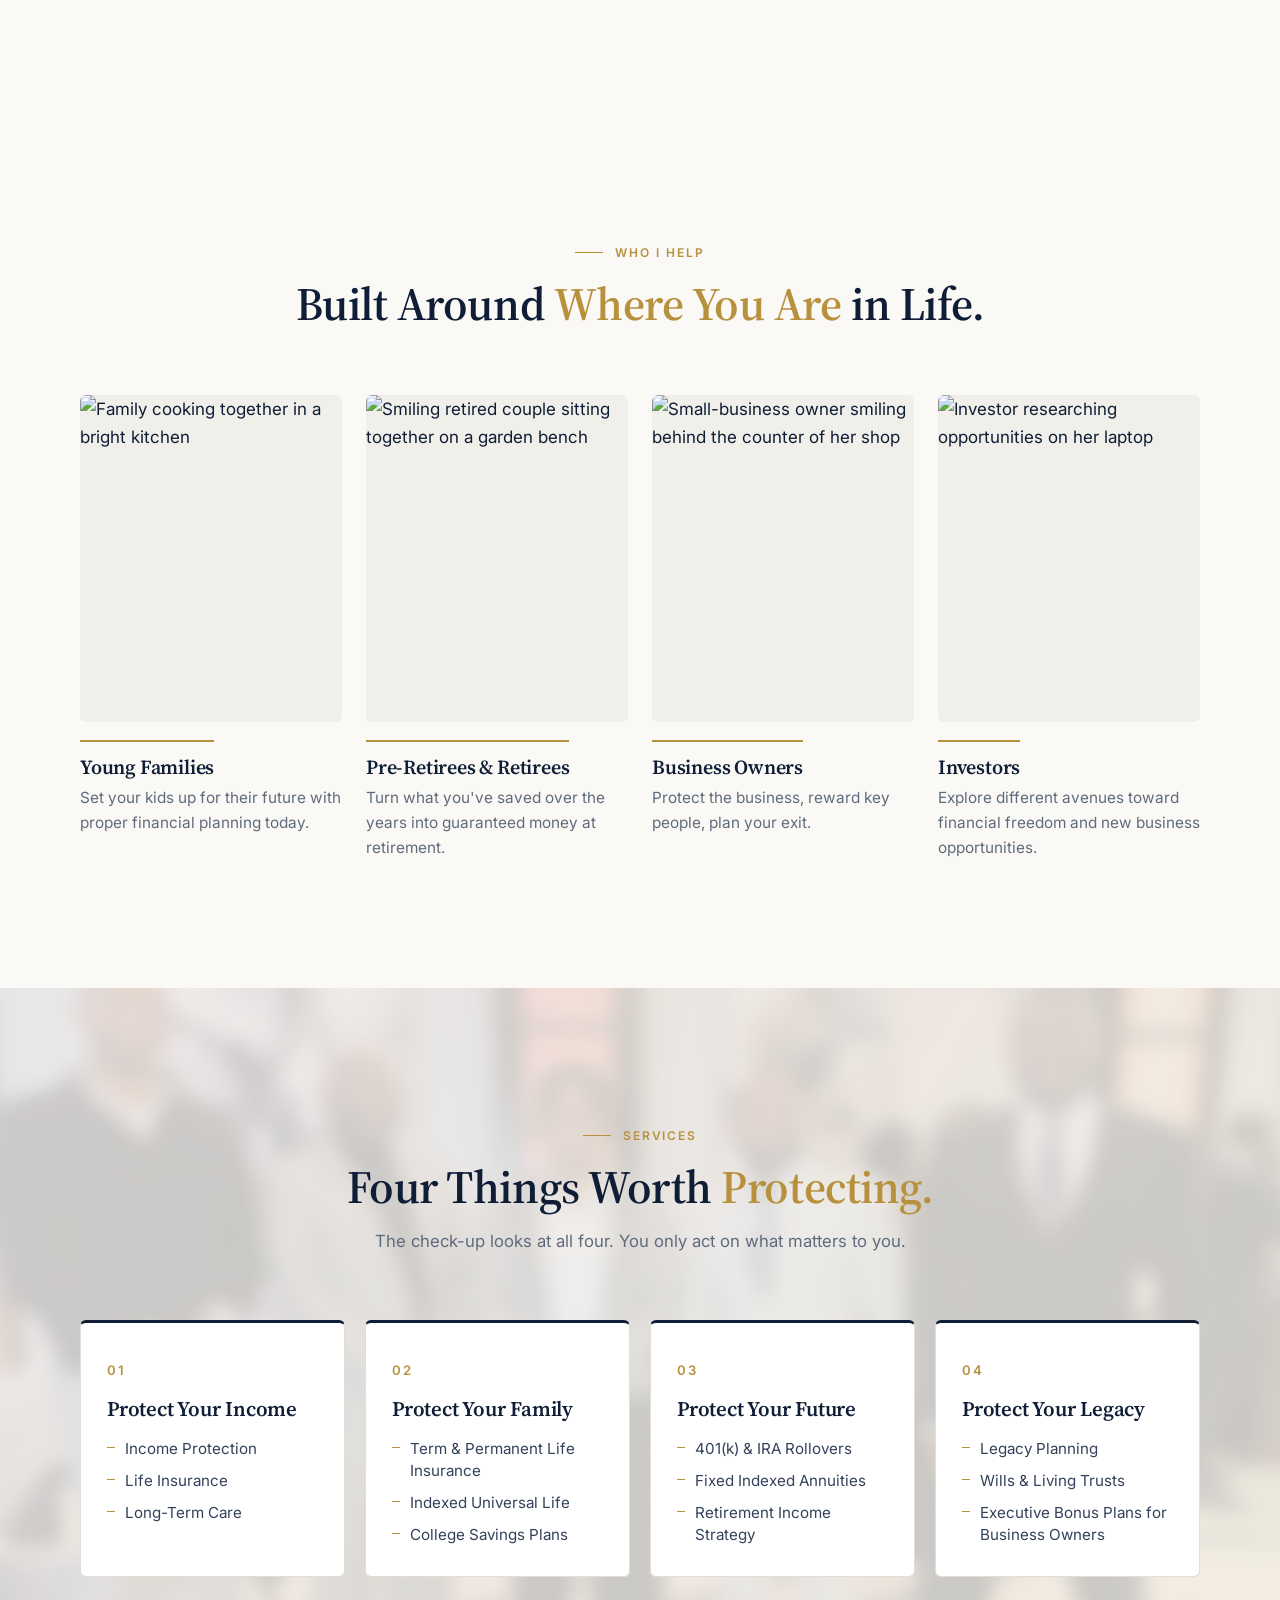
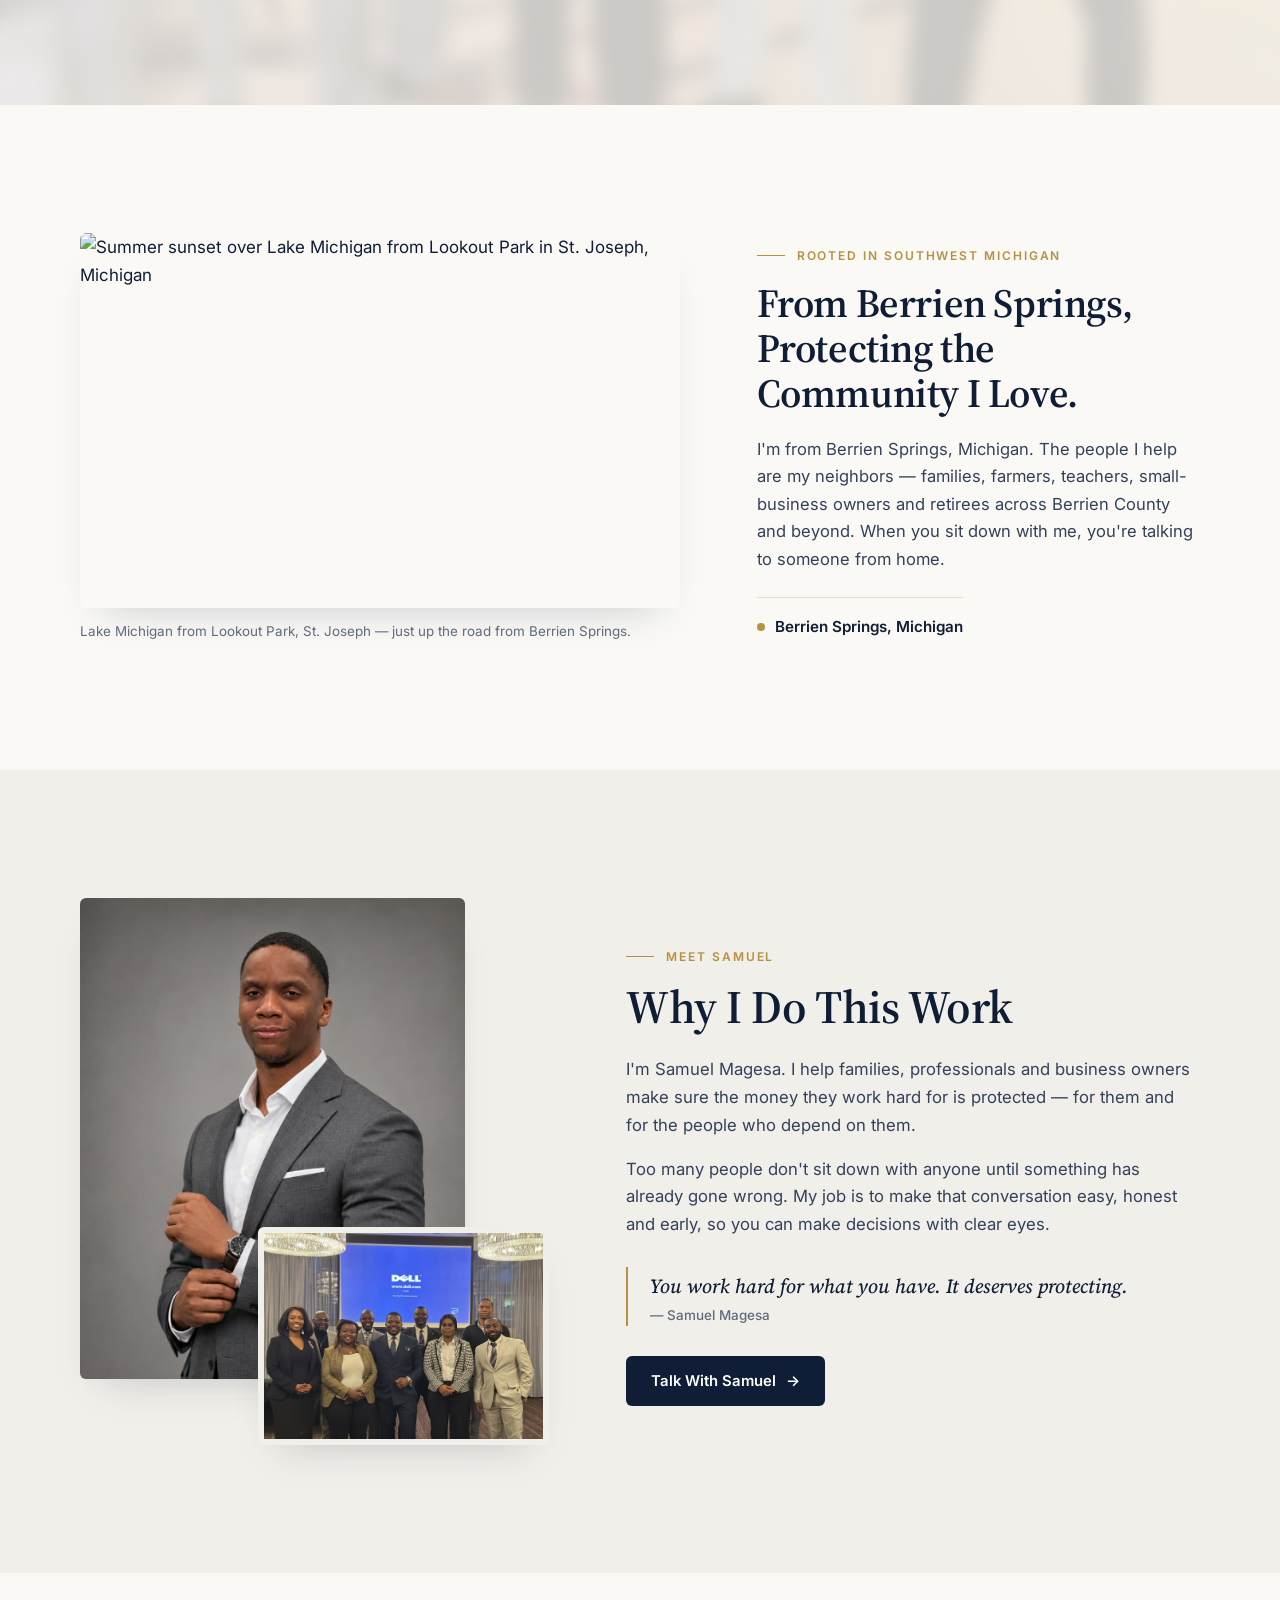
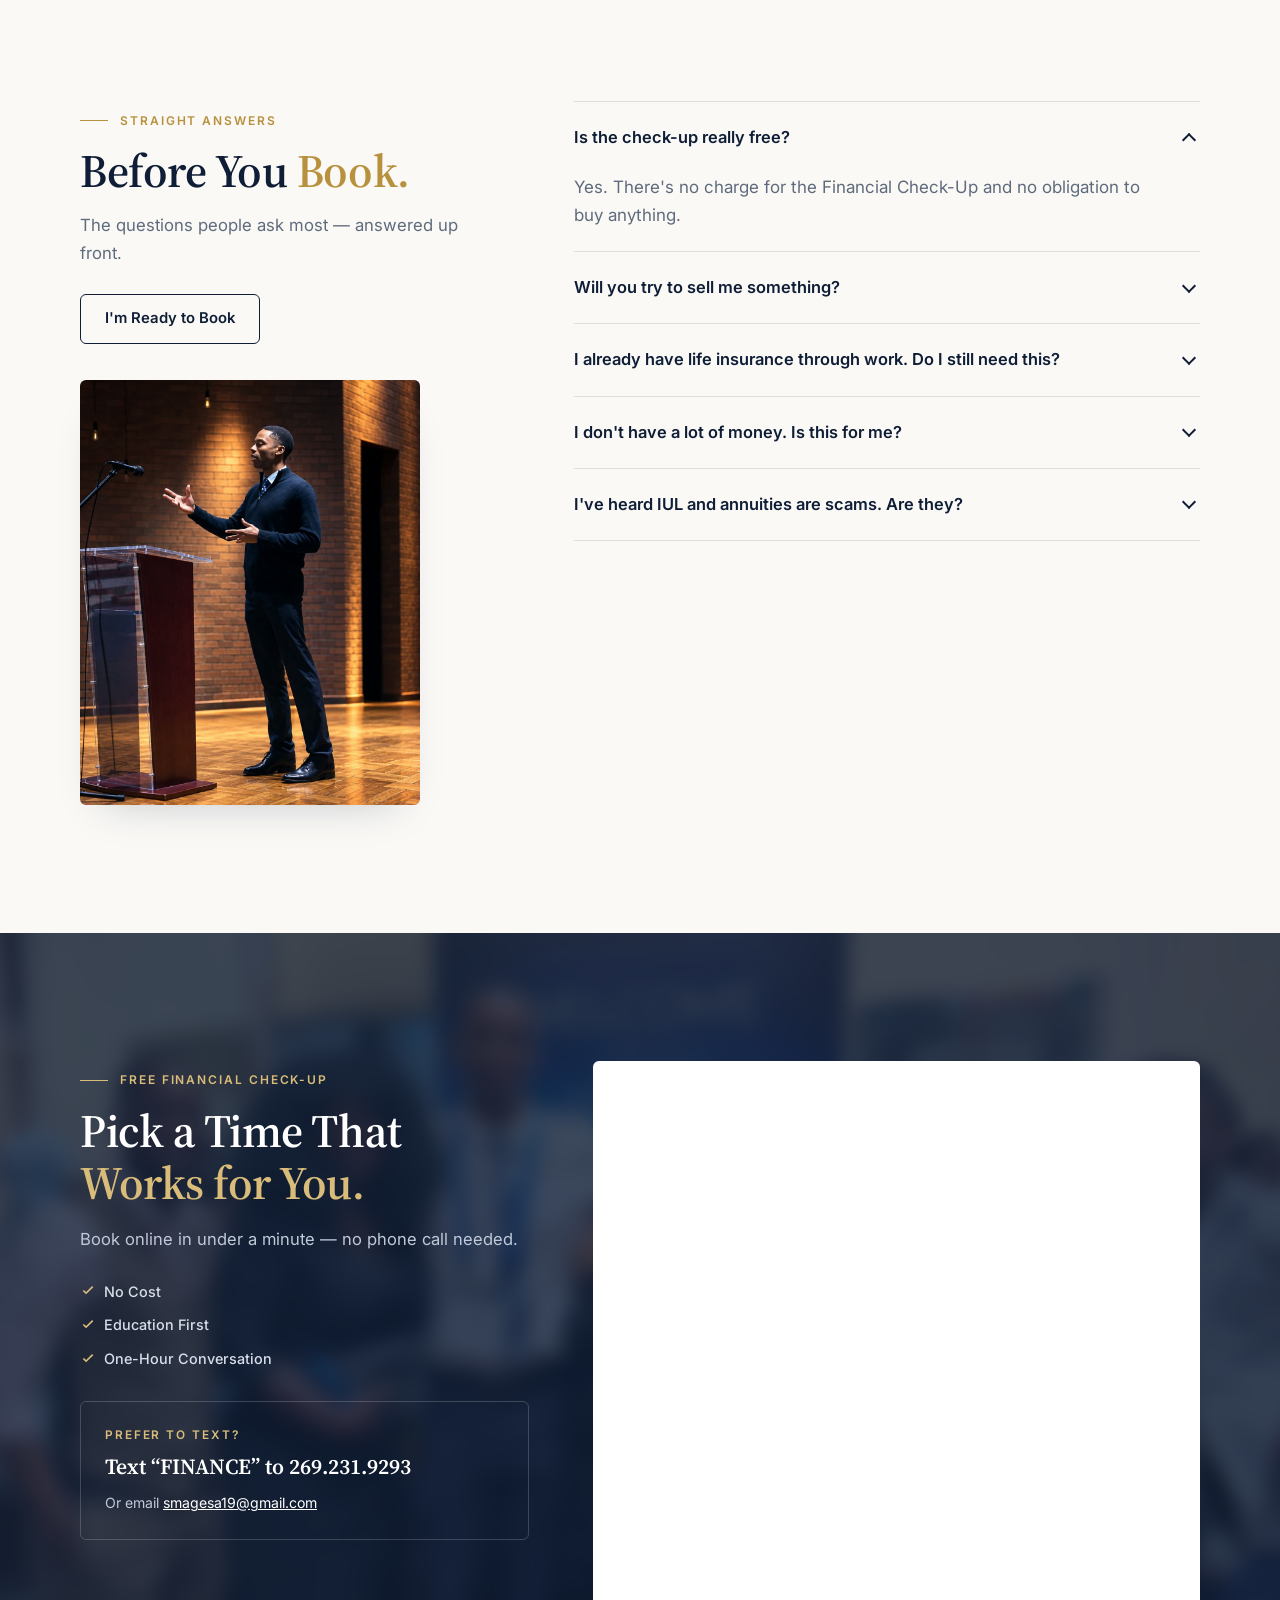
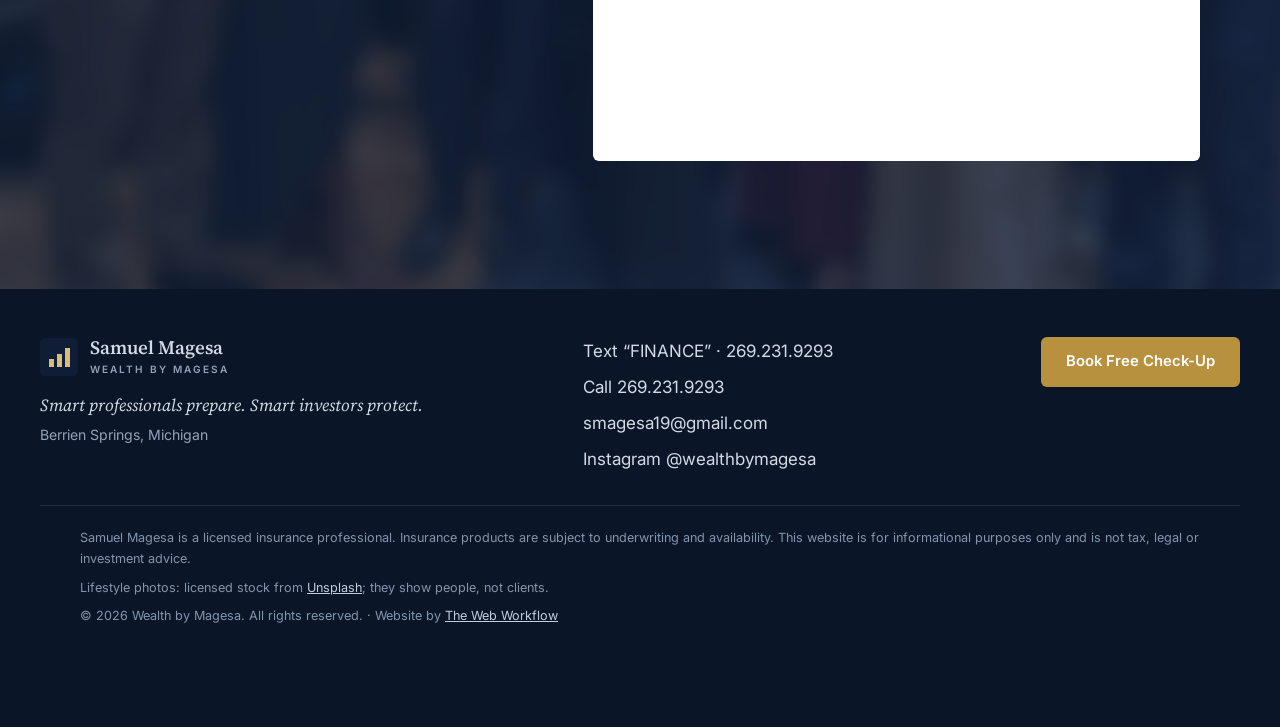
==== commit 978d3f8c: "Client copy changes: consultation wording, friendlier tone, Investors card, new quote Co-Authored-By" ====
--- a/index.html
+++ b/index.html
@@ -3,7 +3,7 @@
   <meta charset="utf-8">
   <meta name="viewport" content="width=device-width, initial-scale=1">
   <title>Samuel Magesa | Wealth by Magesa — Free Financial Check-Up</title>
-  <meta name="description" content="Book a free, no-obligation Financial Check-Up with Samuel Magesa of Berrien Springs, Michigan. Life insurance, retirement income, 401(k) rollovers, college planning and legacy planning for families, retirees, the self-employed and business owners.">
+  <meta name="description" content="Book a free, no-obligation Financial Check-Up with Samuel Magesa of Berrien Springs, Michigan. Life insurance, retirement income, 401(k) rollovers, college planning and legacy planning for families, retirees, business owners and investors.">
   <meta name="theme-color" content="#FBF8F2">
   <link rel="canonical" href="https://wealthbymagesa.com/">
   <meta property="og:url" content="https://wealthbymagesa.com/">
@@ -71,12 +71,12 @@
         <div class="hero__copy">
           <p class="chip"><span class="chip__dot"></span><span>Free Financial Check-Up</span> · <span>Berrien Springs, Michigan</span></p>
           <h1><span class="h1-line">Smart Professionals Prepare.</span><span class="h1-line h1-line--accent"><span>Smart Investors Protect.</span></span></h1>
-          <p class="lede">Sit down with Samuel for a free review of your income protection, life insurance, retirement accounts and legacy plan. You'll leave knowing exactly where the gaps are. No cost, no obligation, no pressure.</p>
+          <p class="lede">Sit down with Samuel for a free one-hour comprehensive financial consultation. You'll leave knowing exactly where the gaps are and your next steps toward reaching your financial goals.</p>
           <div class="hero__actions">
             <a class="btn btn--navy btn--lg" href="#book">Book My Free Check-Up <span class="arrow" aria-hidden="true">→</span></a>
             <a class="btn btn--line btn--lg" href="sms:+12692319293?&amp;body=FINANCE"><span>Text “<span>FINANCE</span>”</span></a>
           </div>
-          <ul class="promises"><li>No Cost</li><li>No Obligation to Buy</li><li>One-Hour Conversation</li></ul>
+          <ul class="promises"><li>No Cost</li><li>Education First</li><li>One-Hour Conversation</li></ul>
         </div>
 
         <div class="hero__stage">
@@ -95,13 +95,13 @@
         <header class="head">
           <p class="eyebrow">What happens on the check-up</p>
           <h2>A Conversation, <span class="hl">Not a Sales Pitch.</span></h2>
-          <p class="head__sub">Here's exactly what to expect — so there are no surprises.</p>
+          <p class="head__sub">Here's how our time together works — relaxed, simple and all about you.</p>
         </header>
         <div class="steps-wrap">
-          <ol class="steps"><li class="step reveal"><span class="step__n">1</span><h3>Book a Time</h3><p>Pick a slot on my calendar or text FINANCE. Takes under a minute.</p></li><li class="step reveal"><span class="step__n">2</span><h3>We Review What You Have</h3><p>Work benefits, old 401(k)s, life insurance, savings. Bring what you've got — or nothing at all.</p></li><li class="step reveal"><span class="step__n">3</span><h3>You Get Straight Answers</h3><p>I show you where you're covered and where you're exposed. What you do next is completely up to you.</p></li></ol>
+          <ol class="steps"><li class="step reveal"><span class="step__n">1</span><h3>Book a Time</h3><p>Pick a slot on my calendar or text FINANCE. Takes under a minute.</p></li><li class="step reveal"><span class="step__n">2</span><h3>We Review What You Have</h3><p>Work benefits, old 401(k)s, life insurance, savings. Bring what you've got — or nothing at all.</p></li><li class="step reveal"><span class="step__n">3</span><h3>What's Next?</h3><p>I show you where you're covered and where you're exposed. How can we help you get where you want to be?</p></li></ol>
         </div>
         <div class="assure reveal">
-          <p><strong>No cost. No obligation.</strong> You don't need to bring anything, and you don't need to decide anything on the call.</p>
+          <p><strong>Come curious, leave confident.</strong> My job is to help you understand how money and the financial system really work — so you can make choices that fit your life and your budget.</p>
           <a class="btn btn--gold btn--sm" href="#book">Pick a Time →</a>
         </div>
       </div>
@@ -116,7 +116,7 @@
           <p class="eyebrow">Who I help</p>
           <h2>Built Around <span class="hl">Where You Are</span> in Life.</h2>
         </header>
-        <div class="people"><article class="person reveal person--0"><div class="person__img"><img src="https://images.unsplash.com/photo-1761839258568-fd466a93f68b?auto=format&amp;fit=crop&amp;w=700&amp;q=72" alt="Family cooking together in a bright kitchen" loading="lazy"></div><h3>Young Families</h3><p>Make sure your kids are taken care of if your income stops.</p></article><article class="person reveal person--1"><div class="person__img"><img src="https://images.unsplash.com/photo-1703627775484-95289b546d1b?auto=format&amp;fit=crop&amp;w=700&amp;q=72" alt="Smiling retired couple sitting together on a garden bench" loading="lazy"></div><h3>Pre-Retirees &amp; Retirees</h3><p>Turn what you've saved into income you can count on.</p></article><article class="person reveal person--2"><div class="person__img"><img src="https://images.unsplash.com/photo-1604933762021-54a5858c9832?auto=format&amp;fit=crop&amp;w=700&amp;q=72" alt="Self-employed woman working on her laptop" loading="lazy"></div><h3>Self-Employed</h3><p>No employer plan? Build your own safety net and retirement.</p></article><article class="person reveal person--3"><div class="person__img"><img src="https://images.unsplash.com/photo-1687422808311-a776f467a468?auto=format&amp;fit=crop&amp;w=700&amp;q=72" alt="Small-business owner smiling behind the counter of her shop" loading="lazy"></div><h3>Business Owners</h3><p>Protect the business, reward key people, plan your exit.</p></article></div>
+        <div class="people"><article class="person reveal person--0"><div class="person__img"><img src="https://images.unsplash.com/photo-1761839258568-fd466a93f68b?auto=format&amp;fit=crop&amp;w=700&amp;q=72" alt="Family cooking together in a bright kitchen" loading="lazy"></div><h3>Young Families</h3><p>Set your kids up for their future with proper financial planning today.</p></article><article class="person reveal person--1"><div class="person__img"><img src="https://images.unsplash.com/photo-1703627775484-95289b546d1b?auto=format&amp;fit=crop&amp;w=700&amp;q=72" alt="Smiling retired couple sitting together on a garden bench" loading="lazy"></div><h3>Pre-Retirees &amp; Retirees</h3><p>Turn what you've saved over the years into guaranteed money at retirement.</p></article><article class="person reveal person--2"><div class="person__img"><img src="https://images.unsplash.com/photo-1687422808311-a776f467a468?auto=format&amp;fit=crop&amp;w=700&amp;q=72" alt="Small-business owner smiling behind the counter of her shop" loading="lazy"></div><h3>Business Owners</h3><p>Protect the business, reward key people, plan your exit.</p></article><article class="person reveal person--3"><div class="person__img"><img src="https://images.unsplash.com/photo-1604933762021-54a5858c9832?auto=format&amp;fit=crop&amp;w=700&amp;q=72" alt="Investor researching opportunities on her laptop" loading="lazy"></div><h3>Investors</h3><p>Explore different avenues toward financial freedom and new business opportunities.</p></article></div>
       </div>
     </section>
 
@@ -141,7 +141,7 @@
         </figure>
         <div class="home__copy">
           <p class="eyebrow">Rooted in Southwest Michigan</p>
-          <h2>From Berrien Springs, for the Families I Grew Up With.</h2>
+          <h2>From Berrien Springs, Protecting the Community I Love.</h2>
           <p class="lede reveal">I'm from Berrien Springs, Michigan. The people I help are my neighbors — families, farmers, teachers, small-business owners and retirees across Berrien County and beyond. When you sit down with me, you're talking to someone from home.</p>
           <div class="pin reveal"><span class="pin__dot" aria-hidden="true"></span><span>Berrien Springs, Michigan</span></div>
         </div>
@@ -159,7 +159,7 @@
           <p class="eyebrow">Meet Samuel</p>
           <h2>Why I Do This Work</h2>
           <div><p class="reveal">I'm Samuel Magesa. I help families, professionals and business owners make sure the money they work hard for is protected — for them and for the people who depend on them.</p><p class="reveal">Too many people don't sit down with anyone until something has already gone wrong. My job is to make that conversation easy, honest and early, so you can make decisions with clear eyes.</p></div>
-          <blockquote class="quote reveal"><span>Tomorrow is never promised. Be smarter than your sources.</span><cite>— <span>Samuel Magesa</span></cite></blockquote>
+          <blockquote class="quote reveal"><span>You work hard for what you have. It deserves protecting.</span><cite>— <span>Samuel Magesa</span></cite></blockquote>
           <a class="btn btn--navy" href="#book">Talk With Samuel <span class="arrow" aria-hidden="true">→</span></a>
         </div>
       </div>
@@ -197,7 +197,7 @@
           <p class="eyebrow eyebrow--light">Free Financial Check-Up</p>
           <h2>Pick a Time That <span class="hl hl--gold">Works for You.</span></h2>
           <p class="lede">Book online in under a minute — no phone call needed.</p>
-          <ul class="promises promises--light"><li>No Cost</li><li>No Obligation to Buy</li><li>One-Hour Conversation</li></ul>
+          <ul class="promises promises--light"><li>No Cost</li><li>Education First</li><li>One-Hour Conversation</li></ul>
           <div class="textcard">
             <p>Prefer to text?</p>
             <a class="textcard__big" href="sms:+12692319293?&amp;body=FINANCE">Text “<span>FINANCE</span>” to <span>269.231.9293</span></a>
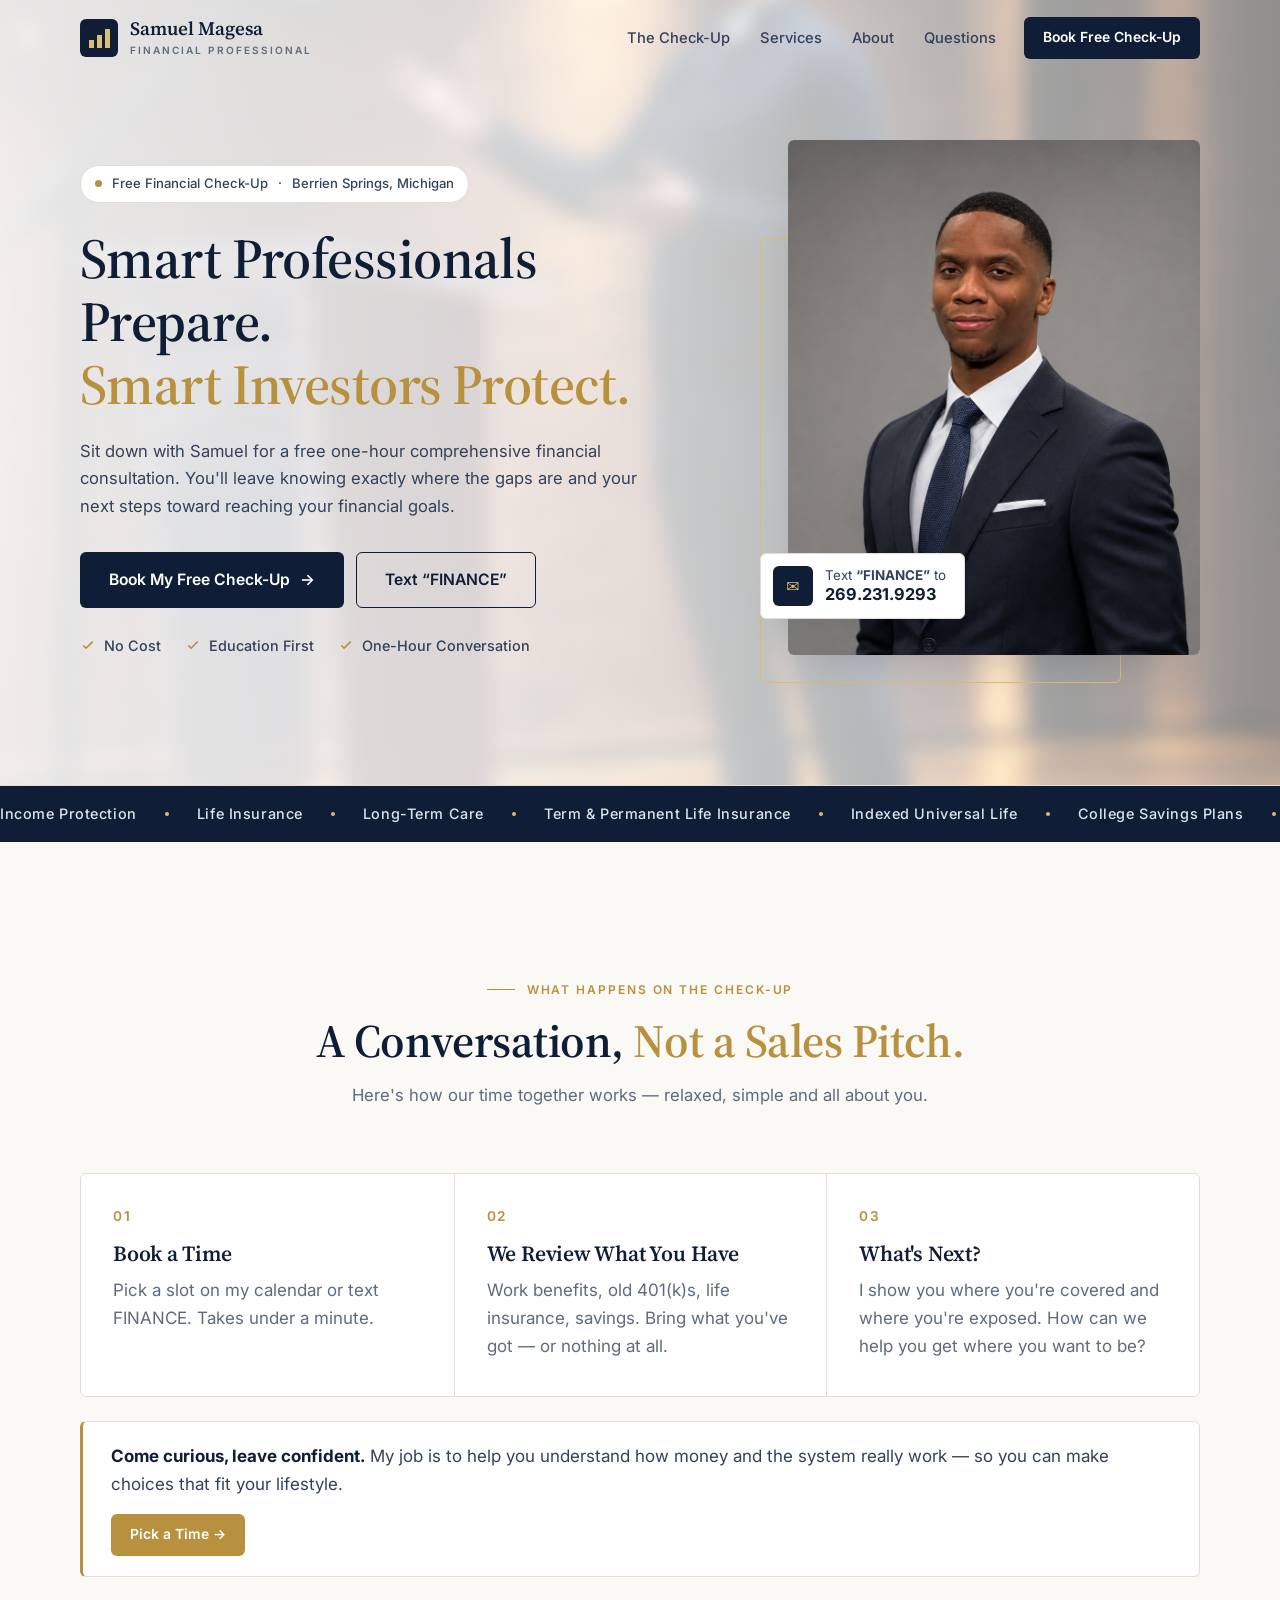
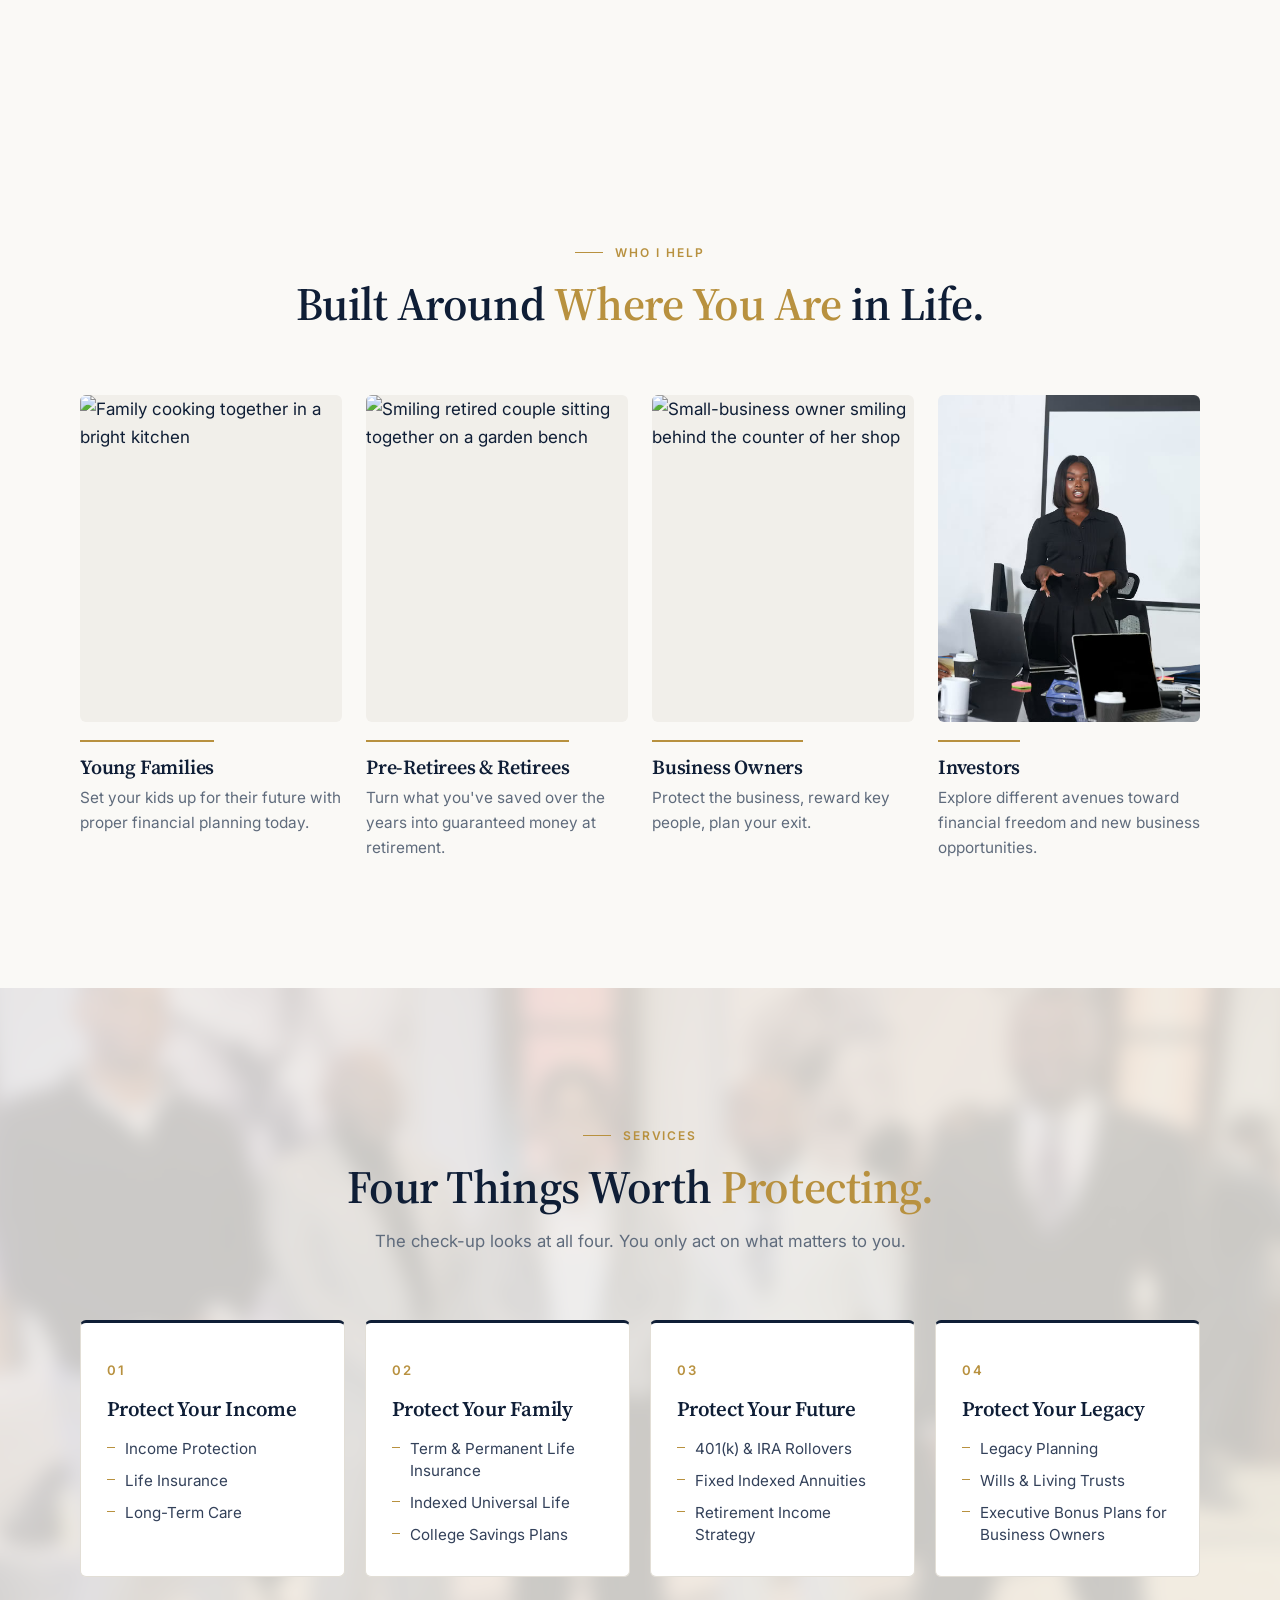
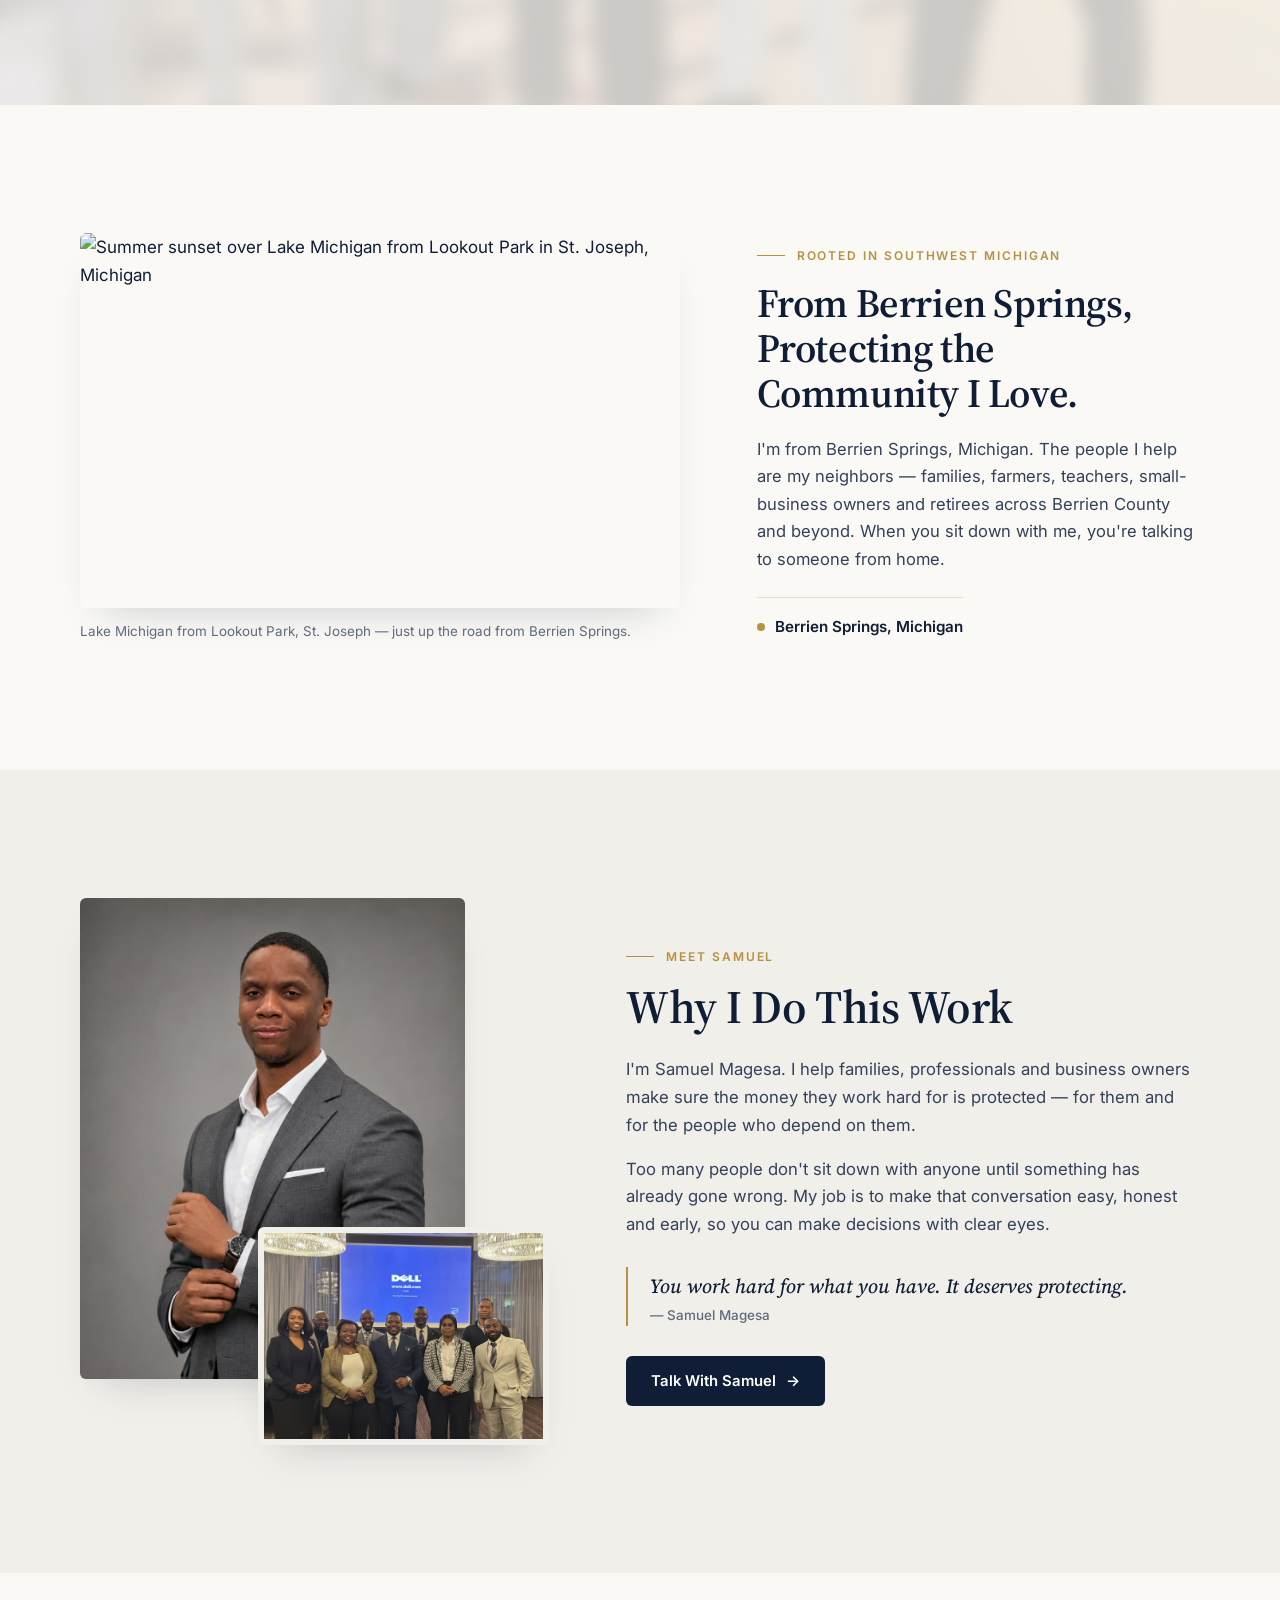
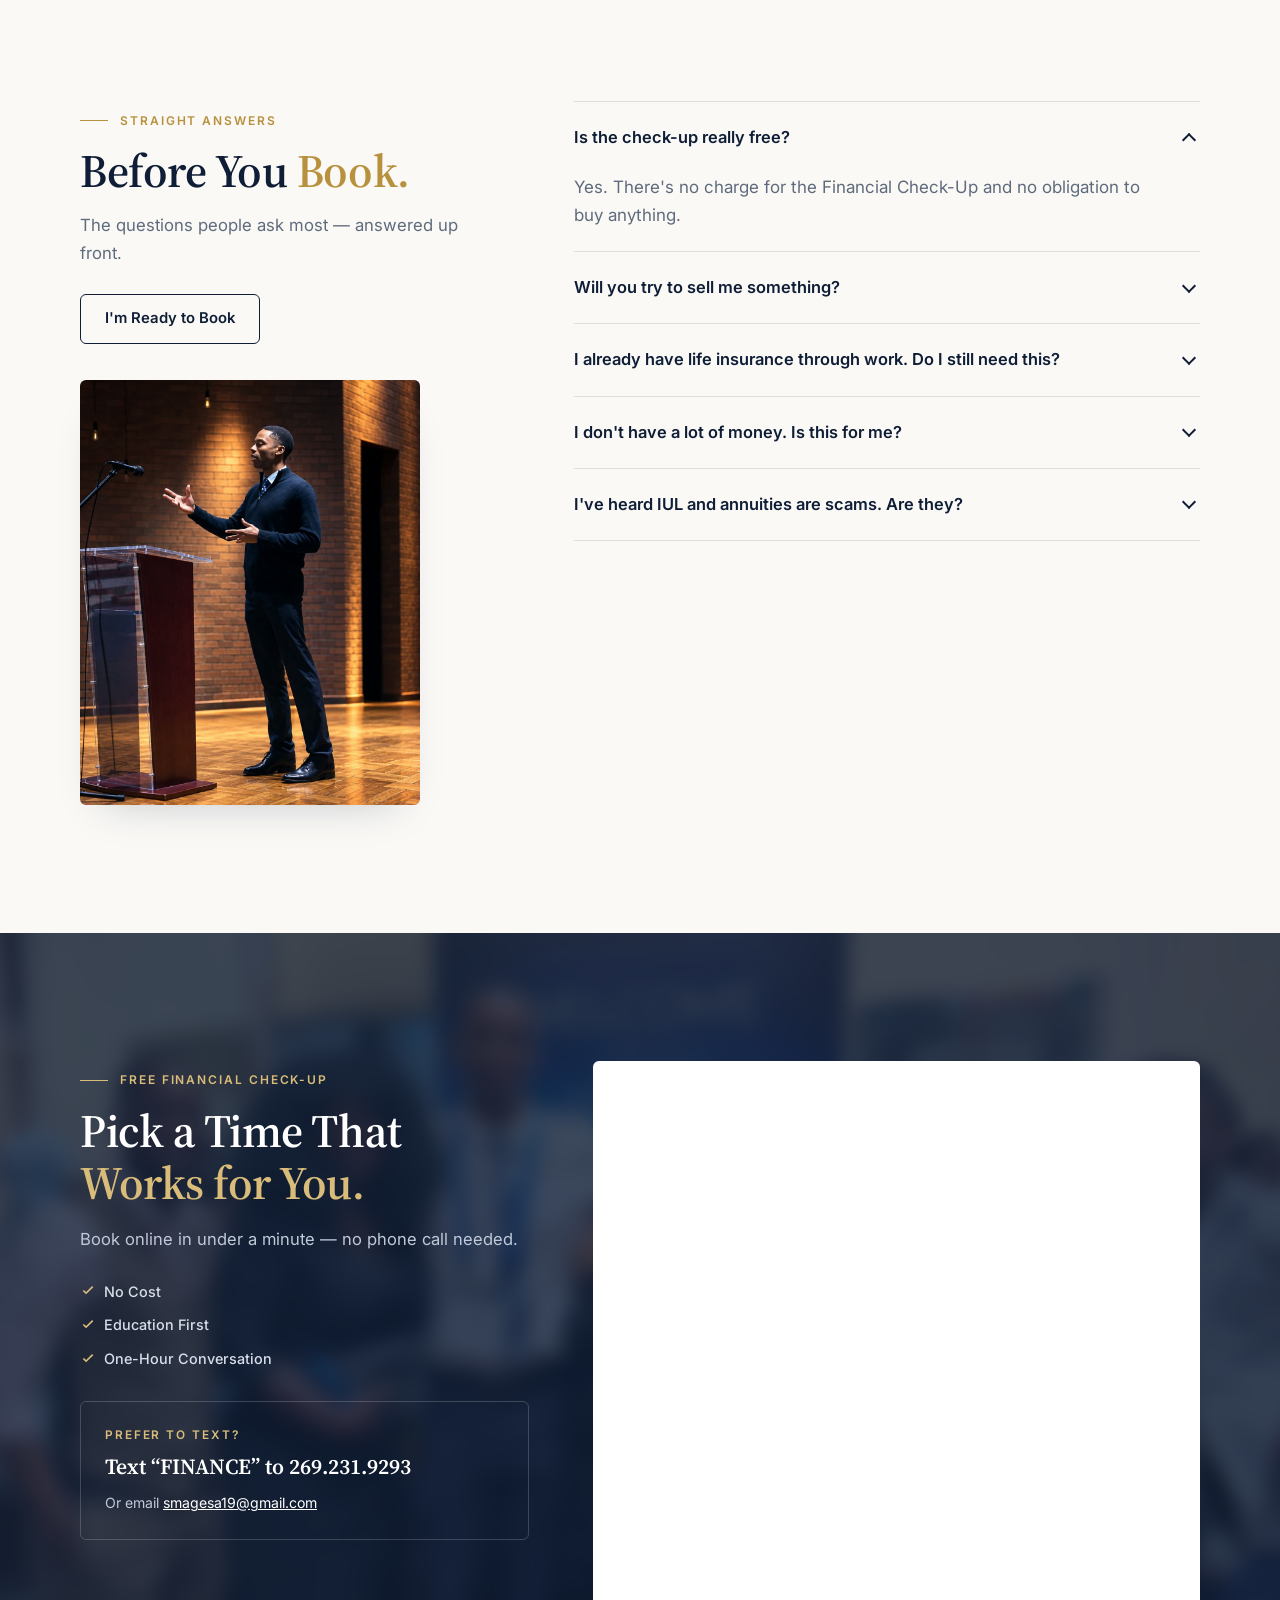
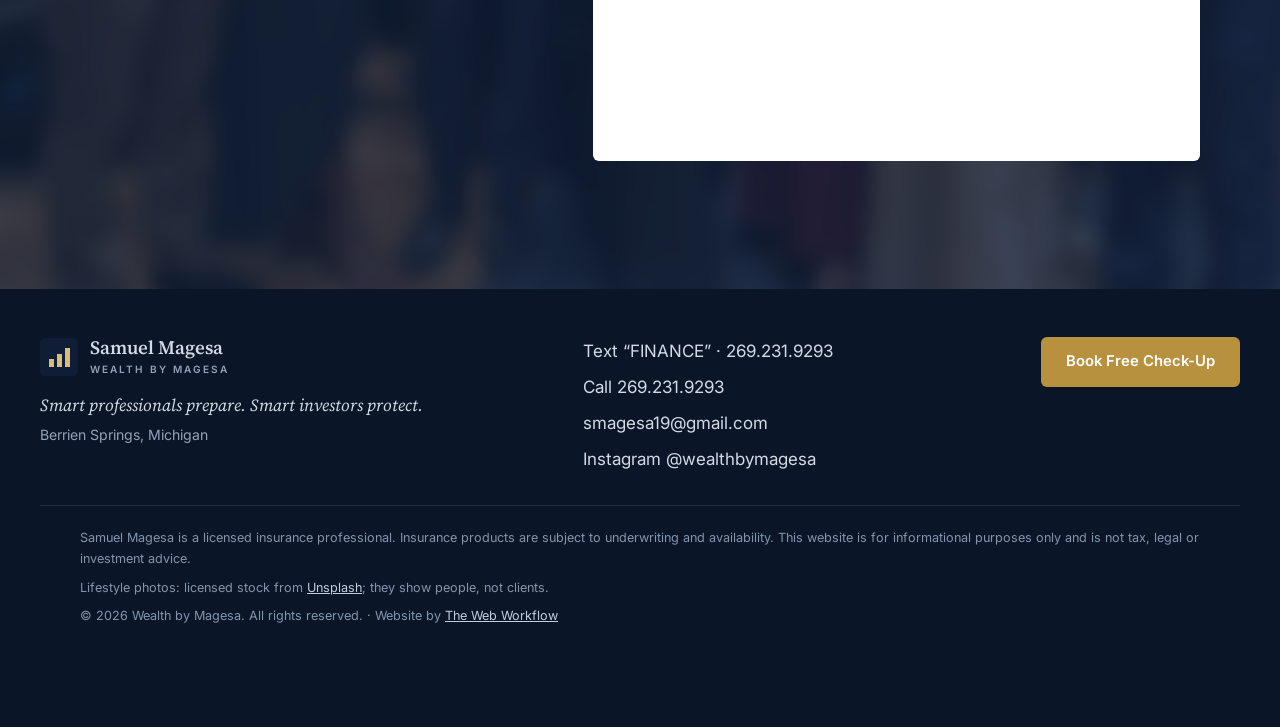
==== commit c144bbd3: "New investor photo; tweak box wording Co-Authored-By: Claude Opus 5.5 <noreply@anthropic.com>" ====
--- a/index.html
+++ b/index.html
@@ -101,7 +101,7 @@
           <ol class="steps"><li class="step reveal"><span class="step__n">1</span><h3>Book a Time</h3><p>Pick a slot on my calendar or text FINANCE. Takes under a minute.</p></li><li class="step reveal"><span class="step__n">2</span><h3>We Review What You Have</h3><p>Work benefits, old 401(k)s, life insurance, savings. Bring what you've got — or nothing at all.</p></li><li class="step reveal"><span class="step__n">3</span><h3>What's Next?</h3><p>I show you where you're covered and where you're exposed. How can we help you get where you want to be?</p></li></ol>
         </div>
         <div class="assure reveal">
-          <p><strong>Come curious, leave confident.</strong> My job is to help you understand how money and the financial system really work — so you can make choices that fit your life and your budget.</p>
+          <p><strong>Come curious, leave confident.</strong> My job is to help you understand how money and the system really work — so you can make choices that fit your lifestyle.</p>
           <a class="btn btn--gold btn--sm" href="#book">Pick a Time →</a>
         </div>
       </div>
@@ -116,7 +116,7 @@
           <p class="eyebrow">Who I help</p>
           <h2>Built Around <span class="hl">Where You Are</span> in Life.</h2>
         </header>
-        <div class="people"><article class="person reveal person--0"><div class="person__img"><img src="https://images.unsplash.com/photo-1761839258568-fd466a93f68b?auto=format&amp;fit=crop&amp;w=700&amp;q=72" alt="Family cooking together in a bright kitchen" loading="lazy"></div><h3>Young Families</h3><p>Set your kids up for their future with proper financial planning today.</p></article><article class="person reveal person--1"><div class="person__img"><img src="https://images.unsplash.com/photo-1703627775484-95289b546d1b?auto=format&amp;fit=crop&amp;w=700&amp;q=72" alt="Smiling retired couple sitting together on a garden bench" loading="lazy"></div><h3>Pre-Retirees &amp; Retirees</h3><p>Turn what you've saved over the years into guaranteed money at retirement.</p></article><article class="person reveal person--2"><div class="person__img"><img src="https://images.unsplash.com/photo-1687422808311-a776f467a468?auto=format&amp;fit=crop&amp;w=700&amp;q=72" alt="Small-business owner smiling behind the counter of her shop" loading="lazy"></div><h3>Business Owners</h3><p>Protect the business, reward key people, plan your exit.</p></article><article class="person reveal person--3"><div class="person__img"><img src="https://images.unsplash.com/photo-1604933762021-54a5858c9832?auto=format&amp;fit=crop&amp;w=700&amp;q=72" alt="Investor researching opportunities on her laptop" loading="lazy"></div><h3>Investors</h3><p>Explore different avenues toward financial freedom and new business opportunities.</p></article></div>
+        <div class="people"><article class="person reveal person--0"><div class="person__img"><img src="https://images.unsplash.com/photo-1761839258568-fd466a93f68b?auto=format&amp;fit=crop&amp;w=700&amp;q=72" alt="Family cooking together in a bright kitchen" loading="lazy"></div><h3>Young Families</h3><p>Set your kids up for their future with proper financial planning today.</p></article><article class="person reveal person--1"><div class="person__img"><img src="https://images.unsplash.com/photo-1703627775484-95289b546d1b?auto=format&amp;fit=crop&amp;w=700&amp;q=72" alt="Smiling retired couple sitting together on a garden bench" loading="lazy"></div><h3>Pre-Retirees &amp; Retirees</h3><p>Turn what you've saved over the years into guaranteed money at retirement.</p></article><article class="person reveal person--2"><div class="person__img"><img src="https://images.unsplash.com/photo-1687422808311-a776f467a468?auto=format&amp;fit=crop&amp;w=700&amp;q=72" alt="Small-business owner smiling behind the counter of her shop" loading="lazy"></div><h3>Business Owners</h3><p>Protect the business, reward key people, plan your exit.</p></article><article class="person reveal person--3"><div class="person__img"><img src="assets/img/investor.jpg" alt="Investor leading a meeting in a conference room" loading="lazy"></div><h3>Investors</h3><p>Explore different avenues toward financial freedom and new business opportunities.</p></article></div>
       </div>
     </section>
 
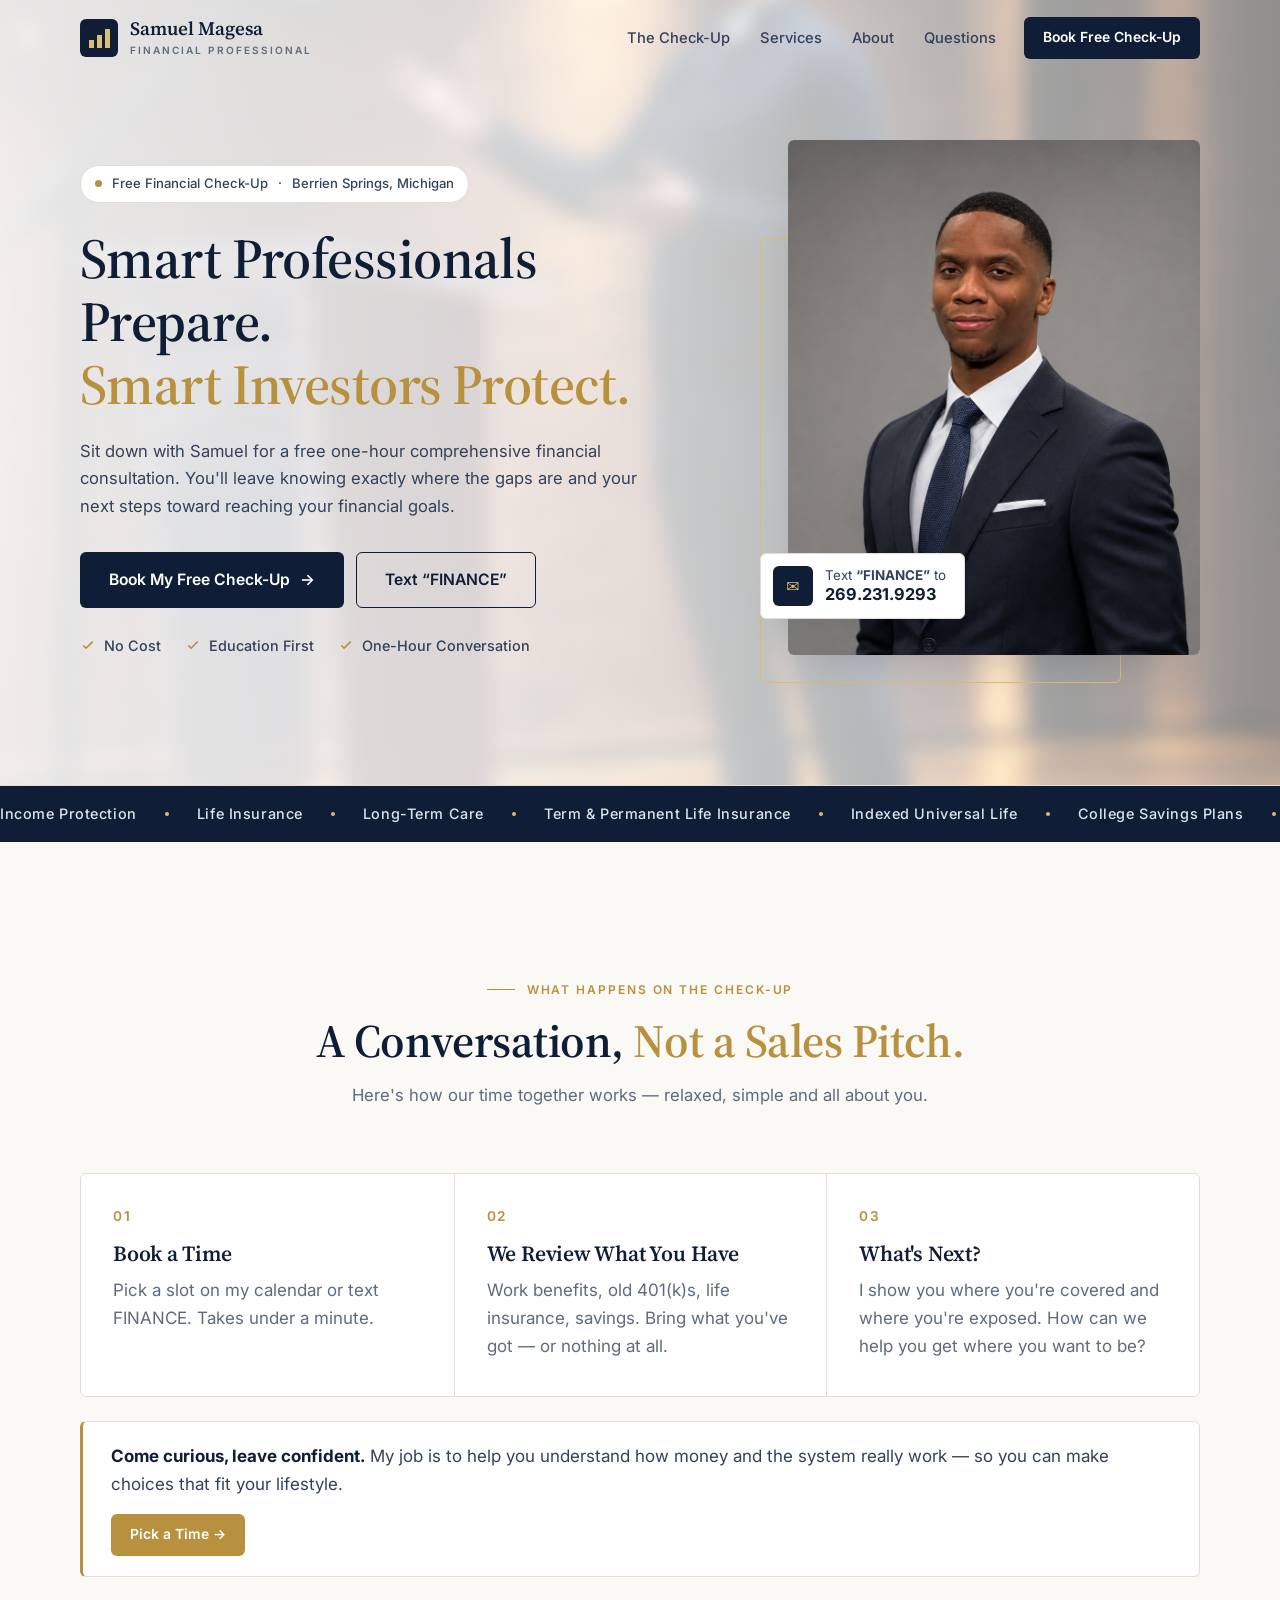
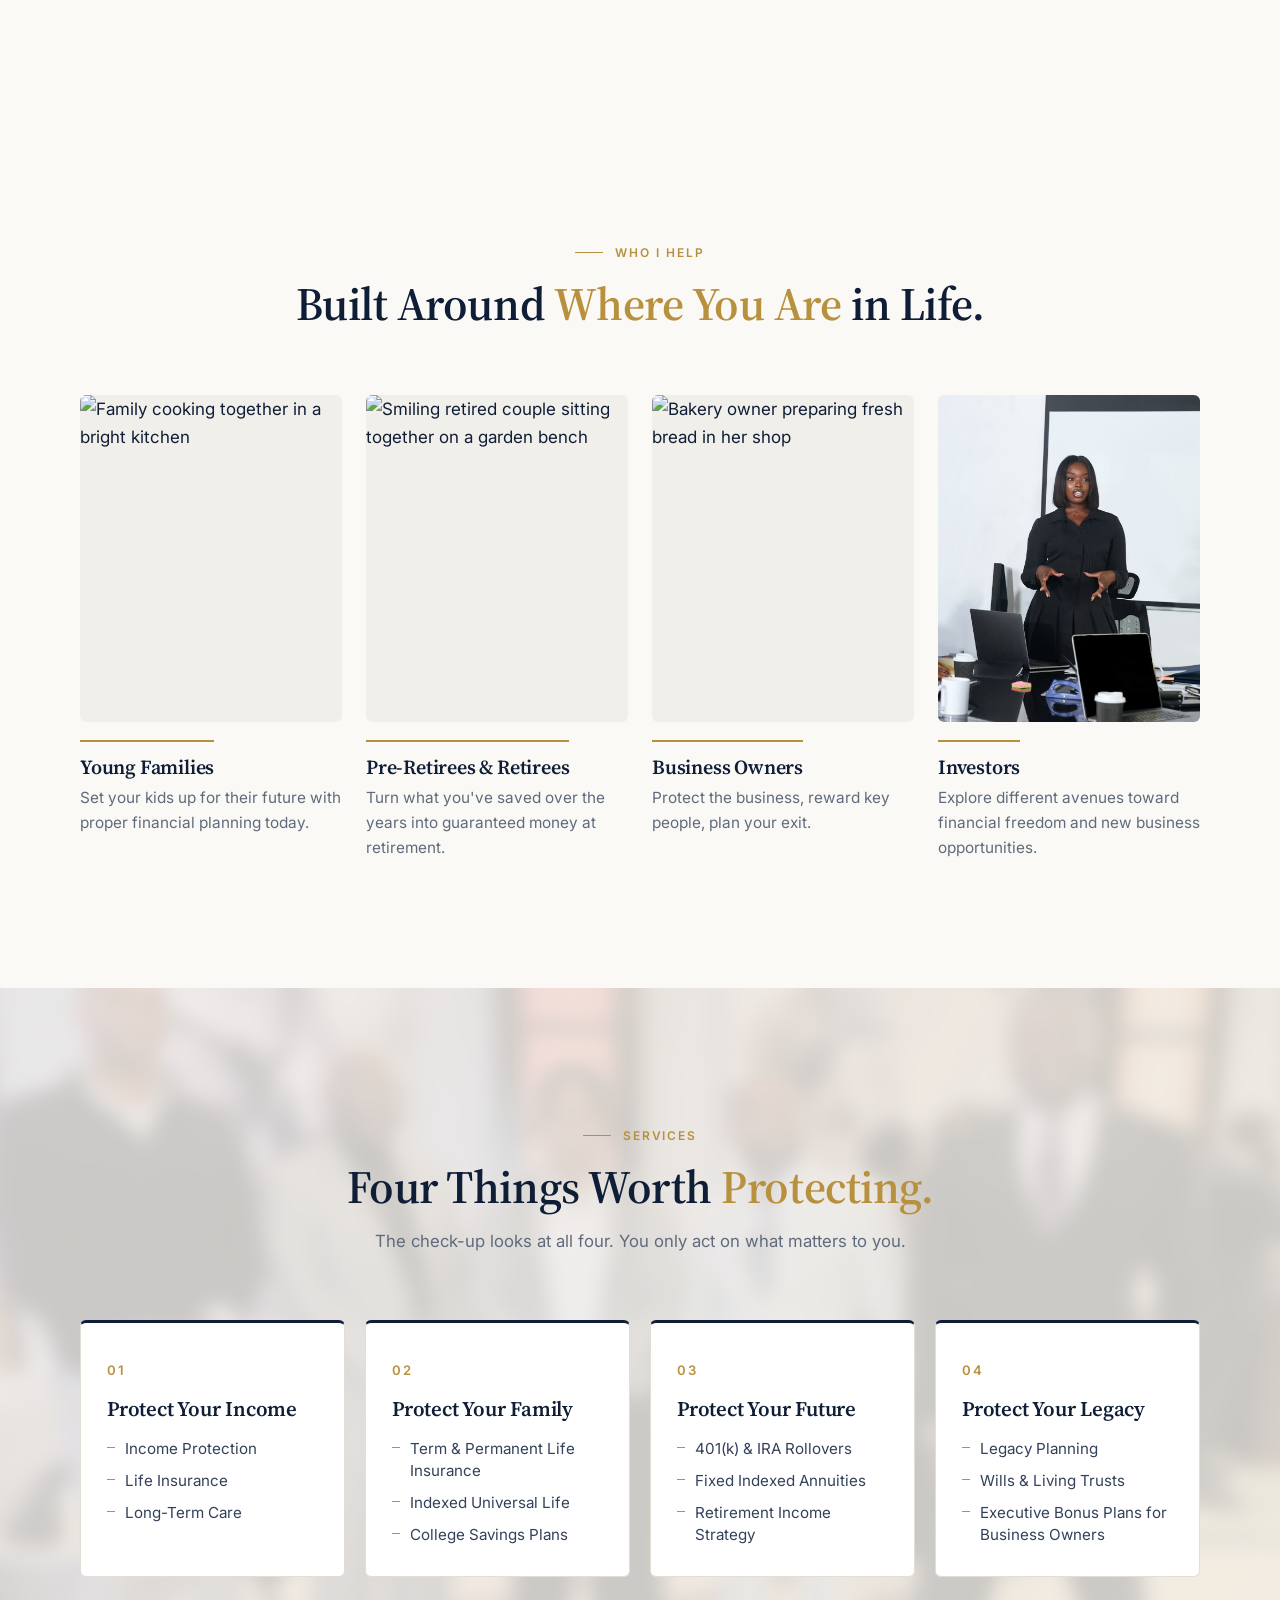
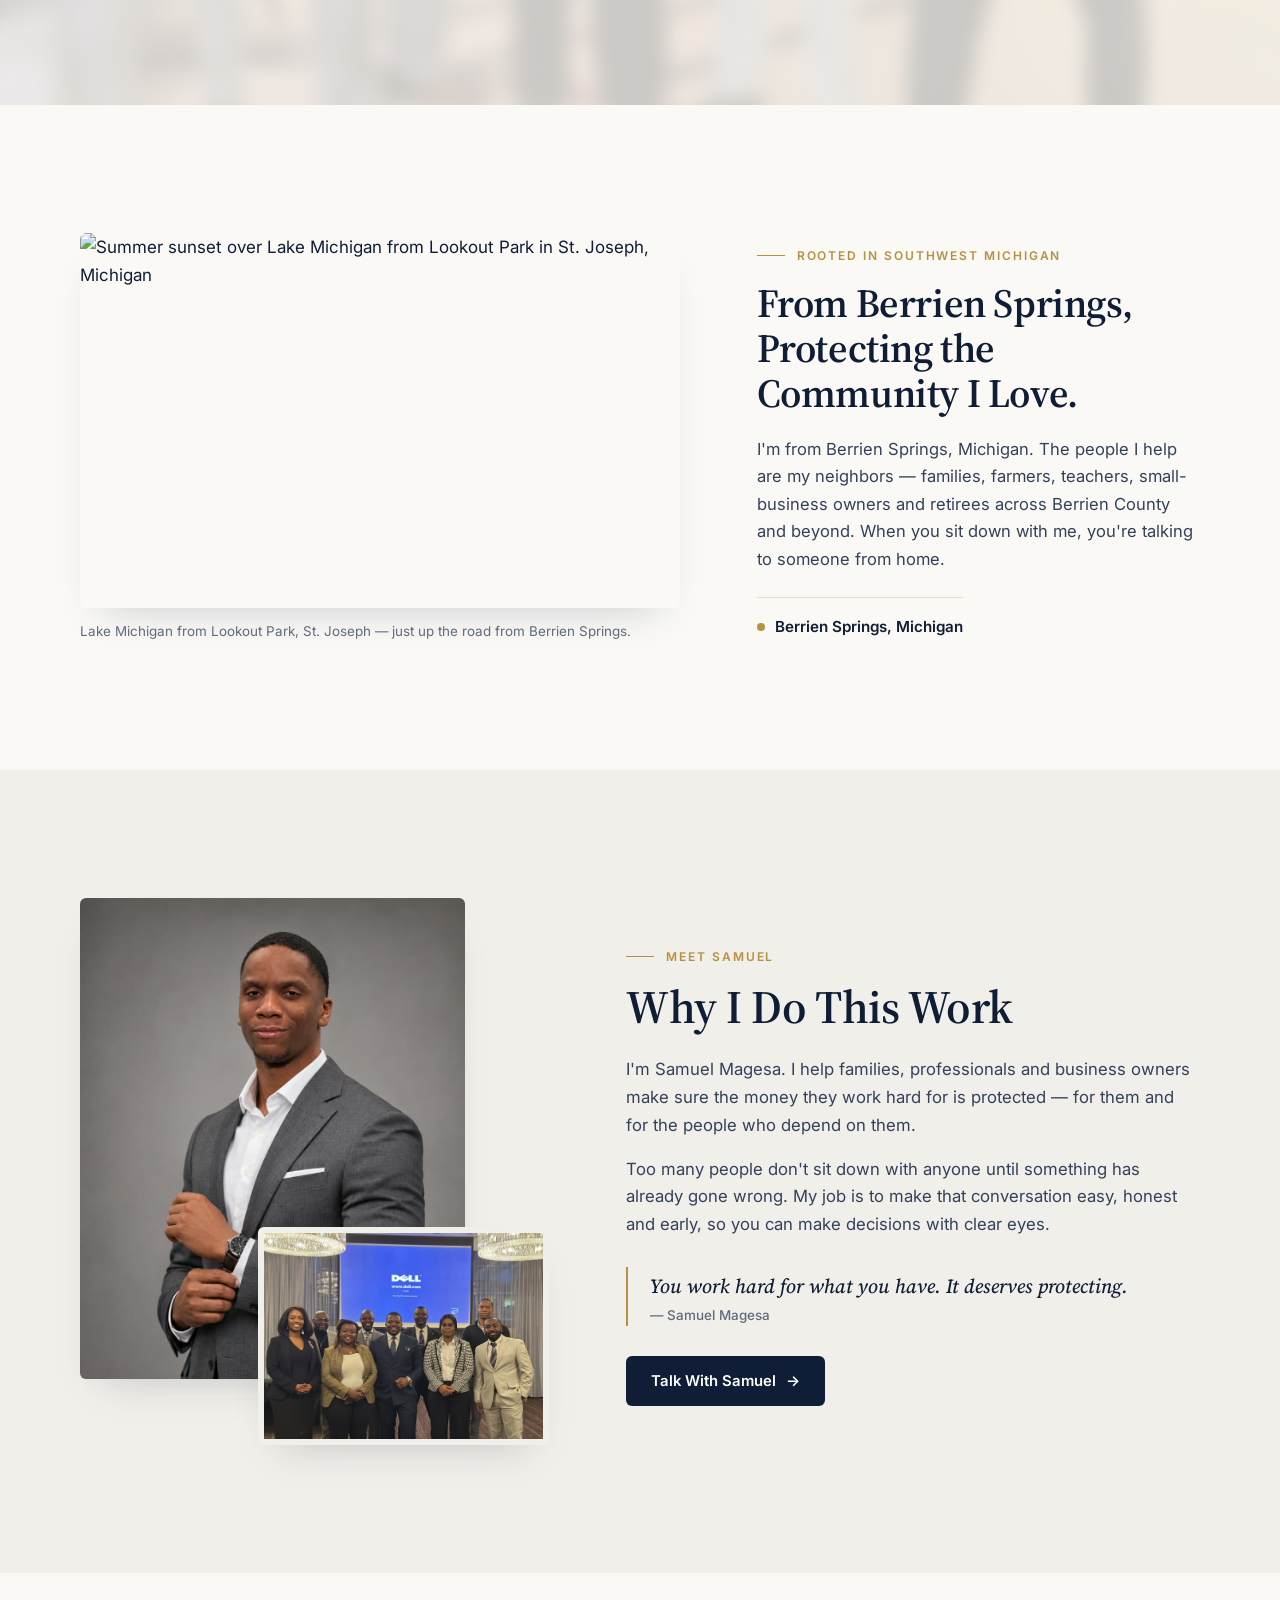
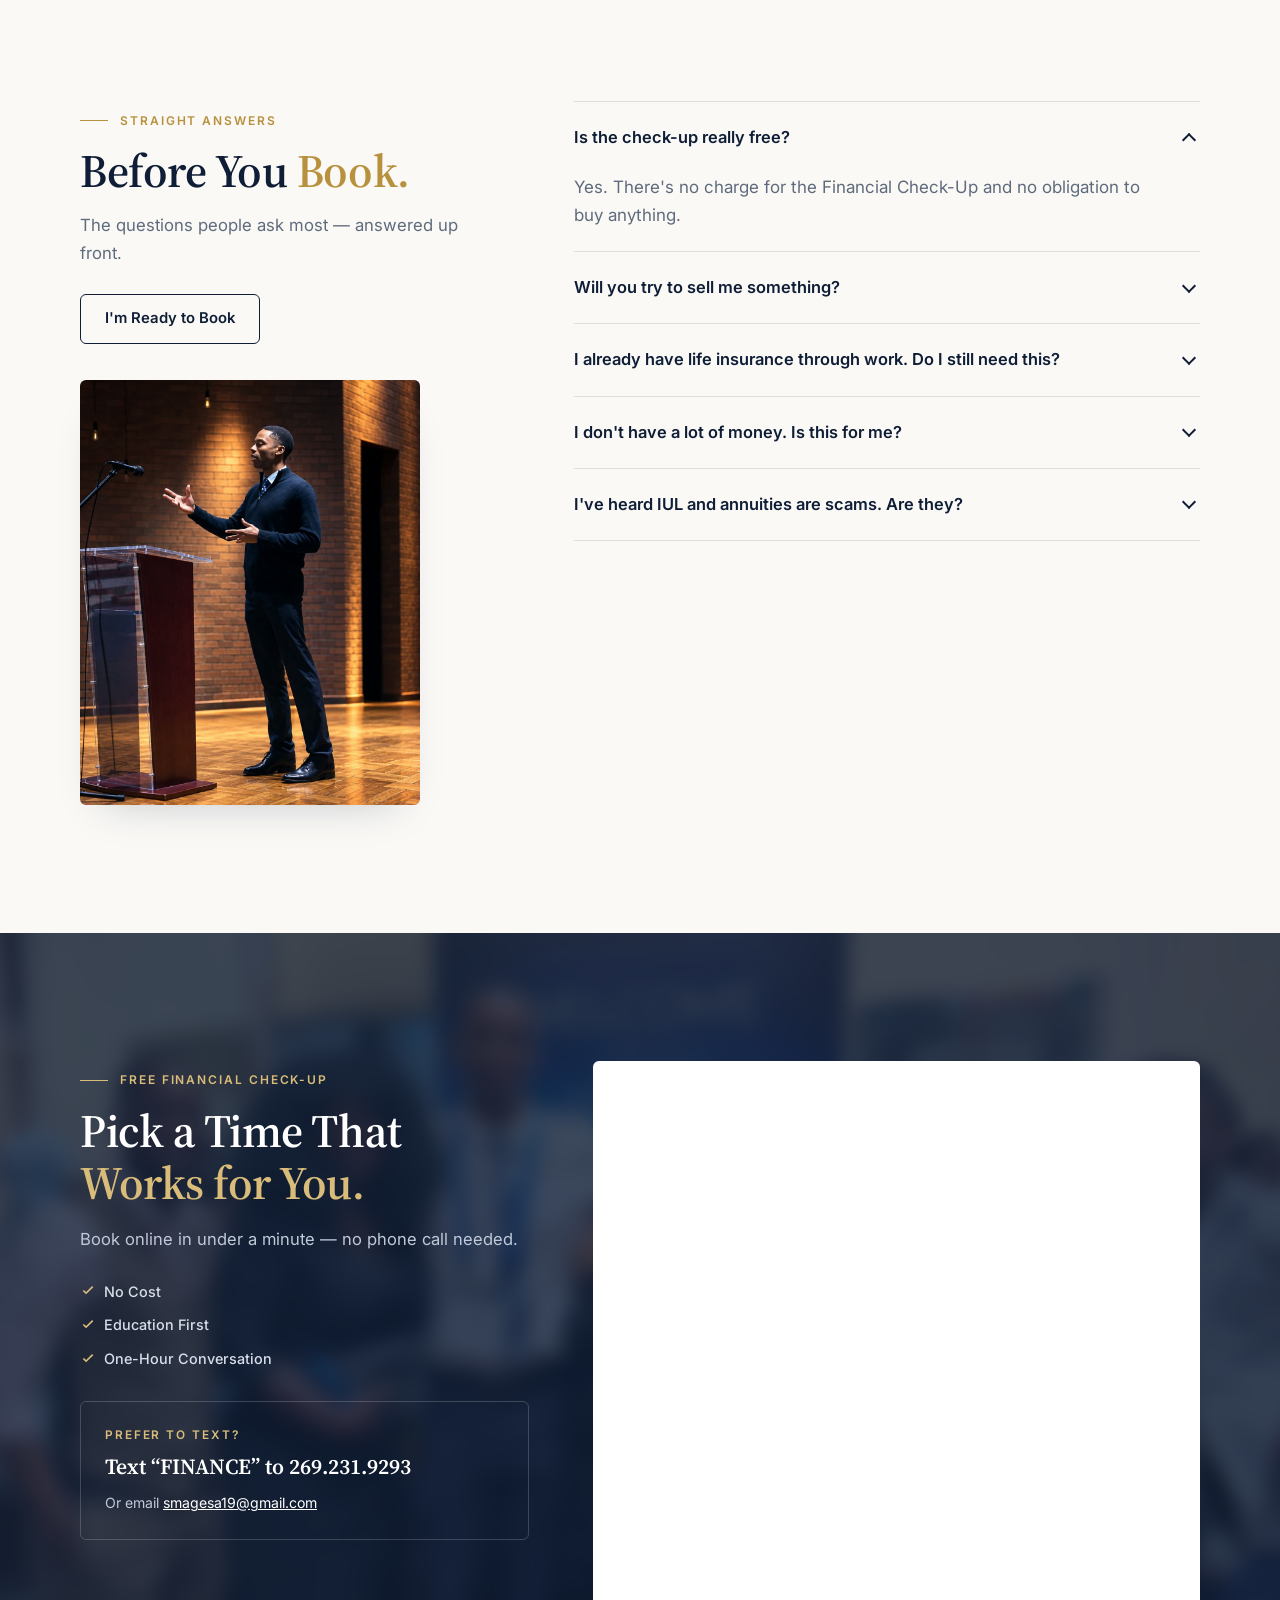
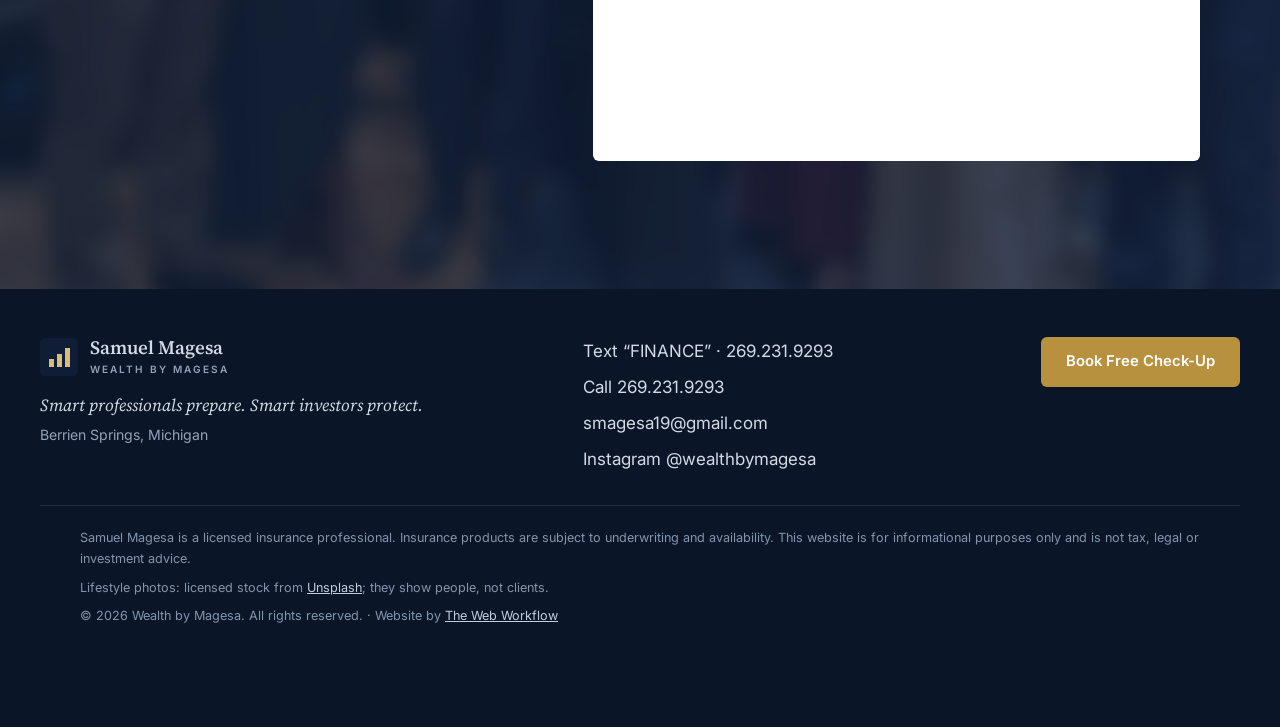
==== commit f062f729: "Swap Business Owners photo to free Unsplash bakery photo Co-Authored-By: Claude Opus 5.5 <noreply@an" ====
--- a/index.html
+++ b/index.html
@@ -116,7 +116,7 @@
           <p class="eyebrow">Who I help</p>
           <h2>Built Around <span class="hl">Where You Are</span> in Life.</h2>
         </header>
-        <div class="people"><article class="person reveal person--0"><div class="person__img"><img src="https://images.unsplash.com/photo-1761839258568-fd466a93f68b?auto=format&amp;fit=crop&amp;w=700&amp;q=72" alt="Family cooking together in a bright kitchen" loading="lazy"></div><h3>Young Families</h3><p>Set your kids up for their future with proper financial planning today.</p></article><article class="person reveal person--1"><div class="person__img"><img src="https://images.unsplash.com/photo-1703627775484-95289b546d1b?auto=format&amp;fit=crop&amp;w=700&amp;q=72" alt="Smiling retired couple sitting together on a garden bench" loading="lazy"></div><h3>Pre-Retirees &amp; Retirees</h3><p>Turn what you've saved over the years into guaranteed money at retirement.</p></article><article class="person reveal person--2"><div class="person__img"><img src="https://images.unsplash.com/photo-1687422808311-a776f467a468?auto=format&amp;fit=crop&amp;w=700&amp;q=72" alt="Small-business owner smiling behind the counter of her shop" loading="lazy"></div><h3>Business Owners</h3><p>Protect the business, reward key people, plan your exit.</p></article><article class="person reveal person--3"><div class="person__img"><img src="assets/img/investor.jpg" alt="Investor leading a meeting in a conference room" loading="lazy"></div><h3>Investors</h3><p>Explore different avenues toward financial freedom and new business opportunities.</p></article></div>
+        <div class="people"><article class="person reveal person--0"><div class="person__img"><img src="https://images.unsplash.com/photo-1761839258568-fd466a93f68b?auto=format&amp;fit=crop&amp;w=700&amp;q=72" alt="Family cooking together in a bright kitchen" loading="lazy"></div><h3>Young Families</h3><p>Set your kids up for their future with proper financial planning today.</p></article><article class="person reveal person--1"><div class="person__img"><img src="https://images.unsplash.com/photo-1703627775484-95289b546d1b?auto=format&amp;fit=crop&amp;w=700&amp;q=72" alt="Smiling retired couple sitting together on a garden bench" loading="lazy"></div><h3>Pre-Retirees &amp; Retirees</h3><p>Turn what you've saved over the years into guaranteed money at retirement.</p></article><article class="person reveal person--2"><div class="person__img"><img src="https://images.unsplash.com/photo-1610896016252-69180ae2d486?auto=format&amp;fit=crop&amp;w=700&amp;q=72" alt="Bakery owner preparing fresh bread in her shop" loading="lazy" style="object-position: 22% 30%"></div><h3>Business Owners</h3><p>Protect the business, reward key people, plan your exit.</p></article><article class="person reveal person--3"><div class="person__img"><img src="assets/img/investor.jpg" alt="Investor leading a meeting in a conference room" loading="lazy"></div><h3>Investors</h3><p>Explore different avenues toward financial freedom and new business opportunities.</p></article></div>
       </div>
     </section>
 
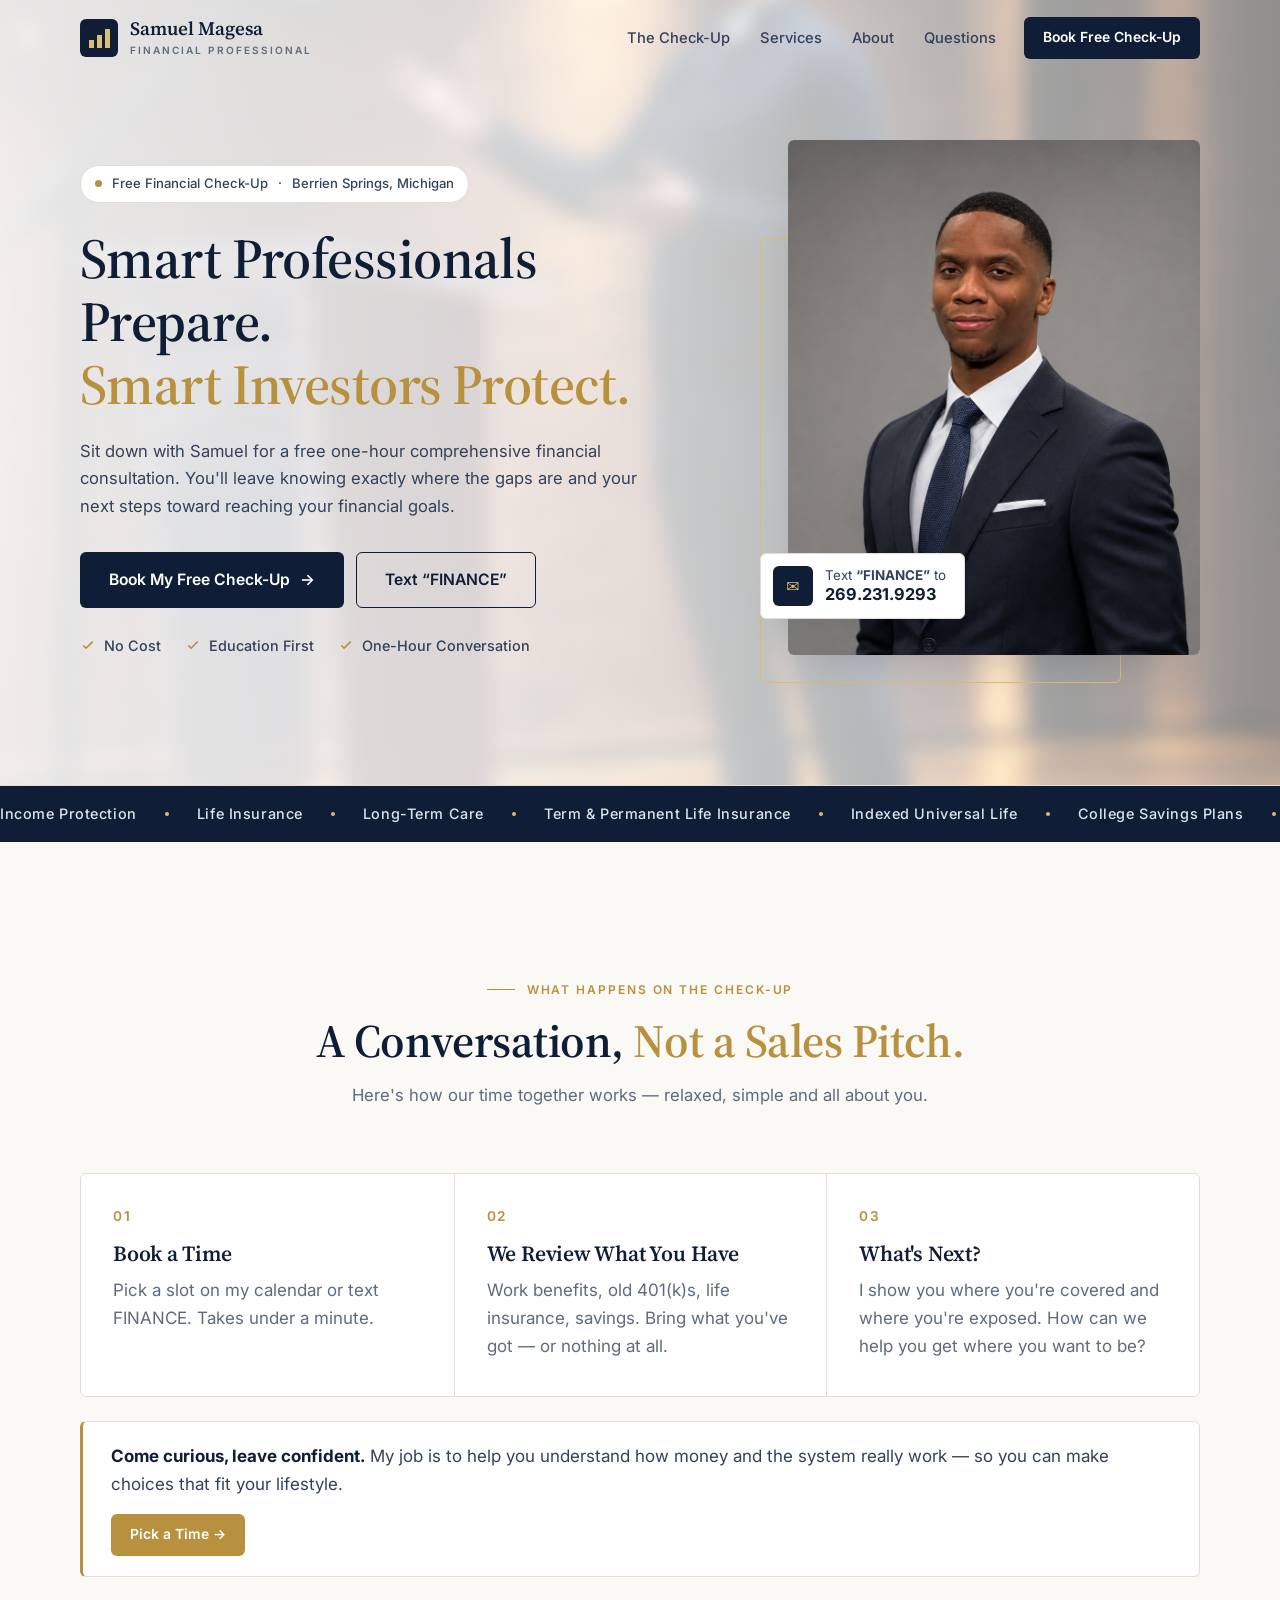
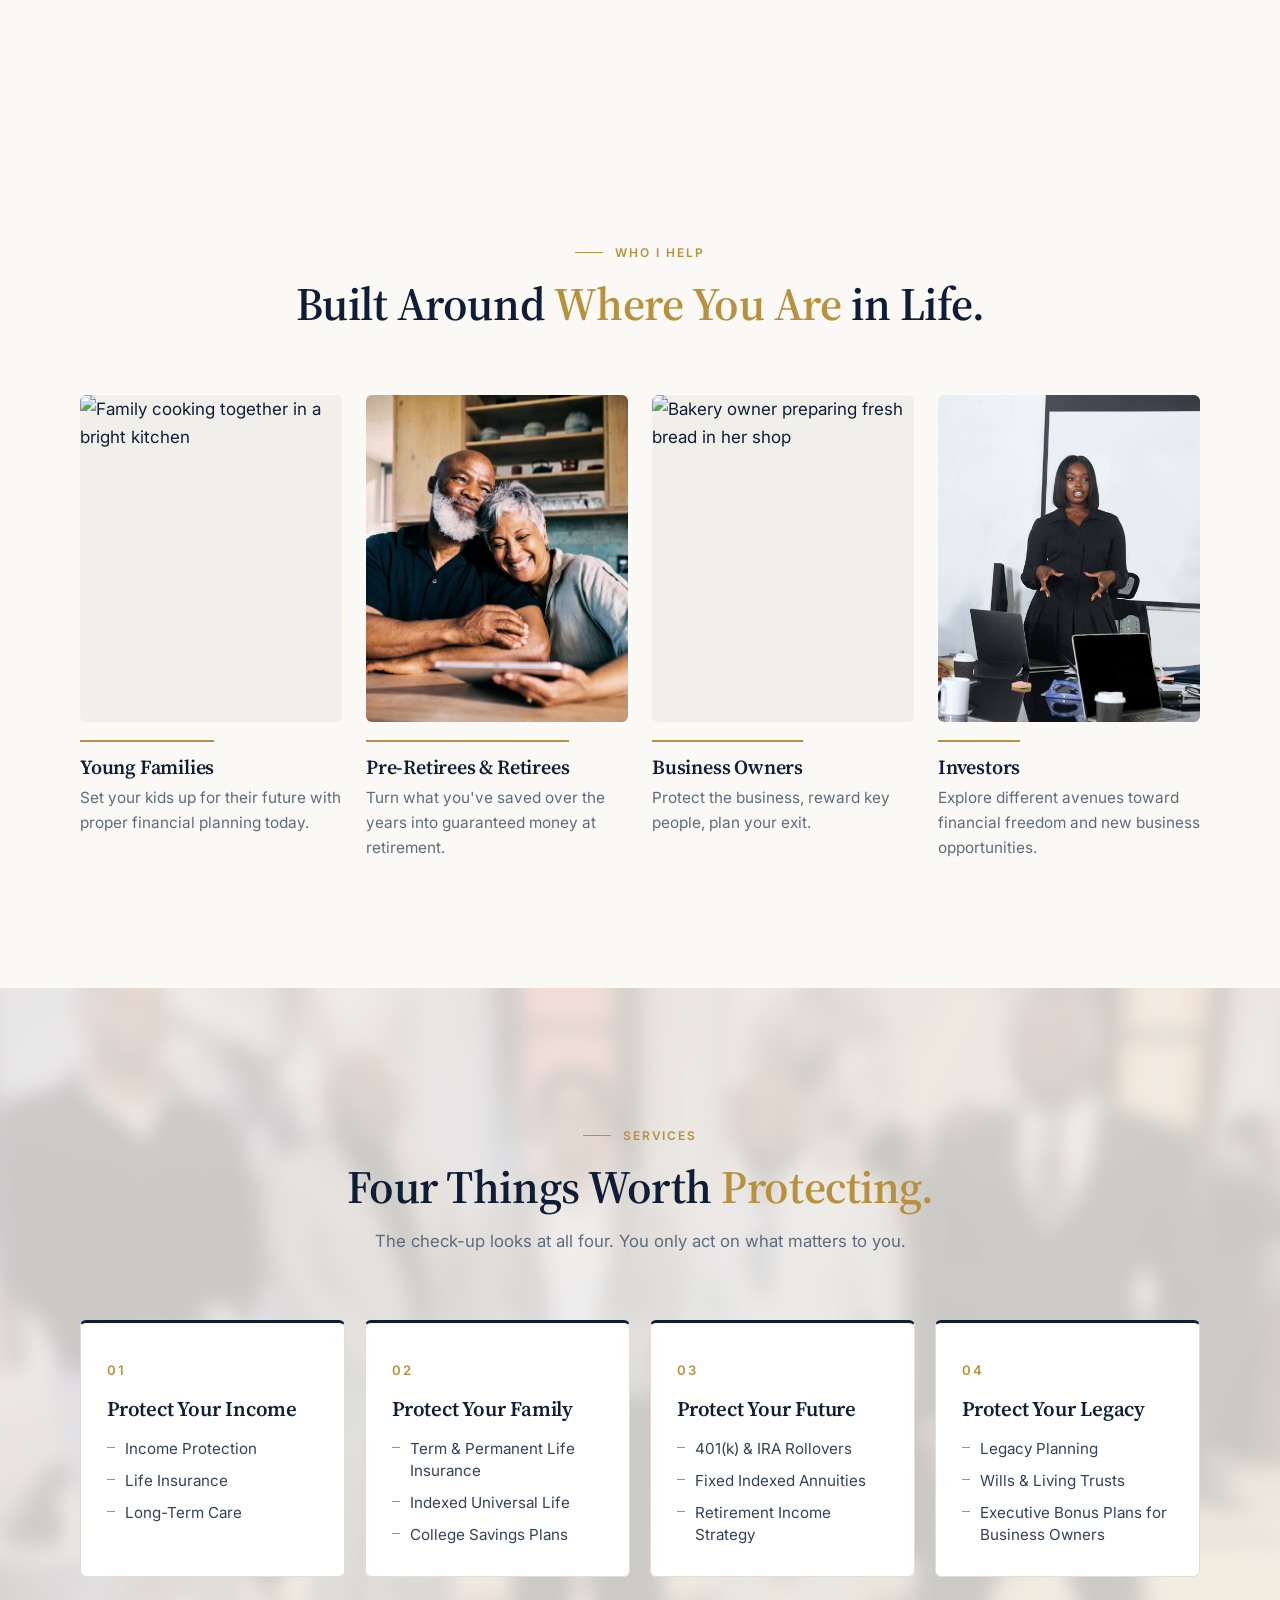
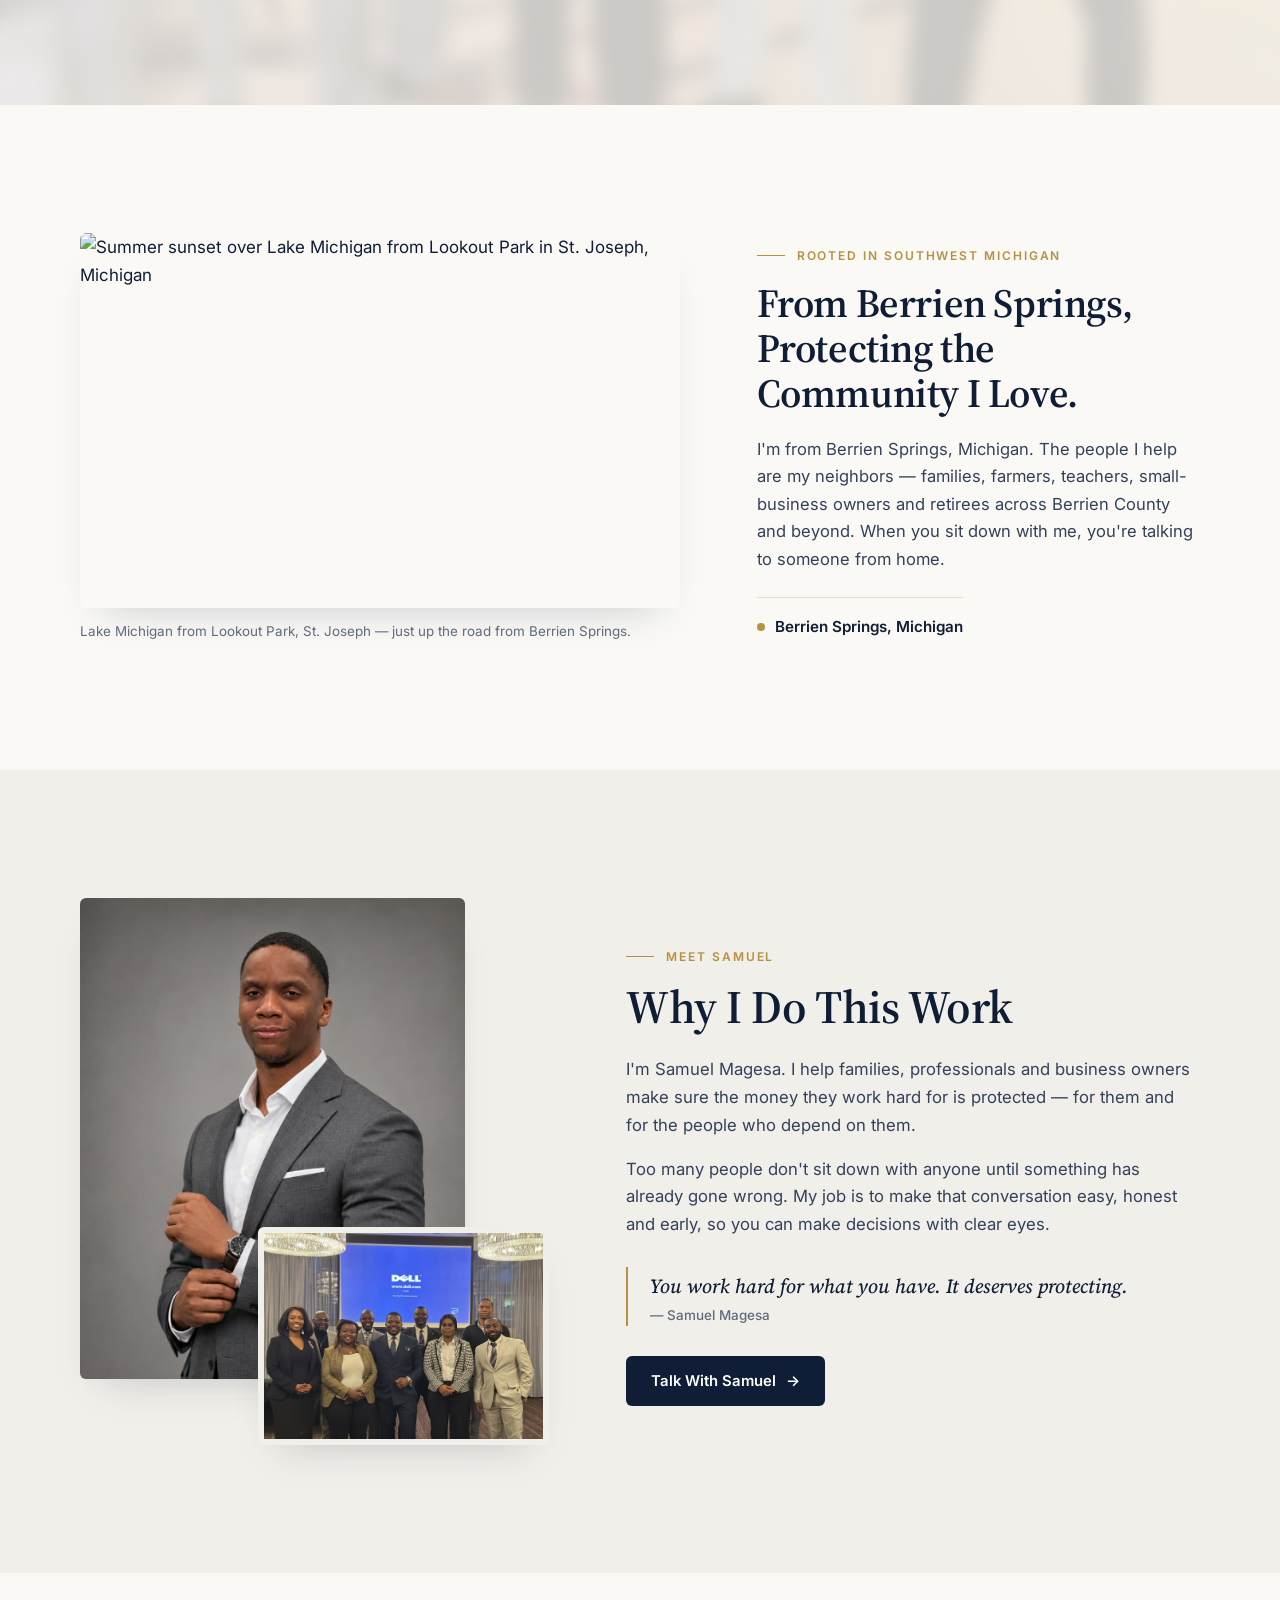
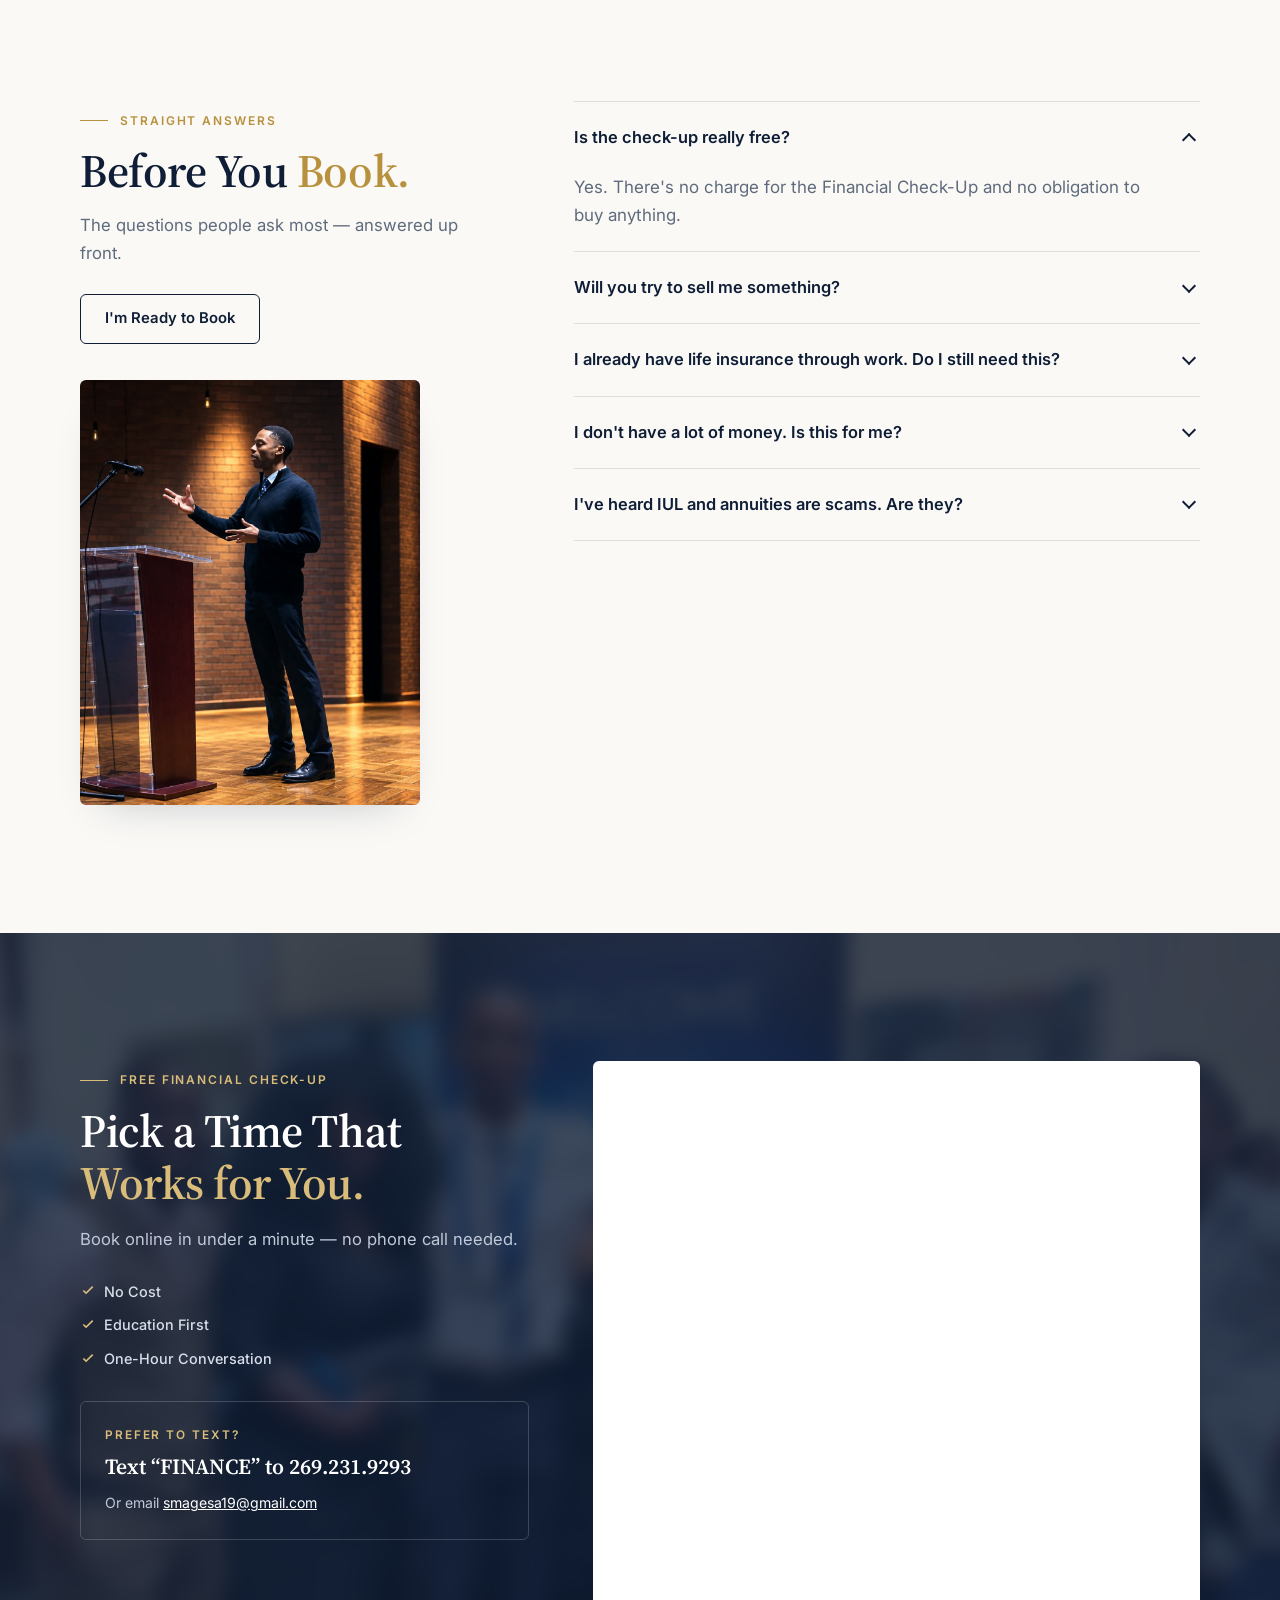
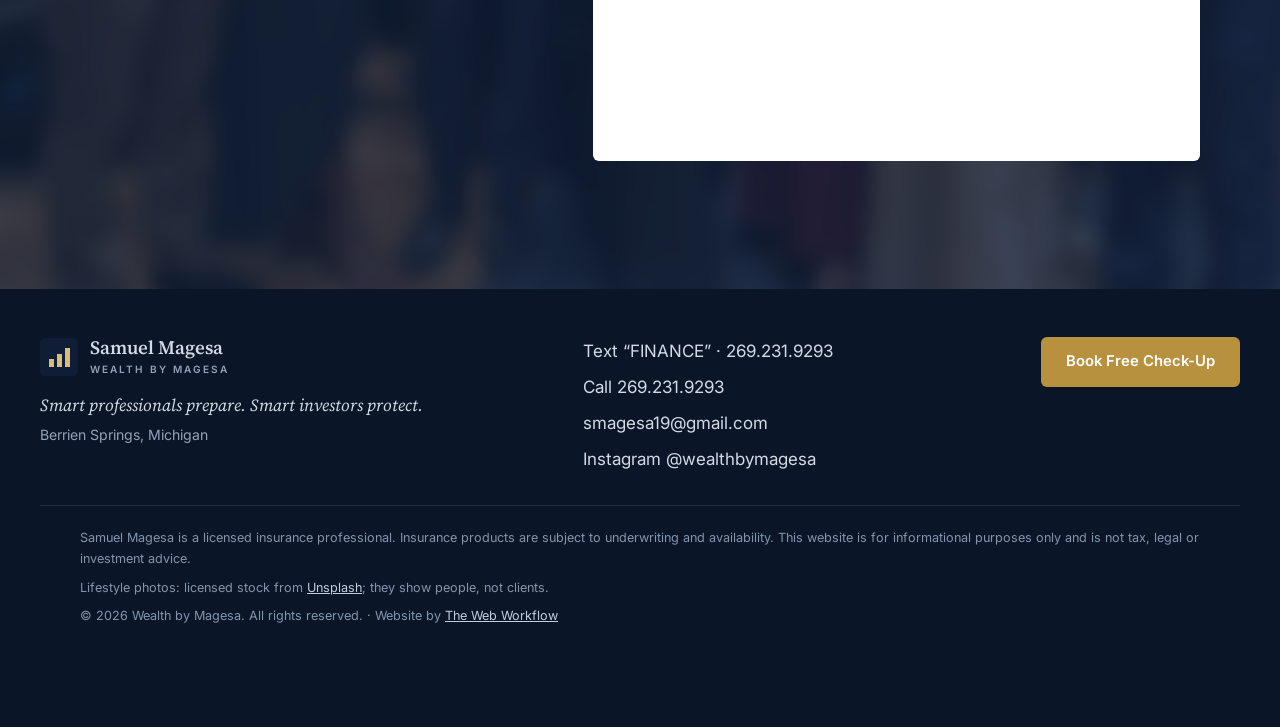
==== commit acda3203: "New Pre-Retirees & Retirees photo Co-Authored-By: Claude Opus 5.5 <noreply@anthropic.com>" ====
--- a/index.html
+++ b/index.html
@@ -116,7 +116,7 @@
           <p class="eyebrow">Who I help</p>
           <h2>Built Around <span class="hl">Where You Are</span> in Life.</h2>
         </header>
-        <div class="people"><article class="person reveal person--0"><div class="person__img"><img src="https://images.unsplash.com/photo-1761839258568-fd466a93f68b?auto=format&amp;fit=crop&amp;w=700&amp;q=72" alt="Family cooking together in a bright kitchen" loading="lazy"></div><h3>Young Families</h3><p>Set your kids up for their future with proper financial planning today.</p></article><article class="person reveal person--1"><div class="person__img"><img src="https://images.unsplash.com/photo-1703627775484-95289b546d1b?auto=format&amp;fit=crop&amp;w=700&amp;q=72" alt="Smiling retired couple sitting together on a garden bench" loading="lazy"></div><h3>Pre-Retirees &amp; Retirees</h3><p>Turn what you've saved over the years into guaranteed money at retirement.</p></article><article class="person reveal person--2"><div class="person__img"><img src="https://images.unsplash.com/photo-1610896016252-69180ae2d486?auto=format&amp;fit=crop&amp;w=700&amp;q=72" alt="Bakery owner preparing fresh bread in her shop" loading="lazy" style="object-position: 22% 30%"></div><h3>Business Owners</h3><p>Protect the business, reward key people, plan your exit.</p></article><article class="person reveal person--3"><div class="person__img"><img src="assets/img/investor.jpg" alt="Investor leading a meeting in a conference room" loading="lazy"></div><h3>Investors</h3><p>Explore different avenues toward financial freedom and new business opportunities.</p></article></div>
+        <div class="people"><article class="person reveal person--0"><div class="person__img"><img src="https://images.unsplash.com/photo-1761839258568-fd466a93f68b?auto=format&amp;fit=crop&amp;w=700&amp;q=72" alt="Family cooking together in a bright kitchen" loading="lazy"></div><h3>Young Families</h3><p>Set your kids up for their future with proper financial planning today.</p></article><article class="person reveal person--1"><div class="person__img"><img src="assets/img/retirees.jpg" alt="Smiling retired couple sharing a moment at their kitchen table" loading="lazy" style="object-position: 45% 30%"></div><h3>Pre-Retirees &amp; Retirees</h3><p>Turn what you've saved over the years into guaranteed money at retirement.</p></article><article class="person reveal person--2"><div class="person__img"><img src="https://images.unsplash.com/photo-1610896016252-69180ae2d486?auto=format&amp;fit=crop&amp;w=700&amp;q=72" alt="Bakery owner preparing fresh bread in her shop" loading="lazy" style="object-position: 22% 30%"></div><h3>Business Owners</h3><p>Protect the business, reward key people, plan your exit.</p></article><article class="person reveal person--3"><div class="person__img"><img src="assets/img/investor.jpg" alt="Investor leading a meeting in a conference room" loading="lazy"></div><h3>Investors</h3><p>Explore different avenues toward financial freedom and new business opportunities.</p></article></div>
       </div>
     </section>
 
